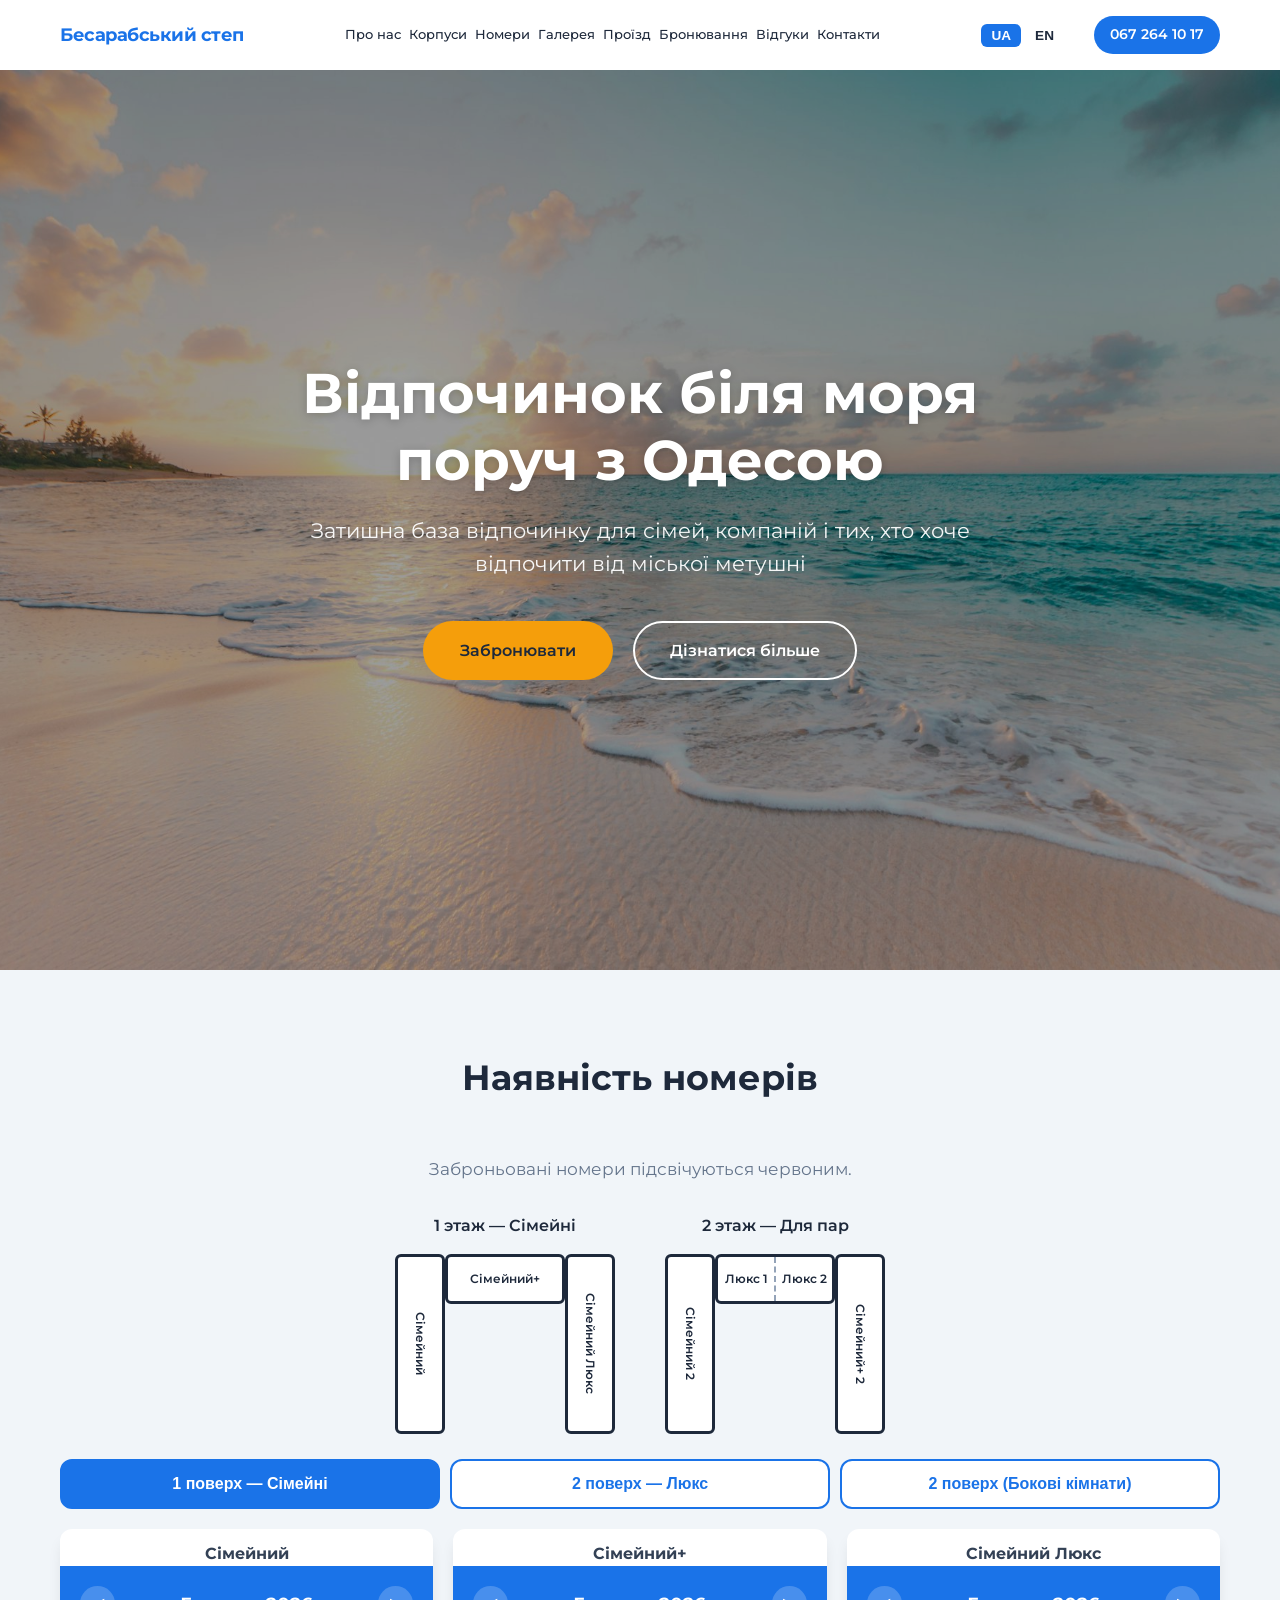
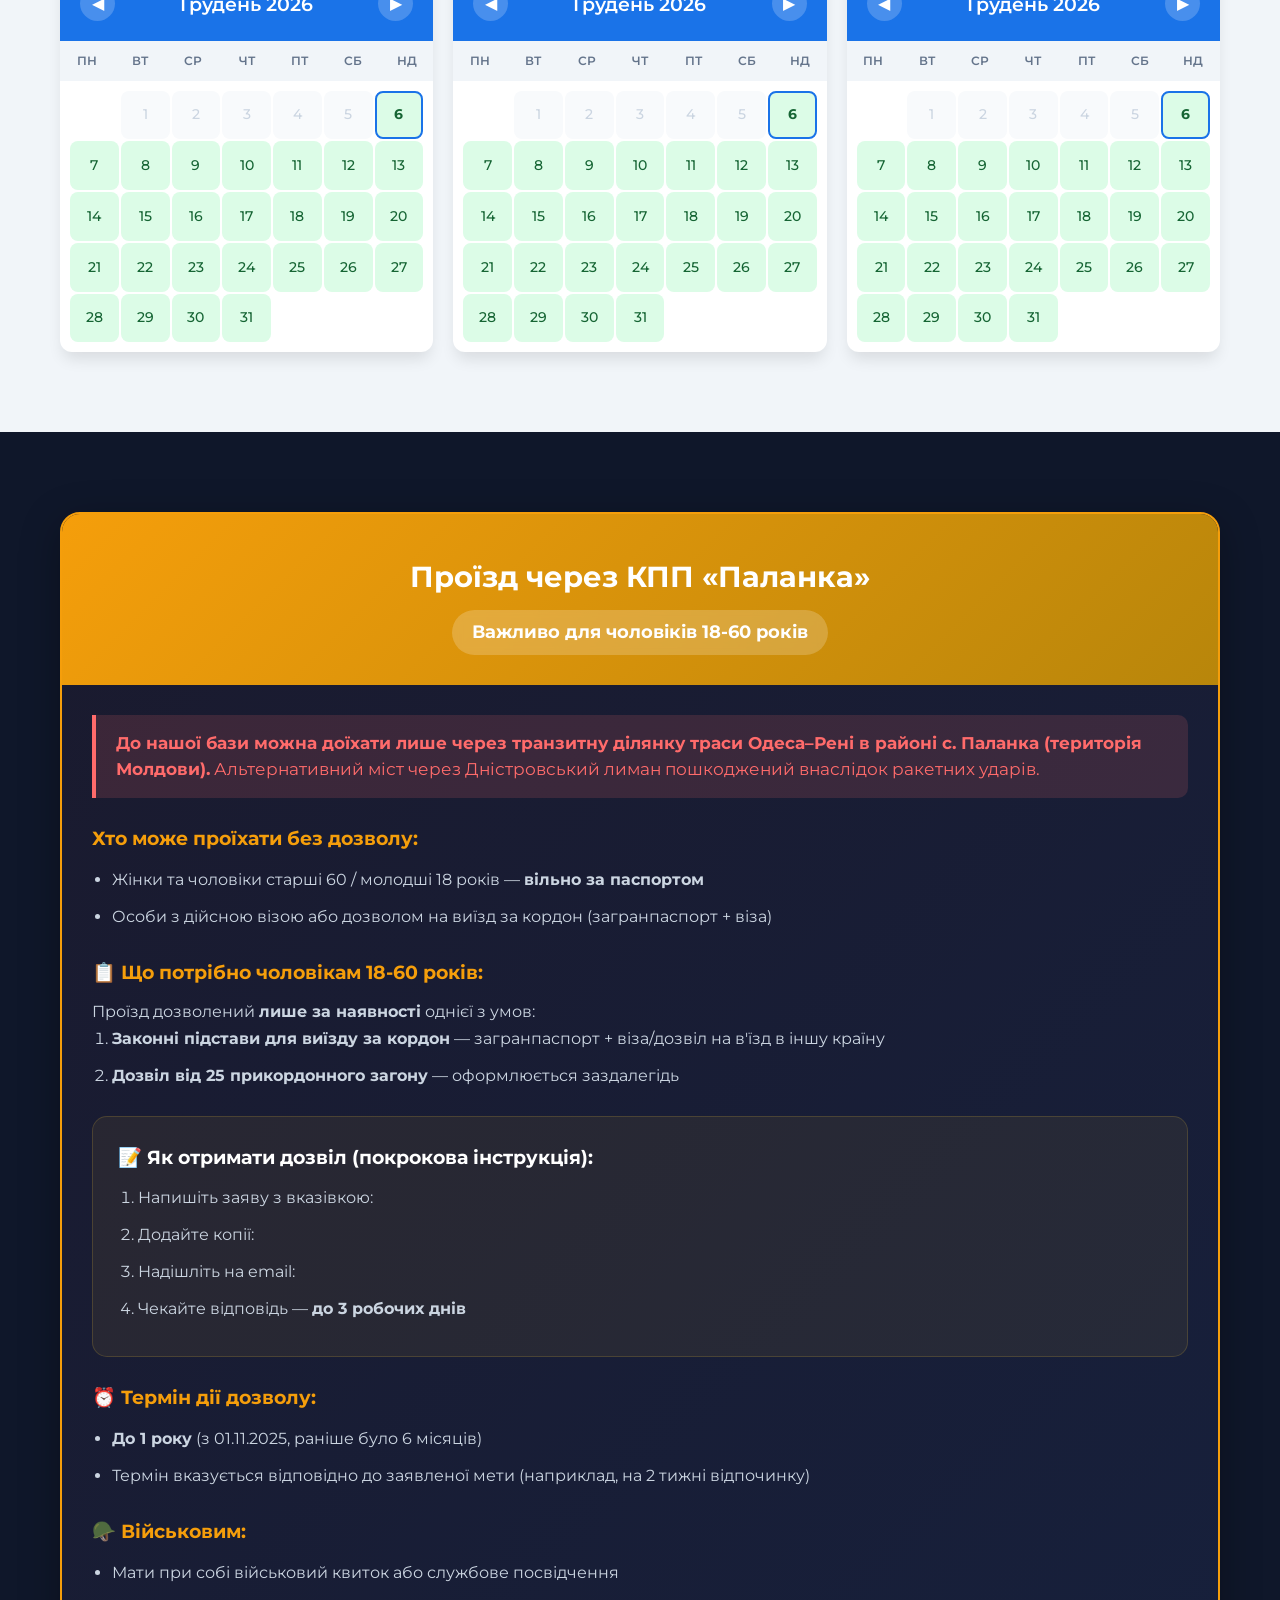
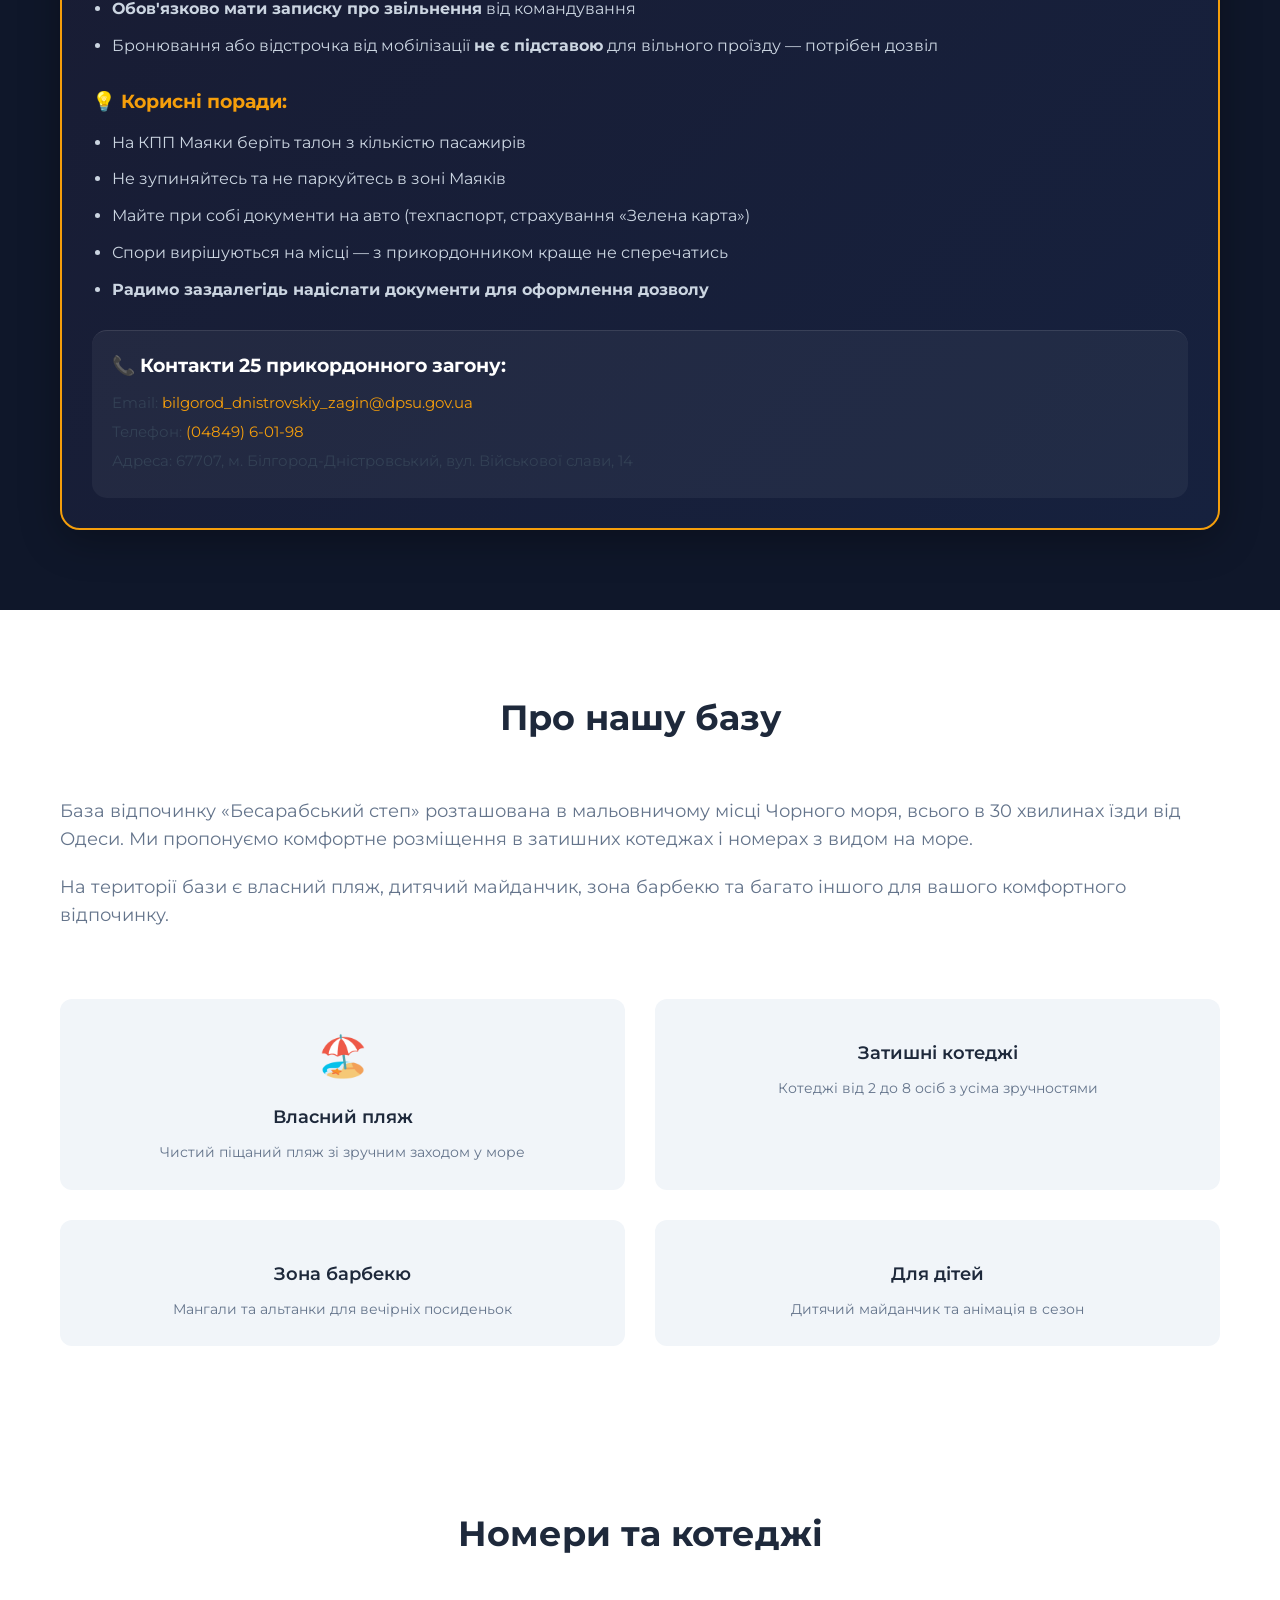
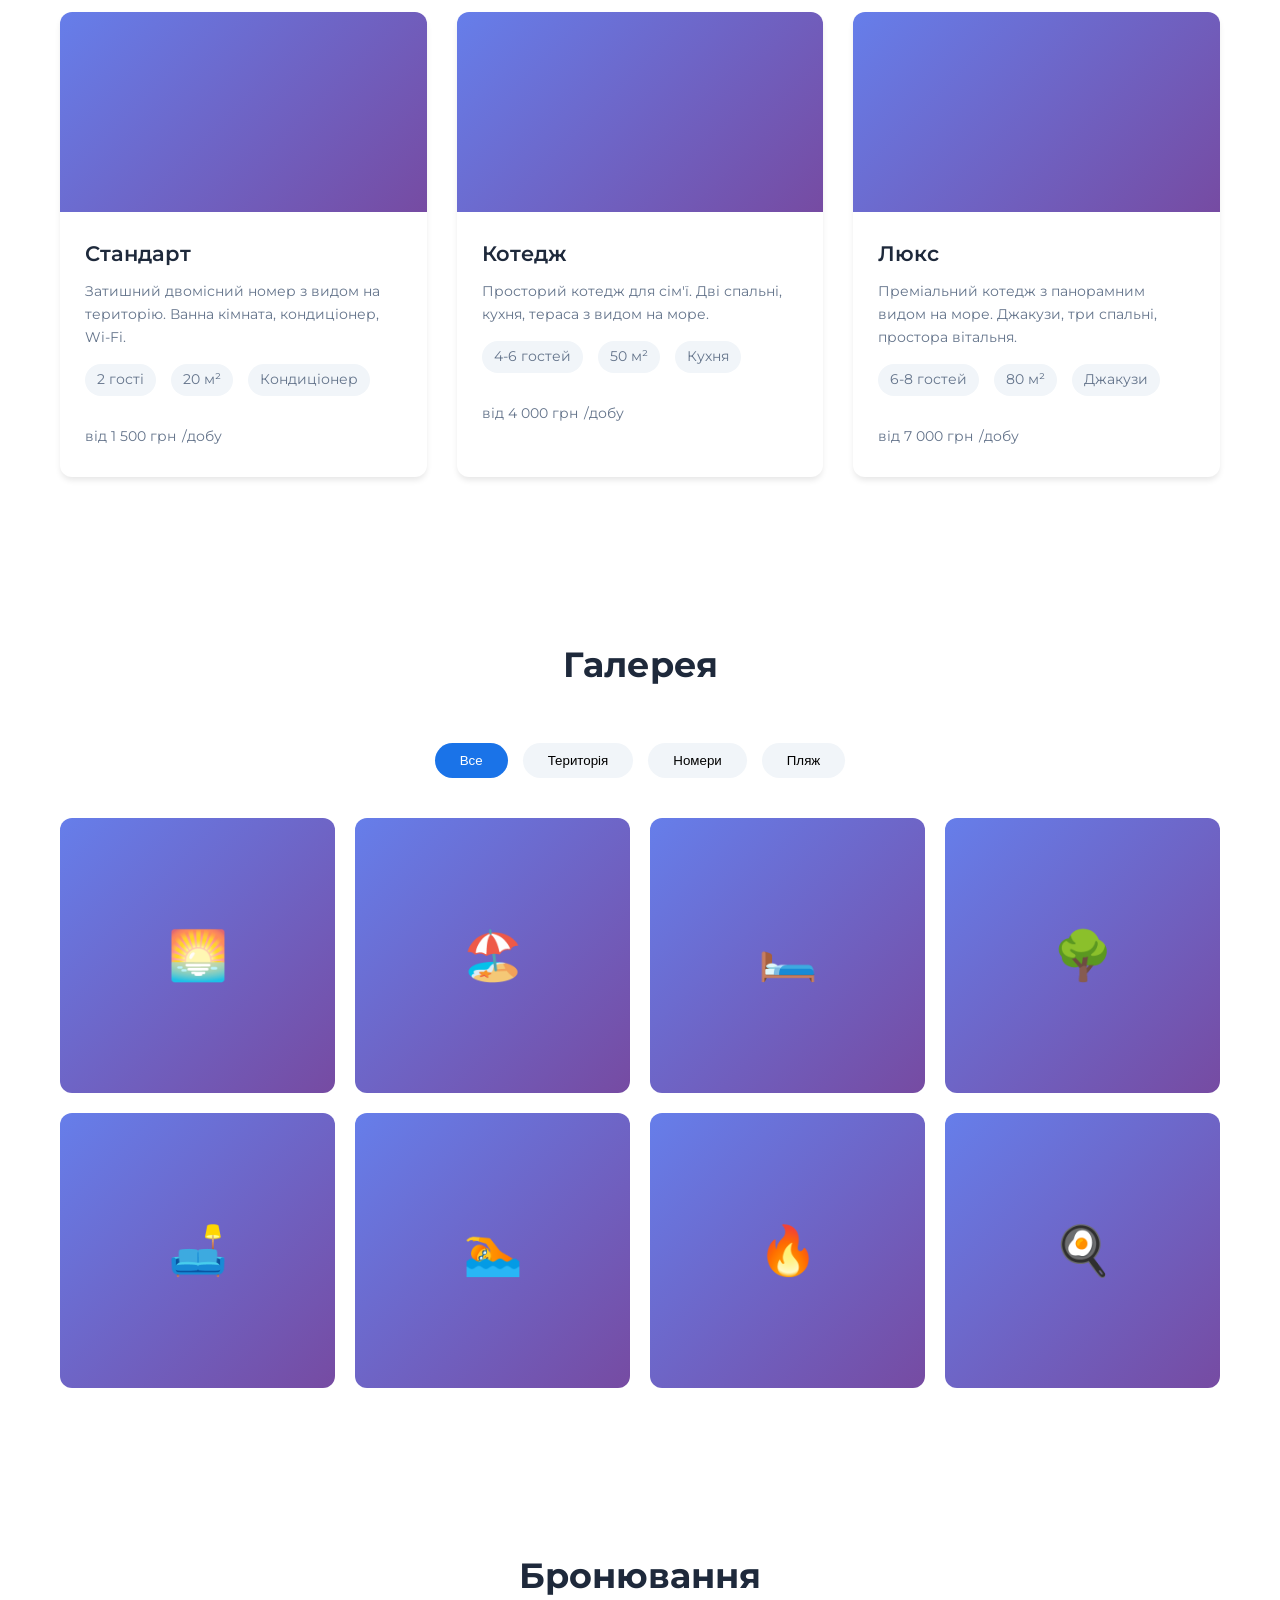
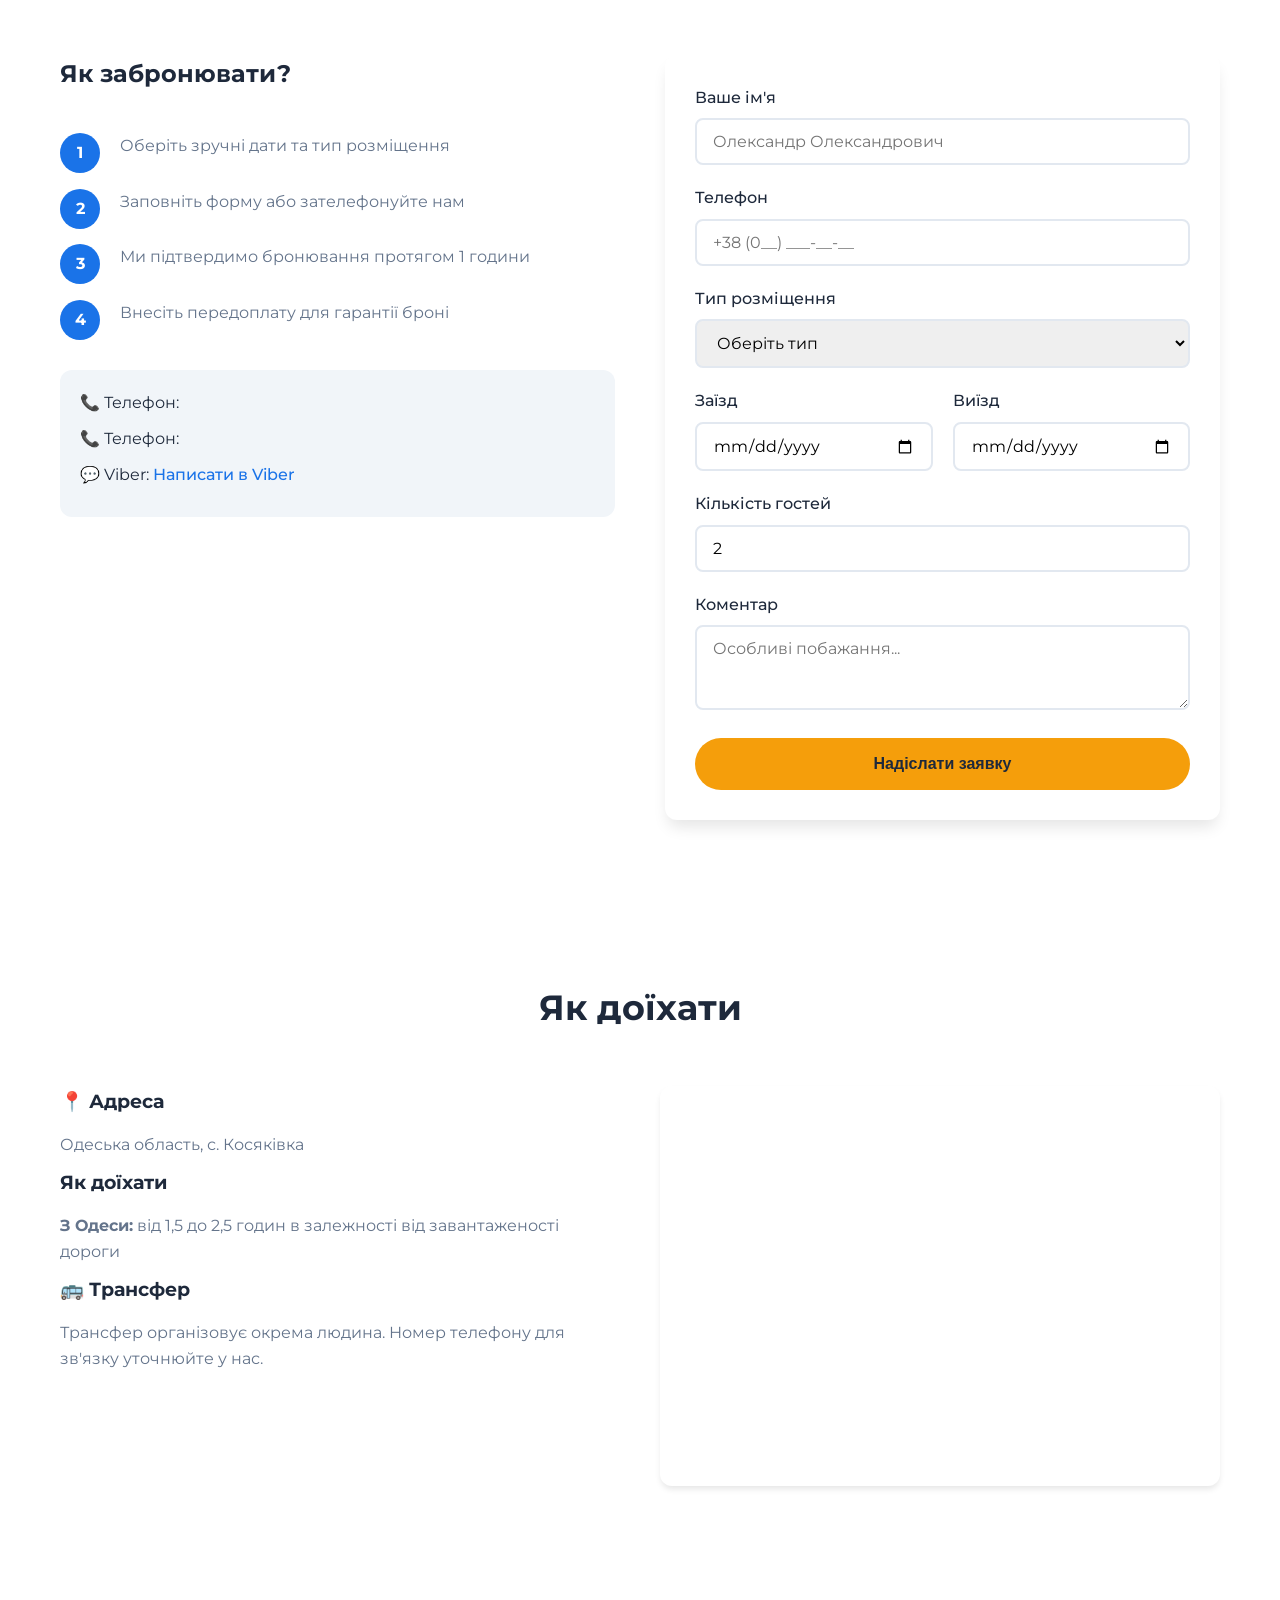
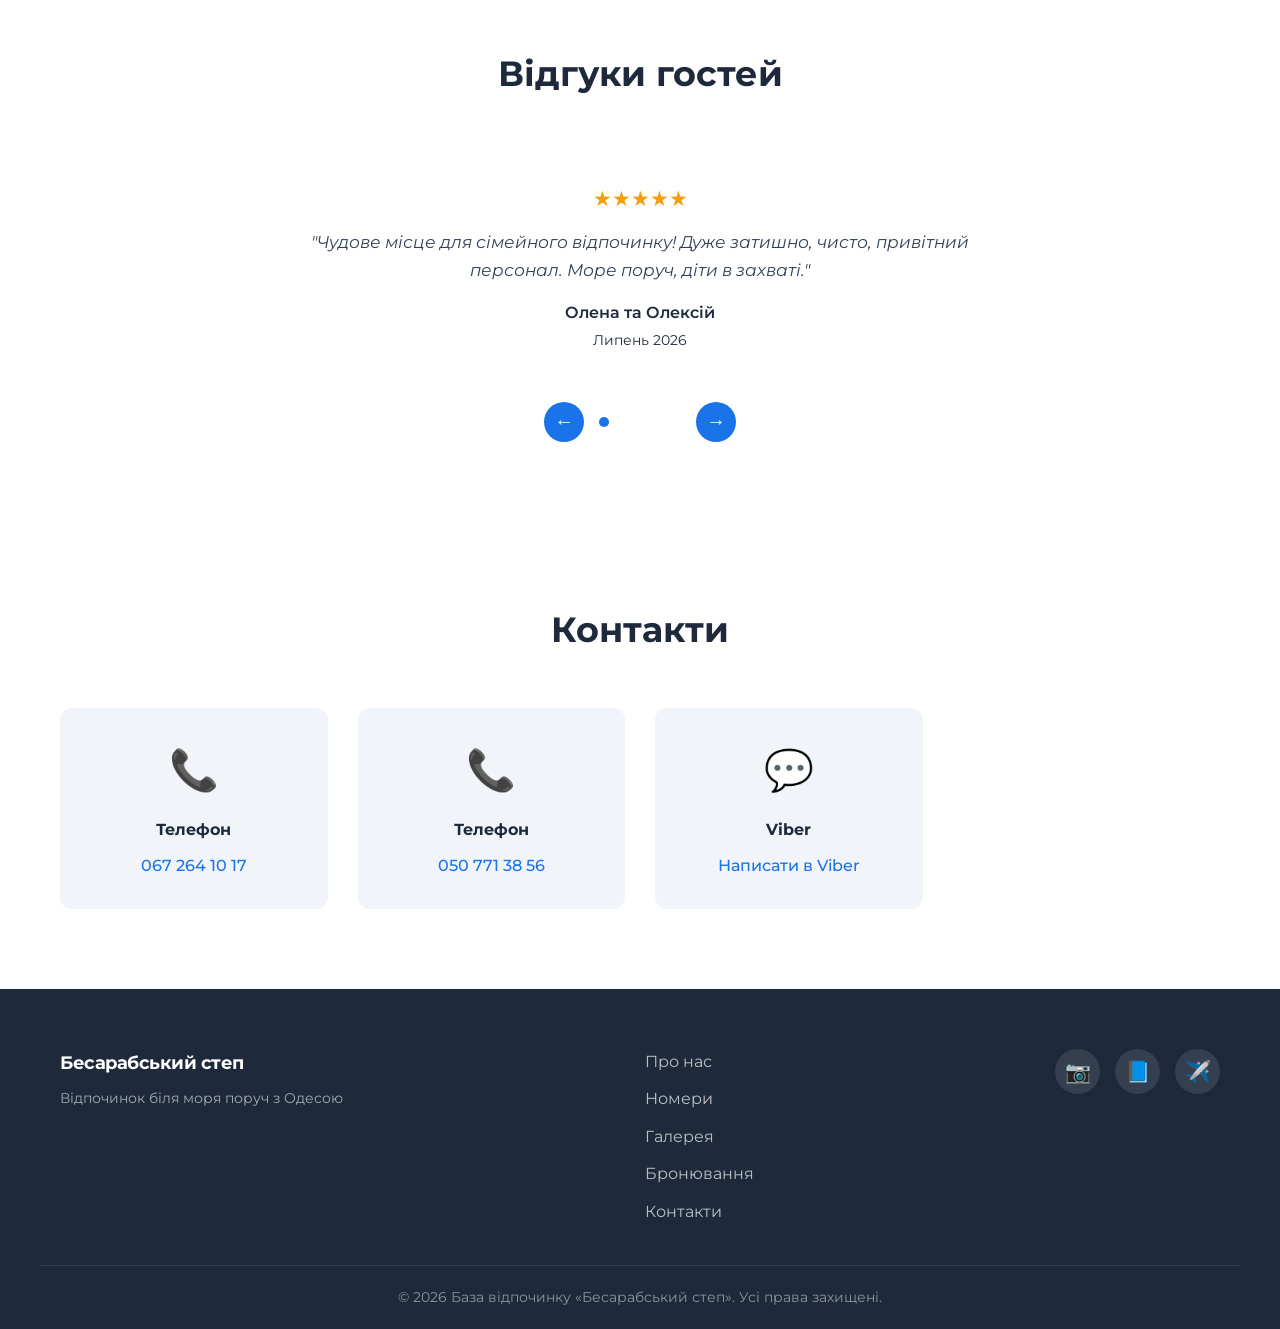
==== index.html @ 36d72a88 "feat: повний переклад UA/EN — всі секції, календарі, форма, кімнати, контрольні пункти, футер, модал" ====
<!DOCTYPE html>
<html lang="uk">
<head>
    <meta charset="UTF-8">
    <meta name="viewport" content="width=device-width, initial-scale=1.0">
    <title>База Відпочинку "Бесарабський степ" — Відпочинок біля моря поруч з Одесою</title>
    <meta name="description" content="База відпочинку Бесарабський степ — затишне місце для сімейного відпочинку біля Чорного моря поруч з Одесою. Котеджі, номери, пляж, анімація.">
    <link rel="stylesheet" href="css/style.css">
    <link rel="preconnect" href="https://fonts.googleapis.com">
    <link rel="preconnect" href="https://fonts.gstatic.com" crossorigin>
    <link href="https://fonts.googleapis.com/css2?family=Montserrat:wght@400;500;600;700&display=swap" rel="stylesheet">
</head>
<body>
    <header class="header" id="header">
        <div class="container header__inner">
            <a href="#" class="logo">
                    <span class="logo__icon"></span>
                <span class="logo__text" data-i18n="logo_text">Бесарабський степ</span>
            </a>
            <nav class="nav" id="nav">
                <a href="#about" class="nav__link" data-i18n="nav_about">Про нас</a>
                <a href="#layout" class="nav__link" data-i18n="nav_layout">Корпуси</a>
                <a href="#rooms" class="nav__link" data-i18n="nav_rooms">Номери</a>
                <a href="#gallery" class="nav__link" data-i18n="nav_gallery">Галерея</a>
                <a href="#checkpoint" class="nav__link" data-i18n="nav_checkpoint">Проїзд</a>
                <a href="#booking" class="nav__link" data-i18n="nav_booking">Бронювання</a>
                <a href="#reviews" class="nav__link" data-i18n="nav_reviews">Відгуки</a>
                <a href="#contacts" class="nav__link" data-i18n="nav_contacts">Контакти</a>
            </nav>
            <div class="lang-switcher">
                <button class="lang-btn active" data-lang="uk">UA</button>
                <button class="lang-btn" data-lang="en">EN</button>
            </div>
            <a href="tel:+380672641017" class="header__phone">067 264 10 17</a>
            <button class="burger" id="burger" aria-label="Меню">
                <span></span>
                <span></span>
                <span></span>
            </button>
        </div>
    </header>

    <main>
        <section class="hero" id="hero">
            <div class="hero__overlay"></div>
            <div class="container hero__content">
                <h1 class="hero__title" data-i18n="hero_title">Відпочинок біля моря<br>поруч з Одесою</h1>
                <p class="hero__subtitle" data-i18n="hero_subtitle">Затишна база відпочинку для сімей, компаній і тих, хто хоче відпочити від міської метушні</p>
                <div class="hero__buttons">
                    <a href="#booking" class="btn btn--primary" data-i18n="hero_btn_book">Забронювати</a>
                    <a href="#about" class="btn btn--outline" data-i18n="hero_btn_more">Дізнатися більше</a>
                </div>
            </div>
        </section>

        <section class="layout section" id="layout">
            <div class="container">
                <h2 class="section__title" data-i18n="layout_title">Наявність номерів</h2>
                <p class="layout__subtitle" data-i18n="layout_subtitle">Заброньовані номери підсвічуються червоним.</p>

                <div class="plan-floors">
                    <div class="plan-floor">
                        <h3 class="plan-floor__title" data-i18n="floor1_title">1 этаж — Сімейні</h3>
                        <div class="plan-p">
                            <div class="plan-p__left" data-room="family" id="plan1Left">
                                <span data-i18n="plan_family">Сімейний</span>
                            </div>
                            <div class="plan-p__top" data-room="family-plus" id="plan1Top">
                                <span data-i18n="plan_family_plus">Сімейний+</span>
                            </div>
                            <div class="plan-p__right" data-room="family-lux" id="plan1Right">
                                <span data-i18n="plan_family_lux">Сімейний Люкс</span>
                            </div>
                        </div>
                    </div>

                    <div class="plan-floor">
                        <h3 class="plan-floor__title" data-i18n="floor2_title">2 этаж — Для пар</h3>
                        <div class="plan-p">
                            <div class="plan-p__left" data-room="family-2" id="plan2Left">
                                <span data-i18n="plan_family_2">Сімейний 2</span>
                            </div>
                            <div class="plan-p__top plan-p__top--split">
                                <div class="plan-p__room" data-room="double-lux-1" id="plan2Top1">
                                    <span data-i18n="plan_lux_1">Люкс 1</span>
                                </div>
                                <div class="plan-p__room" data-room="double-lux-2" id="plan2Top2">
                                    <span data-i18n="plan_lux_2">Люкс 2</span>
                                </div>
                            </div>
                            <div class="plan-p__right" data-room="family-plus-2" id="plan2Right">
                                <span data-i18n="plan_family_plus_2">Сімейний+ 2</span>
                            </div>
                        </div>
                    </div>
                </div>

                <div class="floor-tabs">
                    <button class="floor-tab floor-tab--active" data-floor="1" data-i18n="floor_tab_1">1 поверх — Сімейні</button>
                    <button class="floor-tab" data-floor="2" data-i18n="floor_tab_2">2 поверх — Люкс</button>
                    <button class="floor-tab" data-floor="3" data-i18n="floor_tab_3">2 поверх (Бокові кімнати)</button>
                </div>

                <div class="floor-content" id="floor1">
                    <div class="calendars-row">
                        <div class="calendar">
                            <div class="calendar__type-name" data-i18n="cal_family">Сімейний</div>
                            <div class="calendar__header">
                                <button class="calendar__nav calendar__prev" id="calPrevFamily">&#9664;</button>
                                <h3 class="calendar__month" id="calMonthFamily"></h3>
                                <button class="calendar__nav calendar__next" id="calNextFamily">&#9654;</button>
                            </div>
                            <div class="calendar__weekdays">
                                <div data-i18n="wd_mon">Пн</div><div data-i18n="wd_tue">Вт</div><div data-i18n="wd_wed">Ср</div><div data-i18n="wd_thu">Чт</div><div data-i18n="wd_fri">Пт</div><div data-i18n="wd_sat">Сб</div><div data-i18n="wd_sun">Нд</div>
                            </div>
                            <div class="calendar__days" id="calDaysFamily"></div>
                        </div>

                        <div class="calendar">
                            <div class="calendar__type-name" data-i18n="cal_family_plus">Сімейний+</div>
                            <div class="calendar__header">
                                <button class="calendar__nav calendar__prev" id="calPrevFamilyPlus">&#9664;</button>
                                <h3 class="calendar__month" id="calMonthFamilyPlus"></h3>
                                <button class="calendar__nav calendar__next" id="calNextFamilyPlus">&#9654;</button>
                            </div>
                            <div class="calendar__weekdays">
                                <div data-i18n="wd_mon">Пн</div><div data-i18n="wd_tue">Вт</div><div data-i18n="wd_wed">Ср</div><div data-i18n="wd_thu">Чт</div><div data-i18n="wd_fri">Пт</div><div data-i18n="wd_sat">Сб</div><div data-i18n="wd_sun">Нд</div>
                            </div>
                            <div class="calendar__days" id="calDaysFamilyPlus"></div>
                        </div>

                        <div class="calendar">
                            <div class="calendar__type-name" data-i18n="cal_family_lux">Сімейний Люкс</div>
                            <div class="calendar__header">
                                <button class="calendar__nav calendar__prev" id="calPrevFamilyLux">&#9664;</button>
                                <h3 class="calendar__month" id="calMonthFamilyLux"></h3>
                                <button class="calendar__nav calendar__next" id="calNextFamilyLux">&#9654;</button>
                            </div>
                            <div class="calendar__weekdays">
                                <div data-i18n="wd_mon">Пн</div><div data-i18n="wd_tue">Вт</div><div data-i18n="wd_wed">Ср</div><div data-i18n="wd_thu">Чт</div><div data-i18n="wd_fri">Пт</div><div data-i18n="wd_sat">Сб</div><div data-i18n="wd_sun">Нд</div>
                            </div>
                            <div class="calendar__days" id="calDaysFamilyLux"></div>
                        </div>
                    </div>
                </div>

                <div class="floor-content" id="floor2" style="display:none;">
                    <div class="calendars-row">
                        <div class="calendar">
                            <div class="calendar__type-name" data-i18n="cal_lux_1">Люкс 1</div>
                            <div class="calendar__header">
                                <button class="calendar__nav calendar__prev" id="calPrevDoubleLux1">&#9664;</button>
                                <h3 class="calendar__month" id="calMonthDoubleLux1"></h3>
                                <button class="calendar__nav calendar__next" id="calNextDoubleLux1">&#9654;</button>
                            </div>
                            <div class="calendar__weekdays">
                                <div data-i18n="wd_mon">Пн</div><div data-i18n="wd_tue">Вт</div><div data-i18n="wd_wed">Ср</div><div data-i18n="wd_thu">Чт</div><div data-i18n="wd_fri">Пт</div><div data-i18n="wd_sat">Сб</div><div data-i18n="wd_sun">Нд</div>
                            </div>
                            <div class="calendar__days" id="calDaysDoubleLux1"></div>
                        </div>

                        <div class="calendar">
                            <div class="calendar__type-name" data-i18n="cal_lux_2">Люкс 2</div>
                            <div class="calendar__header">
                                <button class="calendar__nav calendar__prev" id="calPrevDoubleLux2">&#9664;</button>
                                <h3 class="calendar__month" id="calMonthDoubleLux2"></h3>
                                <button class="calendar__nav calendar__next" id="calNextDoubleLux2">&#9654;</button>
                            </div>
                            <div class="calendar__weekdays">
                                <div data-i18n="wd_mon">Пн</div><div data-i18n="wd_tue">Вт</div><div data-i18n="wd_wed">Ср</div><div data-i18n="wd_thu">Чт</div><div data-i18n="wd_fri">Пт</div><div data-i18n="wd_sat">Сб</div><div data-i18n="wd_sun">Нд</div>
                            </div>
                            <div class="calendar__days" id="calDaysDoubleLux2"></div>
                        </div>
                    </div>
                </div>

                <div class="floor-content" id="floor3" style="display:none;">
                    <div class="calendars-row">
                        <div class="calendar">
                            <div class="calendar__type-name" data-i18n="cal_family_2">Сімейний 2</div>
                            <div class="calendar__header">
                                <button class="calendar__nav calendar__prev" id="calPrevFamily2">&#9664;</button>
                                <h3 class="calendar__month" id="calMonthFamily2"></h3>
                                <button class="calendar__nav calendar__next" id="calNextFamily2">&#9654;</button>
                            </div>
                            <div class="calendar__weekdays">
                                <div data-i18n="wd_mon">Пн</div><div data-i18n="wd_tue">Вт</div><div data-i18n="wd_wed">Ср</div><div data-i18n="wd_thu">Чт</div><div data-i18n="wd_fri">Пт</div><div data-i18n="wd_sat">Сб</div><div data-i18n="wd_sun">Нд</div>
                            </div>
                            <div class="calendar__days" id="calDaysFamily2"></div>
                        </div>

                        <div class="calendar">
                            <div class="calendar__type-name" data-i18n="cal_family_plus_2">Сімейний+ 2</div>
                            <div class="calendar__header">
                                <button class="calendar__nav calendar__prev" id="calPrevFamilyPlus2">&#9664;</button>
                                <h3 class="calendar__month" id="calMonthFamilyPlus2"></h3>
                                <button class="calendar__nav calendar__next" id="calNextFamilyPlus2">&#9654;</button>
                            </div>
                            <div class="calendar__weekdays">
                                <div data-i18n="wd_mon">Пн</div><div data-i18n="wd_tue">Вт</div><div data-i18n="wd_wed">Ср</div><div data-i18n="wd_thu">Чт</div><div data-i18n="wd_fri">Пт</div><div data-i18n="wd_sat">Сб</div><div data-i18n="wd_sun">Нд</div>
                            </div>
                            <div class="calendar__days" id="calDaysFamilyPlus2"></div>
                        </div>
                    </div>
                </div>

            </div>
        </section>

        <section class="checkpoint section" id="checkpoint">
            <div class="container">
                <div class="checkpoint__card">
                    <div class="checkpoint__header">
                        <span class="checkpoint__icon"></span>
                        <h2 class="checkpoint__title" data-i18n="checkpoint_heading">Проїзд через КПП «Паланка»</h2>
                        <span class="checkpoint__warning" data-i18n="checkpoint_warning">Важливо для чоловіків 18-60 років</span>
                    </div>
                    <div class="checkpoint__body">
                        <div class="checkpoint__alert" data-i18n="checkpoint_alert">
                            <strong>До нашої бази можна доїхати лише через транзитну ділянку траси Одеса–Рені в районі с. Паланка (територія Молдови).</strong> Альтернативний міст через Дністровський лиман пошкоджений внаслідок ракетних ударів.
                        </div>

                        <div class="checkpoint__section">
                            <h3 data-i18n="checkpoint_who_title">Хто може проїхати без дозволу:</h3>
                            <ul>
                                <li data-i18n="checkpoint_who_1">Жінки та чоловіки старші 60 / молодші 18 років — <strong>вільно за паспортом</strong></li>
                                <li data-i18n="checkpoint_who_2">Особи з дійсною візою або дозволом на виїзд за кордон (загранпаспорт + віза)</li>
                            </ul>
                        </div>

                        <div class="checkpoint__section">
                            <h3 data-i18n="checkpoint_men_title">📋 Що потрібно чоловікам 18-60 років:</h3>
                            <p data-i18n="checkpoint_men_text">Проїзд дозволений <strong>лише за наявності</strong> однієї з умов:</p>
                            <ol>
                                <li data-i18n="checkpoint_men_1"><strong>Законні підстави для виїзду за кордон</strong> — загранпаспорт + віза/дозвіл на в'їзд в іншу країну</li>
                                <li data-i18n="checkpoint_men_2"><strong>Дозвіл від 25 прикордонного загону</strong> — оформлюється заздалегідь</li>
                            </ol>
                        </div>

                        <div class="checkpoint__section checkpoint__section--highlight">
                            <h3 data-i18n="checkpoint_how_title">📝 Як отримати дозвіл (покрокова інструкція):</h3>
                            <ol>
                                <li data-i18n="checkpoint_how_1">Напишіть заяву з вказівкою:
                                    <ul>
                                        <li data-i18n="checkpoint_how_1a">ПІБ, дата народження</li>
                                        <li data-i18n="checkpoint_how_1b">Мета поїздки (відпочинок, база відпочинку «Бесарабський степ»)</li>
                                        <li data-i18n="checkpoint_how_1c">Бажані дати проїзду</li>
                                    </ul>
                                </li>
                                <li data-i18n="checkpoint_how_2">Додайте копії:
                                    <ul>
                                        <li data-i18n="checkpoint_how_2a">Паспорта громадянина України (1-2 сторінки)</li>
                                        <li data-i18n="checkpoint_how_2b">Військово-облікових документів (для військовозобов'язаних)</li>
                                        <li data-i18n="checkpoint_how_2c">Документів, що підтверджують мету (бронювання житла, путівка)</li>
                                    </ul>
                                </li>
                                <li data-i18n="checkpoint_how_3">Надішліть на email: <a href="mailto:bilgorod_dnistrovskiy_zagin@dpsu.gov.ua">bilgorod_dnistrovskiy_zagin@dpsu.gov.ua</a></li>
                                <li data-i18n="checkpoint_how_4">Чекайте відповідь — <strong>до 3 робочих днів</strong></li>
                            </ol>
                        </div>

                        <div class="checkpoint__section">
                            <h3 data-i18n="checkpoint_valid_title">⏰ Термін дії дозволу:</h3>
                            <ul>
                                <li data-i18n="checkpoint_valid_1"><strong>До 1 року</strong> (з 01.11.2025, раніше було 6 місяців)</li>
                                <li data-i18n="checkpoint_valid_2">Термін вказується відповідно до заявленої мети (наприклад, на 2 тижні відпочинку)</li>
                            </ul>
                        </div>

                        <div class="checkpoint__section">
                            <h3 data-i18n="checkpoint_army_title">🪖 Військовим:</h3>
                            <ul>
                                <li data-i18n="checkpoint_army_1">Мати при собі військовий квиток або службове посвідчення</li>
                                <li data-i18n="checkpoint_army_2"><strong>Обов'язково мати записку про звільнення</strong> від командування</li>
                                <li data-i18n="checkpoint_army_3">Бронювання або відстрочка від мобілізації <strong>не є підставою</strong> для вільного проїзду — потрібен дозвіл</li>
                            </ul>
                        </div>

                        <div class="checkpoint__section">
                            <h3 data-i18n="checkpoint_tips_title">💡 Корисні поради:</h3>
                            <ul>
                                <li data-i18n="checkpoint_tips_1">На КПП Маяки беріть талон з кількістю пасажирів</li>
                                <li data-i18n="checkpoint_tips_2">Не зупиняйтесь та не паркуйтесь в зоні Маяків</li>
                                <li data-i18n="checkpoint_tips_3">Майте при собі документи на авто (техпаспорт, страхування «Зелена карта»)</li>
                                <li data-i18n="checkpoint_tips_4">Спори вирішуються на місці — з прикордонником краще не сперечатись</li>
                                <li data-i18n="checkpoint_tips_5"><strong>Радимо заздалегідь надіслати документи для оформлення дозволу</strong></li>
                            </ul>
                        </div>

                        <div class="checkpoint__contacts">
                            <h3 data-i18n="checkpoint_contacts_title">📞 Контакти 25 прикордонного загону:</h3>
                            <p><span data-i18n="checkpoint_contacts_email">Email:</span> <a href="mailto:bilgorod_dnistrovskiy_zagin@dpsu.gov.ua">bilgorod_dnistrovskiy_zagin@dpsu.gov.ua</a></p>
                            <p><span data-i18n="checkpoint_contacts_phone">Телефон:</span> <a href="tel:+380484960198">(04849) 6-01-98</a></p>
                            <p><span data-i18n="checkpoint_contacts_address">Адреса:</span> 67707, м. Білгород-Дністровський, вул. Військової слави, 14</p>
                        </div>
                    </div>
                </div>
            </div>
        </section>

        <section class="about section" id="about">
            <div class="container">
                <h2 class="section__title" data-i18n="about_title">Про нашу базу</h2>
                <div class="about__grid">
                    <div class="about__text">
                        <p data-i18n="about_p1">База відпочинку «Бесарабський степ» розташована в мальовничому місці Чорного моря, всього в 30 хвилинах їзди від Одеси. Ми пропонуємо комфортне розміщення в затишних котеджах і номерах з видом на море.</p>
                        <p data-i18n="about_p2">На території бази є власний пляж, дитячий майданчик, зона барбекю та багато іншого для вашого комфортного відпочинку.</p>
                    </div>
                    <div class="about__features">
                        <div class="feature">
                            <div class="feature__icon">🏖️</div>
                            <h3 class="feature__title" data-i18n="feature1_title">Власний пляж</h3>
                            <p class="feature__text" data-i18n="feature1_text">Чистий піщаний пляж зі зручним заходом у море</p>
                        </div>
                        <div class="feature">
                            <div class="feature__icon"></div>
                            <h3 class="feature__title" data-i18n="feature2_title">Затишні котеджі</h3>
                            <p class="feature__text" data-i18n="feature2_text">Котеджі від 2 до 8 осіб з усіма зручностями</p>
                        </div>
                        <div class="feature">
                            <div class="feature__icon"></div>
                            <h3 class="feature__title" data-i18n="feature3_title">Зона барбекю</h3>
                            <p class="feature__text" data-i18n="feature3_text">Мангали та альтанки для вечірніх посиденьок</p>
                        </div>
                        <div class="feature">
                            <div class="feature__icon"></div>
                            <h3 class="feature__title" data-i18n="feature4_title">Для дітей</h3>
                            <p class="feature__text" data-i18n="feature4_text">Дитячий майданчик та анімація в сезон</p>
                        </div>
                    </div>
                </div>
            </div>
        </section>

        <section class="rooms section" id="rooms">
            <div class="container">
                <h2 class="section__title" data-i18n="rooms_title">Номери та котеджі</h2>
                <div class="rooms__grid">
                    <div class="room-card">
                        <div class="room-card__image">
                            <div class="room-card__placeholder"></div>
                        </div>
                        <div class="room-card__content">
                            <h3 class="room-card__title" data-i18n="room_standard_title">Стандарт</h3>
                            <p class="room-card__description" data-i18n="room_standard_desc">Затишний двомісний номер з видом на територію. Ванна кімната, кондиціонер, Wi-Fi.</p>
                            <ul class="room-card__features">
                                <li data-i18n="room_standard_guests">2 гості</li>
                                <li data-i18n="room_standard_area">20 м²</li>
                                <li data-i18n="room_standard_ac">Кондиціонер</li>
                            </ul>
                            <div class="room-card__price"><span data-i18n="room_standard_price">від 1 500 грн</span> <span data-i18n="per_day">/добу</span></div>
                        </div>
                    </div>
                    <div class="room-card">
                        <div class="room-card__image">
                            <div class="room-card__placeholder"></div>
                        </div>
                        <div class="room-card__content">
                            <h3 class="room-card__title" data-i18n="room_cottage_title">Котедж</h3>
                            <p class="room-card__description" data-i18n="room_cottage_desc">Просторий котедж для сім'ї. Дві спальні, кухня, тераса з видом на море.</p>
                            <ul class="room-card__features">
                                <li data-i18n="room_cottage_guests">4-6 гостей</li>
                                <li data-i18n="room_cottage_area">50 м²</li>
                                <li data-i18n="room_cottage_kitchen">Кухня</li>
                            </ul>
                            <div class="room-card__price"><span data-i18n="room_cottage_price">від 4 000 грн</span> <span data-i18n="per_day">/добу</span></div>
                        </div>
                    </div>
                    <div class="room-card">
                        <div class="room-card__image">
                            <div class="room-card__placeholder"></div>
                        </div>
                        <div class="room-card__content">
                            <h3 class="room-card__title" data-i18n="room_lux_title">Люкс</h3>
                            <p class="room-card__description" data-i18n="room_lux_desc">Преміальний котедж з панорамним видом на море. Джакузи, три спальні, простора вітальня.</p>
                            <ul class="room-card__features">
                                <li data-i18n="room_lux_guests">6-8 гостей</li>
                                <li data-i18n="room_lux_area">80 м²</li>
                                <li data-i18n="room_lux_jacuzzi">Джакузи</li>
                            </ul>
                            <div class="room-card__price"><span data-i18n="room_lux_price">від 7 000 грн</span> <span data-i18n="per_day">/добу</span></div>
                        </div>
                    </div>
                </div>
            </div>
        </section>

        <section class="gallery section" id="gallery">
            <div class="container">
                <h2 class="section__title" data-i18n="gallery_title">Галерея</h2>
                <div class="gallery__filters">
                    <button class="gallery__filter active" data-filter="all" data-i18n="gallery_all">Все</button>
                    <button class="gallery__filter" data-filter="territory" data-i18n="gallery_territory">Територія</button>
                    <button class="gallery__filter" data-filter="rooms" data-i18n="gallery_rooms">Номери</button>
                    <button class="gallery__filter" data-filter="beach" data-i18n="gallery_beach">Пляж</button>
                </div>
                <div class="gallery__grid" id="galleryGrid">
                    <div class="gallery__item" data-category="territory">
                        <div class="gallery__placeholder">🌅</div>
                        <div class="gallery__caption" data-i18n="gallery_cap_1">Територія бази</div>
                    </div>
                    <div class="gallery__item" data-category="beach">
                        <div class="gallery__placeholder">🏖️</div>
                        <div class="gallery__caption" data-i18n="gallery_cap_2">Наш пляж</div>
                    </div>
                    <div class="gallery__item" data-category="rooms">
                        <div class="gallery__placeholder">🛏️</div>
                        <div class="gallery__caption" data-i18n="gallery_cap_3">Номер Стандарт</div>
                    </div>
                    <div class="gallery__item" data-category="territory">
                        <div class="gallery__placeholder">🌳</div>
                        <div class="gallery__caption" data-i18n="gallery_cap_4">Зелена зона</div>
                    </div>
                    <div class="gallery__item" data-category="rooms">
                        <div class="gallery__placeholder">🛋️</div>
                        <div class="gallery__caption" data-i18n="gallery_cap_5">Котедж — вітальня</div>
                    </div>
                    <div class="gallery__item" data-category="beach">
                        <div class="gallery__placeholder">🏊</div>
                        <div class="gallery__caption" data-i18n="gallery_cap_6">Море</div>
                    </div>
                    <div class="gallery__item" data-category="territory">
                        <div class="gallery__placeholder">🔥</div>
                        <div class="gallery__caption" data-i18n="gallery_cap_7">Зона барбекю</div>
                    </div>
                    <div class="gallery__item" data-category="rooms">
                        <div class="gallery__placeholder">🍳</div>
                        <div class="gallery__caption" data-i18n="gallery_cap_8">Кухня в котеджі</div>
                    </div>
                </div>
            </div>
        </section>

        <section class="booking section" id="booking">
            <div class="container">
                <h2 class="section__title" data-i18n="booking_title">Бронювання</h2>
                <div class="booking__wrapper">
                    <div class="booking__info">
                        <h3 data-i18n="booking_how_title">Як забронювати?</h3>
                        <ol class="booking__steps">
                            <li data-i18n="booking_step_1">Оберіть зручні дати та тип розміщення</li>
                            <li data-i18n="booking_step_2">Заповніть форму або зателефонуйте нам</li>
                            <li data-i18n="booking_step_3">Ми підтвердимо бронювання протягом 1 години</li>
                            <li data-i18n="booking_step_4">Внесіть передоплату для гарантії броні</li>
                        </ol>
                        <div class="booking__contacts">
                            <p data-i18n="booking_phone_1">📞 Телефон: <a href="tel:+380672641017">067 264 10 17</a></p>
                            <p data-i18n="booking_phone_2">📞 Телефон: <a href="tel:+380507713856">050 771 38 56</a></p>
                            <p>💬 <span data-i18n="booking_viber_label">Viber:</span> <a href="viber://chat?number=%2B380672641017" data-i18n="booking_viber_link">Написати в Viber</a></p>
                        </div>
                    </div>
                    <form class="booking__form" id="bookingForm">
                        <div class="form__group">
                            <label for="name" data-i18n="booking_form_name">Ваше ім'я</label>
                            <input type="text" id="name" name="name" required data-i18n-placeholder="booking_form_name_ph" placeholder="Олександр Олександрович">
                        </div>
                        <div class="form__group">
                            <label for="phone" data-i18n="booking_form_phone">Телефон</label>
                            <input type="tel" id="phone" name="phone" required placeholder="+38 (0__) ___-__-__">
                        </div>
                        <div class="form__group">
                            <label for="roomType" data-i18n="booking_form_type">Тип розміщення</label>
                            <select id="roomType" name="roomType" required>
                                <option value="" data-i18n="booking_form_type_def">Оберіть тип</option>
                                <optgroup data-i18n="booking_form_grp1" label="1 поверх — Сімейні">
                                    <option value="family" data-i18n="booking_form_opt1">Сімейний — від 1 500 грн</option>
                                    <option value="family-plus" data-i18n="booking_form_opt2">Сімейний+ — від 2 000 грн</option>
                                    <option value="family-lux" data-i18n="booking_form_opt3">Сімейний Люкс — від 3 000 грн</option>
                                </optgroup>
                                <optgroup data-i18n="booking_form_grp2" label="2 поверх — Сімейні">
                                    <option value="family-2" data-i18n="booking_form_opt4">Сімейний 2 — від 1 500 грн</option>
                                    <option value="family-plus-2" data-i18n="booking_form_opt5">Сімейний+ 2 — від 2 000 грн</option>
                                </optgroup>
                                <optgroup data-i18n="booking_form_grp3" label="2 поверх — Люкс (2 кімнати)">
                                    <option value="double-lux-1" data-i18n="booking_form_opt6">Люкс 1 — від 2 500 грн</option>
                                    <option value="double-lux-2" data-i18n="booking_form_opt7">Люкс 2 — від 2 500 грн</option>
                                </optgroup>
                            </select>
                        </div>
                        <div class="form__row">
                            <div class="form__group">
                                <label for="dateIn" data-i18n="booking_form_checkin">Заїзд</label>
                                <input type="date" id="dateIn" name="dateIn" required>
                            </div>
                            <div class="form__group">
                                <label for="dateOut" data-i18n="booking_form_checkout">Виїзд</label>
                                <input type="date" id="dateOut" name="dateOut" required>
                            </div>
                        </div>
                        <div class="form__group">
                            <label for="guests" data-i18n="booking_form_guests">Кількість гостей</label>
                            <input type="number" id="guests" name="guests" min="1" max="10" value="2" required>
                        </div>
                        <div class="form__group">
                            <label for="comment" data-i18n="booking_form_comment">Коментар</label>
                            <textarea id="comment" name="comment" rows="3" data-i18n-placeholder="booking_form_comment_ph" placeholder="Особливі побажання..."></textarea>
                        </div>
                        <button type="submit" class="btn btn--primary btn--full" data-i18n="booking_form_submit">Надіслати заявку</button>
                    </form>
                </div>
            </div>
        </section>

        <section class="map section" id="map">
            <div class="container">
                <h2 class="section__title" data-i18n="checkpoint_title">Як доїхати</h2>
                <div class="map__wrapper">
                    <div class="map__info">
                        <div class="map__address">
                            <h3 data-i18n="map_address_title">📍 Адреса</h3>
                            <p data-i18n="map_address">Одеська область, с. Косяківка</p>
                        </div>
                        <div class="map__routes">
                            <h3 data-i18n="map_routes_title">Як доїхати</h3>
                            <p><strong data-i18n="map_from_odessa">З Одеси:</strong> <span data-i18n="map_from_odessa_text">від 1,5 до 2,5 годин в залежності від завантаженості дороги</span></p>
                        </div>
                        <div class="map__pickup">
                            <h3 data-i18n="map_transfer_title">🚌 Трансфер</h3>
                            <p data-i18n="map_transfer_text">Трансфер організовує окрема людина. Номер телефону для зв'язку уточнюйте у нас.</p>
                        </div>
                    </div>
                    <div class="map__iframe">
                        <iframe 
                            src="https://maps.google.com/maps?q=Бесарабський+степ,+Одеська+область&t=&z=15&ie=UTF8&iwloc=&output=embed" 
                            width="100%" 
                            height="400" 
                            style="border:0;" 
                            allowfullscreen="" 
                            loading="lazy" 
                            referrerpolicy="no-referrer-when-downgrade">
                        </iframe>
                    </div>
                </div>
            </div>
        </section>

        <section class="reviews section" id="reviews">
            <div class="container">
                <h2 class="section__title" data-i18n="reviews_title">Відгуки гостей</h2>
                <div class="reviews__slider" id="reviewsSlider">
                    <div class="reviews__track" id="reviewsTrack"></div>
                    <div class="reviews__nav">
                        <button class="reviews__arrow reviews__arrow--prev" id="reviewsPrev">&#8592;</button>
                        <div class="reviews__dots" id="reviewsDots"></div>
                        <button class="reviews__arrow reviews__arrow--next" id="reviewsNext">&#8594;</button>
                    </div>
                </div>
            </div>
        </section>

        <section class="contacts section" id="contacts">
            <div class="container">
                <h2 class="section__title" data-i18n="contacts_title">Контакти</h2>
                <div class="contacts__grid">
                    <div class="contact-card">
                        <div class="contact-card__icon">📞</div>
                        <h3 class="contact-card__title" data-i18n="contact_phone">Телефон</h3>
                        <a href="tel:+380672641017" class="contact-card__value">067 264 10 17</a>
                    </div>
                    <div class="contact-card">
                        <div class="contact-card__icon">📞</div>
                        <h3 class="contact-card__title" data-i18n="contact_phone">Телефон</h3>
                        <a href="tel:+380507713856" class="contact-card__value">050 771 38 56</a>
                    </div>
                    <div class="contact-card">
                        <div class="contact-card__icon">💬</div>
                        <h3 class="contact-card__title" data-i18n="contact_viber">Viber</h3>
                        <a href="viber://chat?number=%2B380672641017" class="contact-card__value" data-i18n="contact_viber_link">Написати в Viber</a>
                    </div>
                </div>
            </div>
        </section>
    </main>

    <footer class="footer">
        <div class="container footer__inner">
            <div class="footer__brand">
                <a href="#" class="logo">
                <span class="logo__icon"></span>
                    <span class="logo__text" data-i18n="logo_text">Бесарабський степ</span>
                </a>
                <p class="footer__tagline" data-i18n="footer_tagline">Відпочинок біля моря поруч з Одесою</p>
            </div>
            <div class="footer__nav">
                <a href="#about" data-i18n="nav_about">Про нас</a>
                <a href="#rooms" data-i18n="nav_rooms">Номери</a>
                <a href="#gallery" data-i18n="nav_gallery">Галерея</a>
                <a href="#booking" data-i18n="nav_booking">Бронювання</a>
                <a href="#contacts" data-i18n="nav_contacts">Контакти</a>
            </div>
            <div class="footer__social">
                <a href="#" class="footer__social-link" aria-label="Instagram">📷</a>
                <a href="#" class="footer__social-link" aria-label="Facebook">📘</a>
                <a href="#" class="footer__social-link" aria-label="Telegram">✈️</a>
            </div>
        </div>
        <div class="footer__bottom">
            <div class="container">
                <p data-i18n="footer_copyright">&copy; 2026 База відпочинку «Бесарабський степ». Усі права захищені.</p>
            </div>
        </div>
    </footer>

    <div class="modal-overlay" id="modalOverlay">
        <div class="modal">
            <div class="modal__icon" id="modalIcon"></div>
            <h3 class="modal__title" id="modalTitle"></h3>
            <p class="modal__text" id="modalText"></p>
            <button class="modal__btn" id="modalBtn" data-i18n="modal_ok">Зрозуміло</button>
        </div>
    </div>

    <div class="modal-overlay" id="conflictOverlay">
        <div class="modal modal--conflict">
            <div class="modal__icon">🚫</div>
            <h3 class="modal__title modal__title--conflict" data-i18n="modal_conflict_title">Ці дати вже зайняті!</h3>
            <p class="modal__text" data-i18n="modal_conflict_text">Обрані вами дати частково або повністю збігаються з існуючими бронюваннями:</p>
            <div class="conflict-table" id="conflictTable"></div>
            <p class="modal__hint" data-i18n="modal_conflict_hint">Спробуйте обрати інші дати або зателефонуйте нам для уточнення.</p>
            <button class="modal__btn" id="conflictBtn" data-i18n="modal_ok">Зрозуміло</button>
        </div>
    </div>

    <script src="js/main.js?v=3"></script>
</body>
</html>
---- css/style.css ----
*, *::before, *::after {
    margin: 0;
    padding: 0;
    box-sizing: border-box;
}

:root {
    --primary: #1a73e8;
    --primary-dark: #1557b0;
    --accent: #f59e0b;
    --dark: #1e293b;
    --text: #334155;
    --gray: #64748b;
    --light: #f1f5f9;
    --white: #ffffff;
    --bg-dark: #0f172a;
    --shadow: 0 4px 6px -1px rgba(0, 0, 0, 0.1);
    --shadow-lg: 0 10px 15px -3px rgba(0, 0, 0, 0.1);
    --radius: 12px;
    --transition: all 0.3s ease;
}

html {
    scroll-behavior: smooth;
}

body {
    font-family: 'Montserrat', sans-serif;
    color: var(--dark);
    line-height: 1.6;
    background: var(--white);
}

.container {
    max-width: 1200px;
    margin: 0 auto;
    padding: 0 20px;
}

.section {
    padding: 80px 0;
}

.section__title {
    font-size: 2.2rem;
    font-weight: 700;
    text-align: center;
    margin-bottom: 50px;
    color: var(--dark);
    min-height: 2.8rem;
}
}

/* Header */
.header {
    position: fixed;
    top: 0;
    left: 0;
    right: 0;
    z-index: 1000;
    background: rgba(255, 255, 255, 0.95);
    backdrop-filter: blur(10px);
    box-shadow: var(--shadow);
    transition: var(--transition);
}

.header__inner {
    display: flex;
    align-items: center;
    justify-content: space-between;
    height: 70px;
    gap: 20px;
}

.logo {
    display: flex;
    align-items: center;
    gap: 6px;
    text-decoration: none;
    font-size: 1.1rem;
    font-weight: 700;
    color: var(--primary);
    white-space: nowrap;
    letter-spacing: -0.5px;
    flex-shrink: 0;
}

.logo__icon {
    display: none;
}

.nav {
    display: flex;
    gap: 8px;
    flex: 1;
    justify-content: center;
    flex-wrap: nowrap;
}

.nav__link {
    text-decoration: none;
    color: var(--dark);
    font-weight: 500;
    font-size: 0.8rem;
    white-space: nowrap;
    transition: var(--transition);
}

.nav__link:hover {
    color: var(--primary);
}

.header__phone {
    display: flex;
    align-items: center;
    gap: 8px;
    text-decoration: none;
    color: var(--white);
    background: var(--primary);
    padding: 8px 16px;
    border-radius: 30px;
    font-weight: 600;
    font-size: 0.85rem;
    transition: var(--transition);
    flex-shrink: 0;
}

.header__phone:hover {
    background: var(--primary-dark);
    transform: translateY(-2px);
}

.burger {
    display: none;
    flex-direction: column;
    gap: 5px;
    background: none;
    border: none;
    cursor: pointer;
    padding: 5px;
}

.burger span {
    width: 25px;
    height: 3px;
    background: var(--dark);
    border-radius: 2px;
    transition: var(--transition);
}

/* Hero */
.hero {
    position: relative;
    min-height: 100vh;
    display: flex;
    align-items: center;
    justify-content: center;
    text-align: center;
    background: url('../images/hero-bg.jpg') center/cover no-repeat;
    overflow: hidden;
}

.hero::before {
    content: '';
    position: absolute;
    top: 0;
    left: 0;
    right: 0;
    bottom: 0;
    background: rgba(0, 0, 0, 0.35);
}

.hero__content {
    position: relative;
    z-index: 1;
    color: var(--white);
    max-width: 800px;
    padding: 100px 20px;
}

.hero__title {
    font-size: 3.5rem;
    font-weight: 700;
    line-height: 1.2;
    margin-bottom: 20px;
    text-shadow: 0 2px 10px rgba(0, 0, 0, 0.2);
}

.hero__subtitle {
    font-size: 1.3rem;
    margin-bottom: 40px;
    opacity: 0.95;
}

.hero__buttons {
    display: flex;
    gap: 20px;
    justify-content: center;
    flex-wrap: wrap;
}

/* Buttons */
.btn {
    display: inline-flex;
    align-items: center;
    justify-content: center;
    padding: 15px 35px;
    font-size: 1rem;
    font-weight: 600;
    text-decoration: none;
    border-radius: 30px;
    cursor: pointer;
    transition: var(--transition);
    border: 2px solid transparent;
}

.btn--primary {
    background: var(--accent);
    color: var(--dark);
}

.btn--primary:hover {
    background: #d97706;
    transform: translateY(-3px);
    box-shadow: var(--shadow-lg);
}

.btn--outline {
    background: transparent;
    color: var(--white);
    border-color: var(--white);
}

.btn--outline:hover {
    background: var(--white);
    color: var(--dark);
}

.btn--full {
    width: 100%;
}

/* Floor subtitle */
.floor-subtitle {
    text-align: center;
    font-size: 0.9rem;
    font-weight: 600;
    color: #64748b;
    margin-bottom: 10px;
}

/* Side rooms */
.side-rooms {
    margin-top: 30px;
    padding-top: 25px;
    border-top: 2px solid #e2e8f0;
}

.side-rooms__title {
    text-align: center;
    font-size: 1rem;
    font-weight: 700;
    color: var(--text);
    margin-bottom: 15px;
}

/* Calendars row */
.calendars-row {
    display: grid;
    grid-template-columns: 1fr 1fr 1fr;
    gap: 20px;
    margin-top: 20px;
}

/* Floor tabs */
.floor-tabs {
    display: flex;
    gap: 10px;
    margin: 25px 0 20px;
}

.floor-tab {
    flex: 1;
    padding: 14px 20px;
    border: 2px solid var(--primary);
    border-radius: var(--radius);
    background: var(--white);
    color: var(--primary);
    font-weight: 700;
    font-size: 1rem;
    cursor: pointer;
    transition: var(--transition);
}

.floor-tab:hover {
    background: var(--light);
}

.floor-tab--active {
    background: var(--primary);
    color: var(--white);
}

/* Calendar */
.calendar {
    background: var(--white);
    border-radius: var(--radius);
    box-shadow: var(--shadow-lg);
    overflow: hidden;
}

.calendar__type-name {
    text-align: center;
    font-size: 1rem;
    font-weight: 700;
    padding: 12px 0 0;
    color: var(--text);
}

.calendar__header {
    display: flex;
    align-items: center;
    justify-content: space-between;
    padding: 20px;
    background: var(--primary);
    color: var(--white);
}

.calendar__day--booked {
    background: #fecaca;
    color: #991b1b;
    font-weight: 600;
}

.calendar__month {
    font-size: 1.2rem;
    font-weight: 600;
}

.calendar__nav {
    background: rgba(255, 255, 255, 0.2);
    border: none;
    color: var(--white);
    width: 35px;
    height: 35px;
    border-radius: 50%;
    cursor: pointer;
    font-size: 1rem;
    transition: var(--transition);
    display: flex;
    align-items: center;
    justify-content: center;
}

.calendar__nav:hover {
    background: rgba(255, 255, 255, 0.3);
}

.calendar__weekdays {
    display: grid;
    grid-template-columns: repeat(7, 1fr);
    background: var(--light);
    padding: 10px 0;
}

.calendar__weekdays div {
    text-align: center;
    font-size: 0.75rem;
    font-weight: 600;
    color: var(--gray);
    text-transform: uppercase;
}

.calendar__days {
    display: grid;
    grid-template-columns: repeat(7, 1fr);
    gap: 2px;
    padding: 10px;
}

.calendar__day {
    aspect-ratio: 1;
    display: flex;
    align-items: center;
    justify-content: center;
    border-radius: 8px;
    font-size: 0.9rem;
    font-weight: 500;
    cursor: default;
    transition: var(--transition);
}

.calendar__day--empty {
    cursor: default;
}

.calendar__day--today {
    border: 2px solid var(--primary);
    font-weight: 700;
}

.calendar__day--free {
    background: #dcfce7;
    color: #166534;
}

.calendar__day--booked {
    background: #fecaca;
    color: #991b1b;
    font-weight: 600;
}

.calendar__day--past {
    color: #cbd5e1;
    background: #f8fafc;
}

/* Modal */
.modal-overlay {
    position: fixed;
    top: 0;
    left: 0;
    right: 0;
    bottom: 0;
    background: rgba(0, 0, 0, 0.5);
    backdrop-filter: blur(5px);
    display: none;
    align-items: center;
    justify-content: center;
    z-index: 9999;
    padding: 20px;
    animation: fadeIn 0.3s ease;
}

.modal-overlay.active {
    display: flex;
}

.modal {
    background: var(--white);
    border-radius: 20px;
    padding: 40px 30px;
    max-width: 400px;
    width: 100%;
    text-align: center;
    box-shadow: 0 20px 60px rgba(0, 0, 0, 0.3);
    animation: slideUp 0.3s ease;
}

.modal__icon {
    font-size: 4rem;
    margin-bottom: 15px;
}

.modal__title {
    font-size: 1.4rem;
    font-weight: 700;
    margin-bottom: 10px;
}

.modal__text {
    font-size: 1rem;
    color: var(--gray);
    margin-bottom: 25px;
    line-height: 1.6;
}

.modal__btn {
    display: inline-block;
    padding: 12px 40px;
    background: var(--primary);
    color: var(--white);
    border: none;
    border-radius: 30px;
    font-size: 1rem;
    font-weight: 600;
    cursor: pointer;
    transition: var(--transition);
}

.modal__btn:hover {
    background: var(--primary-dark);
    transform: translateY(-2px);
}

.modal--success .modal__title {
    color: #166534;
}

.modal--error .modal__title {
    color: #991b1b;
}

.modal--conflict {
    max-width: 520px;
}

.modal__title--conflict {
    color: #991b1b;
    font-size: 1.3rem;
}

.modal__hint {
    font-size: 0.9rem;
    color: var(--gray);
    margin-bottom: 20px;
    font-style: italic;
}

.conflict-table {
    width: 100%;
    border-collapse: collapse;
    margin: 15px 0;
    font-size: 0.9rem;
}

.conflict-table th {
    background: #fecaca;
    color: #991b1b;
    padding: 10px 12px;
    text-align: left;
    font-weight: 600;
    border-bottom: 2px solid #fca5a5;
}

.conflict-table td {
    padding: 10px 12px;
    border-bottom: 1px solid #f1f5f9;
    color: var(--dark);
}

.conflict-table tr:last-child td {
    border-bottom: none;
}

.conflict-table tr:nth-child(even) {
    background: #fef2f2;
}

@keyframes fadeIn {
    from { opacity: 0; }
    to { opacity: 1; }
}

@keyframes slideUp {
    from { transform: translateY(30px); opacity: 0; }
    to { transform: translateY(0); opacity: 1; }
}

/* About */
.about__grid {
    display: grid;
    gap: 50px;
    align-items: start;
}

.about__text p {
    font-size: 1.1rem;
    color: var(--gray);
    margin-bottom: 20px;
}

.about__features {
    display: grid;
    grid-template-columns: repeat(2, 1fr);
    gap: 30px;
}

.feature {
    padding: 25px;
    background: var(--light);
    border-radius: var(--radius);
    text-align: center;
    transition: var(--transition);
}

.feature:hover {
    transform: translateY(-5px);
    box-shadow: var(--shadow-lg);
}

.feature__icon {
    font-size: 2.5rem;
    margin-bottom: 15px;
}

.feature__title {
    font-size: 1.1rem;
    font-weight: 600;
    margin-bottom: 10px;
}

.feature__text {
    font-size: 0.9rem;
    color: var(--gray);
}

/* Rooms */
.rooms__grid {
    display: grid;
    grid-template-columns: repeat(3, 1fr);
    gap: 30px;
}

.room-card {
    background: var(--white);
    border-radius: var(--radius);
    overflow: hidden;
    box-shadow: var(--shadow);
    transition: var(--transition);
}

.room-card:hover {
    transform: translateY(-10px);
    box-shadow: var(--shadow-lg);
}

.room-card__image {
    height: 200px;
    background: linear-gradient(135deg, #667eea 0%, #764ba2 100%);
    display: flex;
    align-items: center;
    justify-content: center;
}

.room-card__placeholder {
    font-size: 4rem;
}

.room-card__content {
    padding: 25px;
}

.room-card__title {
    font-size: 1.3rem;
    font-weight: 600;
    margin-bottom: 10px;
}

.room-card__description {
    font-size: 0.9rem;
    color: var(--gray);
    margin-bottom: 15px;
}

.room-card__features {
    display: flex;
    gap: 15px;
    margin-bottom: 20px;
    list-style: none;
    flex-wrap: wrap;
}

.room-card__features li {
    font-size: 0.85rem;
    color: var(--gray);
    padding: 5px 12px;
    background: var(--light);
    border-radius: 20px;
}

.room-card__price {
    font-size: 1.4rem;
    font-weight: 700;
    color: var(--primary);
}

.room-card__price span {
    font-size: 0.85rem;
    font-weight: 400;
    color: var(--gray);
}

/* Layout / Floor Plan */
.layout {
    background: var(--light);
}

.layout__subtitle {
    text-align: center;
    color: var(--gray);
    font-size: 1.05rem;
    margin-bottom: 30px;
}

/* Два поверхи поруч */
.plan-floors {
    display: flex;
    justify-content: center;
    gap: 50px;
    flex-wrap: wrap;
}

/* Один поверх */
.plan-floor {
    text-align: center;
}

.plan-floor__title {
    font-size: 1rem;
    color: var(--dark);
    margin-bottom: 15px;
    font-weight: 600;
}

/* Форма П */
.plan-p {
    position: relative;
    width: 220px;
    height: 180px;
}

/* Ліве крило */
.plan-p__left {
    position: absolute;
    left: 0;
    top: 0;
    width: 50px;
    height: 100%;
    background: var(--white);
    border: 3px solid var(--dark);
    border-radius: 6px;
    display: flex;
    align-items: center;
    justify-content: center;
    transition: background 0.3s;
}

.plan-p__left span {
    writing-mode: vertical-rl;
    text-orientation: mixed;
    font-size: 0.75rem;
    font-weight: 600;
    color: var(--dark);
}

/* Верхня частина (поперечина) */
.plan-p__top {
    position: absolute;
    left: 50px;
    top: 0;
    right: 50px;
    height: 50px;
    background: var(--white);
    border: 3px solid var(--dark);
    border-radius: 6px;
    display: flex;
    align-items: center;
    justify-content: center;
    transition: background 0.3s;
}

.plan-p__top--split {
    padding: 0;
    gap: 0;
}

.plan-p__top--split .plan-p__room {
    flex: 1;
    height: 100%;
    display: flex;
    align-items: center;
    justify-content: center;
    background: var(--white);
    transition: background 0.3s;
}

.plan-p__top--split .plan-p__room:first-child {
    border-right: 2px dashed #94a3b8;
    border-radius: 6px 0 0 6px;
}

.plan-p__top--split .plan-p__room:last-child {
    border-radius: 0 6px 6px 0;
}

.plan-p__top--split .plan-p__room.booked {
    background: #fecaca;
}

.plan-p__top--split .plan-p__room.booked span {
    color: #991b1b;
}

.plan-p__top span {
    font-size: 0.75rem;
    font-weight: 600;
    color: var(--dark);
}

/* Праве крило */
.plan-p__right {
    position: absolute;
    right: 0;
    top: 0;
    width: 50px;
    height: 100%;
    background: var(--white);
    border: 3px solid var(--dark);
    border-radius: 6px;
    display: flex;
    align-items: center;
    justify-content: center;
    transition: background 0.3s;
}

.plan-p__right span {
    writing-mode: vertical-rl;
    text-orientation: mixed;
    font-size: 0.75rem;
    font-weight: 600;
    color: var(--dark);
}

/* Заброньовано — червоний */
.plan-p__left.booked,
.plan-p__top.booked,
.plan-p__right.booked {
    background: #fecaca;
    border-color: #dc2626;
}

.plan-p__left.booked span,
.plan-p__top.booked span,
.plan-p__right.booked span {
    color: #991b1b;
}

/* Gallery */
.gallery__filters {
    display: flex;
    justify-content: center;
    gap: 15px;
    margin-bottom: 40px;
    flex-wrap: wrap;
}

.gallery__filter {
    padding: 10px 25px;
    background: var(--light);
    border: none;
    border-radius: 25px;
    cursor: pointer;
    font-weight: 500;
    transition: var(--transition);
}

.gallery__filter:hover,
.gallery__filter.active {
    background: var(--primary);
    color: var(--white);
}

.gallery__grid {
    display: grid;
    grid-template-columns: repeat(4, 1fr);
    gap: 20px;
}

.gallery__item {
    position: relative;
    border-radius: var(--radius);
    overflow: hidden;
    cursor: pointer;
    aspect-ratio: 1;
    transition: var(--transition);
}

.gallery__item.hidden {
    display: none;
}

.gallery__item:hover {
    transform: scale(1.05);
}

.gallery__placeholder {
    width: 100%;
    height: 100%;
    background: linear-gradient(135deg, #667eea 0%, #764ba2 100%);
    display: flex;
    align-items: center;
    justify-content: center;
    font-size: 3rem;
}

.gallery__caption {
    position: absolute;
    bottom: 0;
    left: 0;
    right: 0;
    padding: 15px;
    background: linear-gradient(transparent, rgba(0, 0, 0, 0.7));
    color: var(--white);
    font-weight: 500;
    opacity: 0;
    transition: var(--transition);
}

.gallery__item:hover .gallery__caption {
    opacity: 1;
}

/* Booking */
.booking__wrapper {
    display: grid;
    grid-template-columns: 1fr 1fr;
    gap: 50px;
    align-items: start;
}

.booking__info h3 {
    font-size: 1.5rem;
    margin-bottom: 25px;
}

.booking__steps {
    list-style: none;
    counter-reset: step;
    margin-bottom: 30px;
}

.booking__steps li {
    counter-increment: step;
    padding: 15px 0 15px 60px;
    position: relative;
    font-size: 1rem;
    color: var(--gray);
}

.booking__steps li::before {
    content: counter(step);
    position: absolute;
    left: 0;
    width: 40px;
    height: 40px;
    background: var(--primary);
    color: var(--white);
    border-radius: 50%;
    display: flex;
    align-items: center;
    justify-content: center;
    font-weight: 700;
}

.booking__contacts {
    padding: 20px;
    background: var(--light);
    border-radius: var(--radius);
}

.booking__contacts p {
    margin-bottom: 10px;
}

.booking__contacts a {
    color: var(--primary);
    text-decoration: none;
    font-weight: 500;
}

.booking__contacts a:hover {
    text-decoration: underline;
}

/* Form */
.booking__form {
    padding: 30px;
    background: var(--white);
    border-radius: var(--radius);
    box-shadow: var(--shadow-lg);
}

.form__group {
    margin-bottom: 20px;
}

.form__group label {
    display: block;
    margin-bottom: 8px;
    font-weight: 500;
    color: var(--dark);
}

.form__group input,
.form__group select,
.form__group textarea {
    width: 100%;
    padding: 12px 16px;
    border: 2px solid #e2e8f0;
    border-radius: 8px;
    font-size: 1rem;
    font-family: inherit;
    transition: var(--transition);
}

.form__group input:focus,
.form__group select:focus,
.form__group textarea:focus {
    outline: none;
    border-color: var(--primary);
    box-shadow: 0 0 0 3px rgba(26, 115, 232, 0.1);
}

.form__row {
    display: grid;
    grid-template-columns: 1fr 1fr;
    gap: 20px;
}

/* Map */
.map__wrapper {
    display: grid;
    grid-template-columns: 1fr 1fr;
    gap: 40px;
}

.map__info h3 {
    font-size: 1.2rem;
    margin-bottom: 15px;
    margin-top: 25px;
}

.map__info h3:first-child {
    margin-top: 0;
}

.map__info p {
    color: var(--gray);
    margin-bottom: 10px;
}

.map__iframe {
    border-radius: var(--radius);
    overflow: hidden;
    box-shadow: var(--shadow);
}

.map__iframe iframe {
    display: block;
}

/* Contacts */
.contacts__grid {
    display: grid;
    grid-template-columns: repeat(4, 1fr);
    gap: 30px;
}

.contact-card {
    text-align: center;
    padding: 30px 20px;
    background: var(--light);
    border-radius: var(--radius);
    transition: var(--transition);
}

.contact-card:hover {
    transform: translateY(-5px);
    box-shadow: var(--shadow-lg);
}

.contact-card__icon {
    font-size: 2.5rem;
    margin-bottom: 15px;
}

.contact-card__title {
    font-size: 1rem;
    margin-bottom: 10px;
}

.contact-card__value {
    color: var(--primary);
    text-decoration: none;
    font-weight: 500;
}

.contact-card__value:hover {
    text-decoration: underline;
}

/* Checkpoint */
.checkpoint {
    background: var(--bg-dark);
}

.checkpoint .checkpoint__section p,
.checkpoint .checkpoint__section li {
    color: #cbd5e1;
}

.checkpoint__card {
    background: linear-gradient(135deg, #1a1a2e 0%, #16213e 100%);
    border: 2px solid var(--accent);
    border-radius: 20px;
    overflow: hidden;
    box-shadow: 0 10px 40px rgba(0, 0, 0, 0.3);
}

.checkpoint__header {
    background: linear-gradient(135deg, var(--accent) 0%, #b8860b 100%);
    padding: 30px;
    text-align: center;
}

.checkpoint__icon {
    font-size: 3rem;
    display: block;
    margin-bottom: 10px;
}

.checkpoint__title {
    font-size: 1.8rem;
    color: #fff;
    margin-bottom: 10px;
}

.checkpoint__warning {
    display: inline-block;
    background: rgba(255, 255, 255, 0.2);
    color: #fff;
    padding: 8px 20px;
    border-radius: 30px;
    font-size: 1.1rem;
    font-weight: 700;
    backdrop-filter: blur(5px);
}

.checkpoint__body {
    padding: 30px;
}

.checkpoint__alert {
    background: rgba(255, 107, 107, 0.15);
    border-left: 4px solid #ff6b6b;
    color: #ff6b6b;
    padding: 15px 20px;
    border-radius: 0 10px 10px 0;
    margin-bottom: 25px;
    font-size: 1.05rem;
    line-height: 1.6;
}

.checkpoint__section {
    margin-bottom: 25px;
}

.checkpoint__section h3 {
    color: var(--accent);
    font-size: 1.2rem;
    margin-bottom: 12px;
}

.checkpoint__section ul,
.checkpoint__section ol {
    color: var(--text);
    padding-left: 20px;
    line-height: 1.8;
}

.checkpoint__section li {
    margin-bottom: 8px;
}

.checkpoint__section li a {
    color: var(--accent);
    text-decoration: none;
}

.checkpoint__section li a:hover {
    text-decoration: underline;
}

.checkpoint__section--highlight {
    background: rgba(212, 175, 55, 0.08);
    padding: 25px;
    border-radius: 15px;
    border: 1px solid rgba(212, 175, 55, 0.2);
}

.checkpoint__section--highlight h3 {
    color: #fff;
}

.checkpoint__contacts {
    background: rgba(255, 255, 255, 0.05);
    padding: 20px;
    border-radius: 15px;
    border-top: 1px solid rgba(255, 255, 255, 0.1);
}

.checkpoint__contacts h3 {
    color: #fff;
    margin-bottom: 10px;
}

.checkpoint__contacts p {
    color: var(--text);
    margin-bottom: 5px;
    font-size: 0.95rem;
}

.checkpoint__contacts a {
    color: var(--accent);
    text-decoration: none;
}

.checkpoint__contacts a:hover {
    text-decoration: underline;
}

/* Reviews */
.reviews {
    background: var(--bg-alt);
}

.reviews__slider {
    position: relative;
    overflow: hidden;
    max-width: 800px;
    margin: 0 auto;
}

.reviews__track {
    display: flex;
    transition: transform 0.4s ease;
}

.review-card {
    min-width: 100%;
    padding: 30px;
    background: var(--card-bg);
    border-radius: 15px;
    border: 1px solid var(--border);
    text-align: center;
}

.review-card__stars {
    color: #f59e0b;
    font-size: 1.3rem;
    margin-bottom: 12px;
}

.review-card__text {
    font-size: 1.05rem;
    line-height: 1.7;
    color: var(--text);
    margin-bottom: 15px;
    font-style: italic;
}

.review-card__author {
    font-weight: 600;
    color: var(--heading);
}

.review-card__date {
    font-size: 0.85rem;
    color: var(--text-secondary);
    margin-top: 5px;
}

.reviews__nav {
    display: flex;
    align-items: center;
    justify-content: center;
    gap: 15px;
    margin-top: 20px;
}

.reviews__arrow {
    background: var(--primary);
    color: #fff;
    border: none;
    width: 40px;
    height: 40px;
    border-radius: 50%;
    font-size: 1.2rem;
    cursor: pointer;
    transition: background 0.3s;
}

.reviews__arrow:hover {
    background: var(--primary-dark);
}

.reviews__dots {
    display: flex;
    gap: 8px;
}

.reviews__dot {
    width: 10px;
    height: 10px;
    border-radius: 50%;
    background: var(--border);
    border: none;
    cursor: pointer;
    transition: background 0.3s;
}

.reviews__dot.active {
    background: var(--primary);
}

/* Language Switcher */
.lang-switcher {
    display: flex;
    gap: 4px;
    margin-right: 10px;
    flex-shrink: 0;
}

.lang-btn {
    background: transparent;
    color: var(--text-secondary);
    border: 1px solid var(--border);
    padding: 4px 10px;
    border-radius: 6px;
    font-size: 0.85rem;
    font-weight: 600;
    cursor: pointer;
    transition: all 0.3s;
}

.lang-btn.active {
    background: var(--primary);
    color: #fff;
    border-color: var(--primary);
}

/* Footer */
.footer {
    background: var(--dark);
    color: var(--white);
    padding-top: 60px;
}

.footer__inner {
    display: flex;
    justify-content: space-between;
    align-items: start;
    flex-wrap: wrap;
    gap: 40px;
    padding-bottom: 40px;
    border-bottom: 1px solid rgba(255, 255, 255, 0.1);
}

.footer__brand .logo {
    color: var(--white);
    margin-bottom: 10px;
}

.footer__tagline {
    color: rgba(255, 255, 255, 0.6);
    font-size: 0.9rem;
}

.footer__nav {
    display: flex;
    flex-direction: column;
    gap: 12px;
}

.footer__nav a {
    color: rgba(255, 255, 255, 0.7);
    text-decoration: none;
    transition: var(--transition);
}

.footer__nav a:hover {
    color: var(--white);
}

.footer__social {
    display: flex;
    gap: 15px;
}

.footer__social-link {
    display: flex;
    align-items: center;
    justify-content: center;
    width: 45px;
    height: 45px;
    background: rgba(255, 255, 255, 0.1);
    border-radius: 50%;
    font-size: 1.3rem;
    text-decoration: none;
    transition: var(--transition);
}

.footer__social-link:hover {
    background: var(--primary);
    transform: translateY(-3px);
}

.footer__bottom {
    padding: 20px 0;
    text-align: center;
    color: rgba(255, 255, 255, 0.5);
    font-size: 0.9rem;
}

/* Responsive */
@media (max-width: 1024px) {
    .rooms__grid {
        grid-template-columns: repeat(2, 1fr);
    }
    
    .gallery__grid {
        grid-template-columns: repeat(3, 1fr);
    }
    
    .contacts__grid {
        grid-template-columns: repeat(2, 1fr);
    }
}

@media (max-width: 768px) {
    .nav {
        position: fixed;
        top: 70px;
        left: 0;
        right: 0;
        background: var(--white);
        flex-direction: column;
        align-items: center;
        padding: 30px;
        gap: 20px;
        transform: translateY(-150%);
        transition: var(--transition);
        box-shadow: var(--shadow);
    }
    
    .nav.active {
        transform: translateY(0);
    }
    
    .header__phone {
        display: none;
    }

    .lang-switcher {
        margin-right: 0;
    }

    .lang-btn {
        padding: 3px 7px;
        font-size: 0.75rem;
    }

    .burger {
        display: flex;
    }
    
    .burger.active span:nth-child(1) {
        transform: rotate(45deg) translate(5px, 5px);
    }
    
    .burger.active span:nth-child(2) {
        opacity: 0;
    }
    
    .burger.active span:nth-child(3) {
        transform: rotate(-45deg) translate(7px, -6px);
    }
    
    .hero__title {
        font-size: 2.5rem;
    }
    
    .hero__subtitle {
        font-size: 1.1rem;
    }
    
    .about__features {
        grid-template-columns: 1fr;
    }
    
    .rooms__grid {
        grid-template-columns: 1fr;
    }
    
    .gallery__grid {
        grid-template-columns: repeat(2, 1fr);
    }
    
    .booking__wrapper {
        grid-template-columns: 1fr;
    }
    
    .map__wrapper {
        grid-template-columns: 1fr;
    }
    
    .checkpoint__title {
        font-size: 1.4rem;
    }

    .plan__shape {
        grid-template-columns: 1fr;
        grid-template-rows: auto auto auto;
        min-height: auto;
    }

    .plan__wing:first-child {
        grid-column: 1;
        grid-row: 1;
        border-right: none;
        border-bottom: 3px solid var(--dark);
    }

    .plan__wing:last-child {
        grid-column: 1;
        grid-row: 3;
        border-left: none;
        border-top: 3px solid var(--dark);
    }

    .plan__wing-rooms {
        flex-direction: row;
    }

    .plan__middle {
        grid-column: 1;
        grid-row: 2;
    }

    .plan__bridge-rooms {
        flex-direction: row;
    }
    
    .checkpoint__body {
        padding: 20px;
    }
    
    .checkpoint__section--highlight {
        padding: 15px;
    }
    
    .contacts__grid {
        grid-template-columns: 1fr;
    }

    .form__row {
        grid-template-columns: 1fr;
    }

    .calendars-row {
        grid-template-columns: 1fr;
        gap: 15px;
        max-width: 400px;
        margin-left: auto;
        margin-right: auto;
    }

    .floor-tabs {
        flex-direction: column;
    }

    .footer__inner {
        flex-direction: column;
        align-items: center;
        text-align: center;
    }
    
    .footer__nav {
        flex-direction: row;
        flex-wrap: wrap;
        justify-content: center;
    }
}

@media (max-width: 480px) {
    .section {
        padding: 60px 0;
    }
    
    .section__title {
        font-size: 1.8rem;
    }
    
    .hero__title {
        font-size: 2rem;
    }
    
    .gallery__grid {
        grid-template-columns: 1fr;
    }
    
    .calendar__type-name {
        font-size: 0.9rem;
    }

    .calendar__header {
        padding: 14px;
    }

    .calendar__month {
        font-size: 1rem;
    }
}
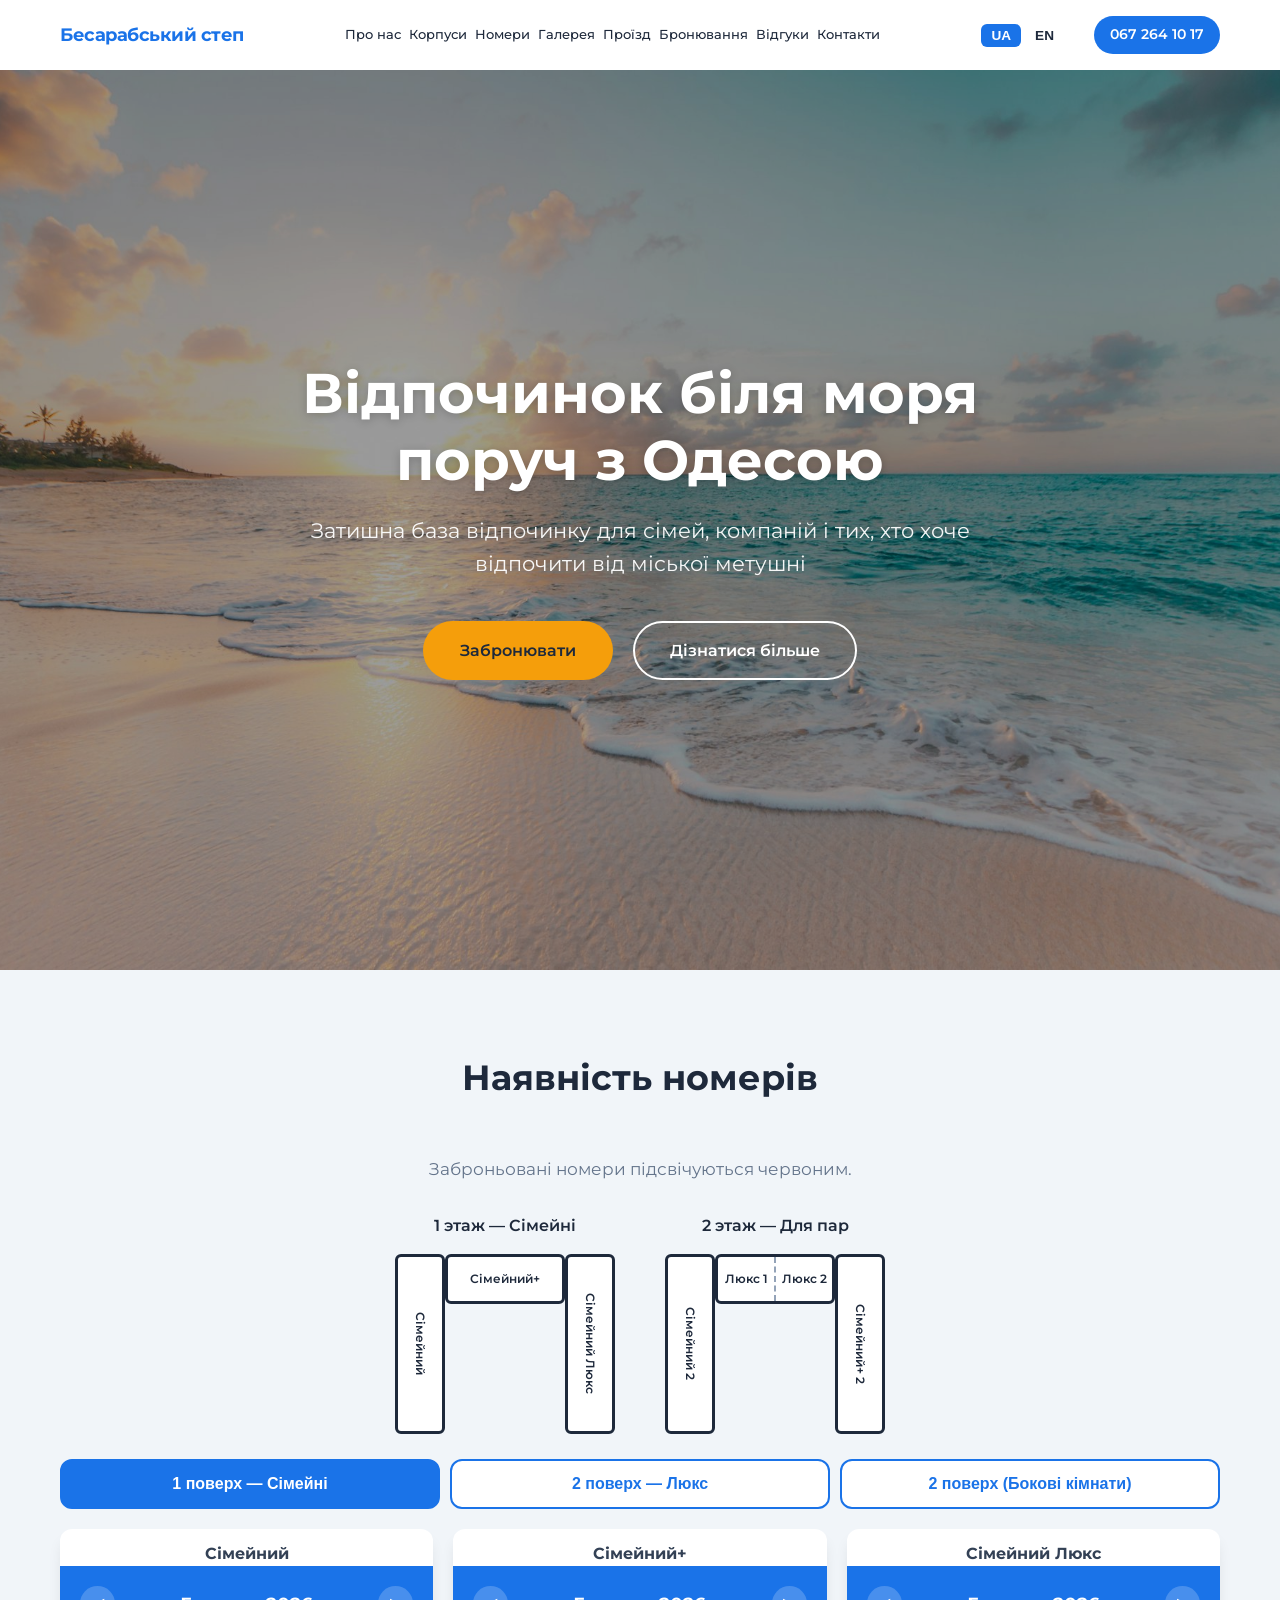
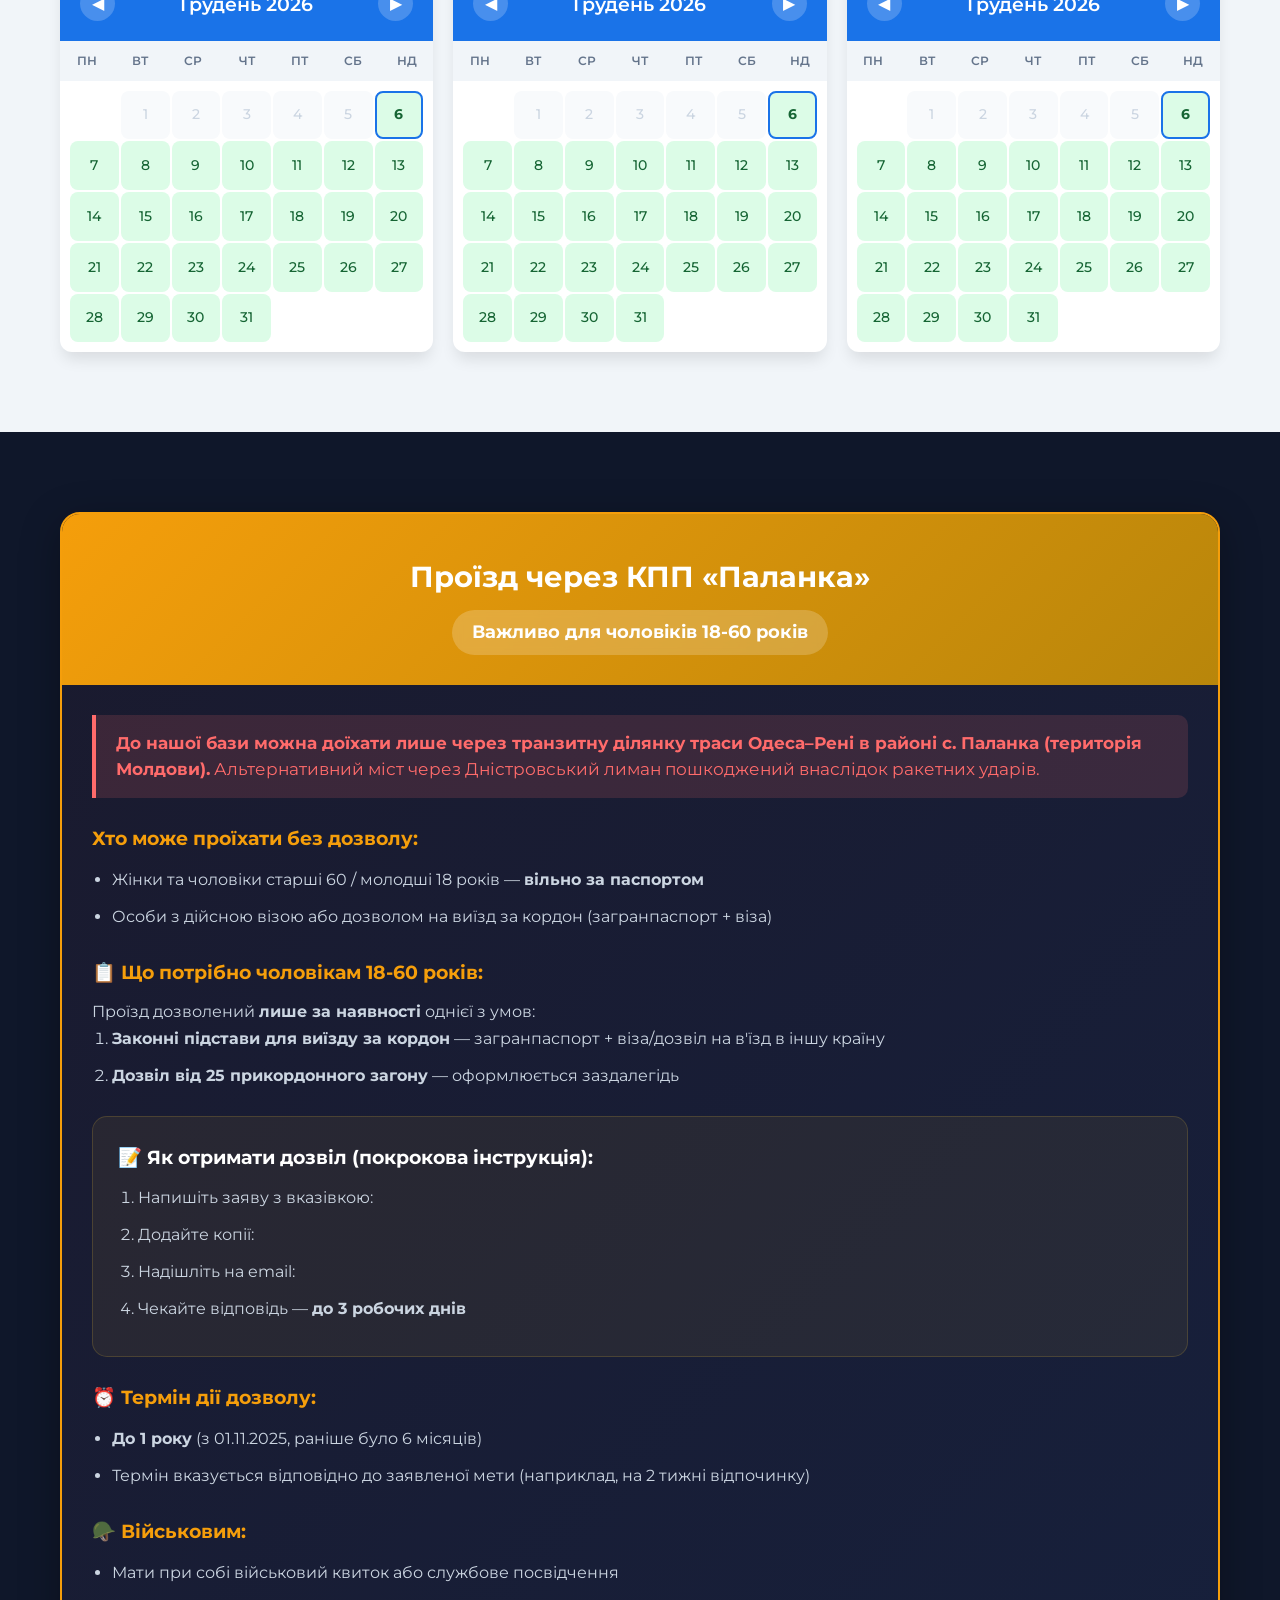
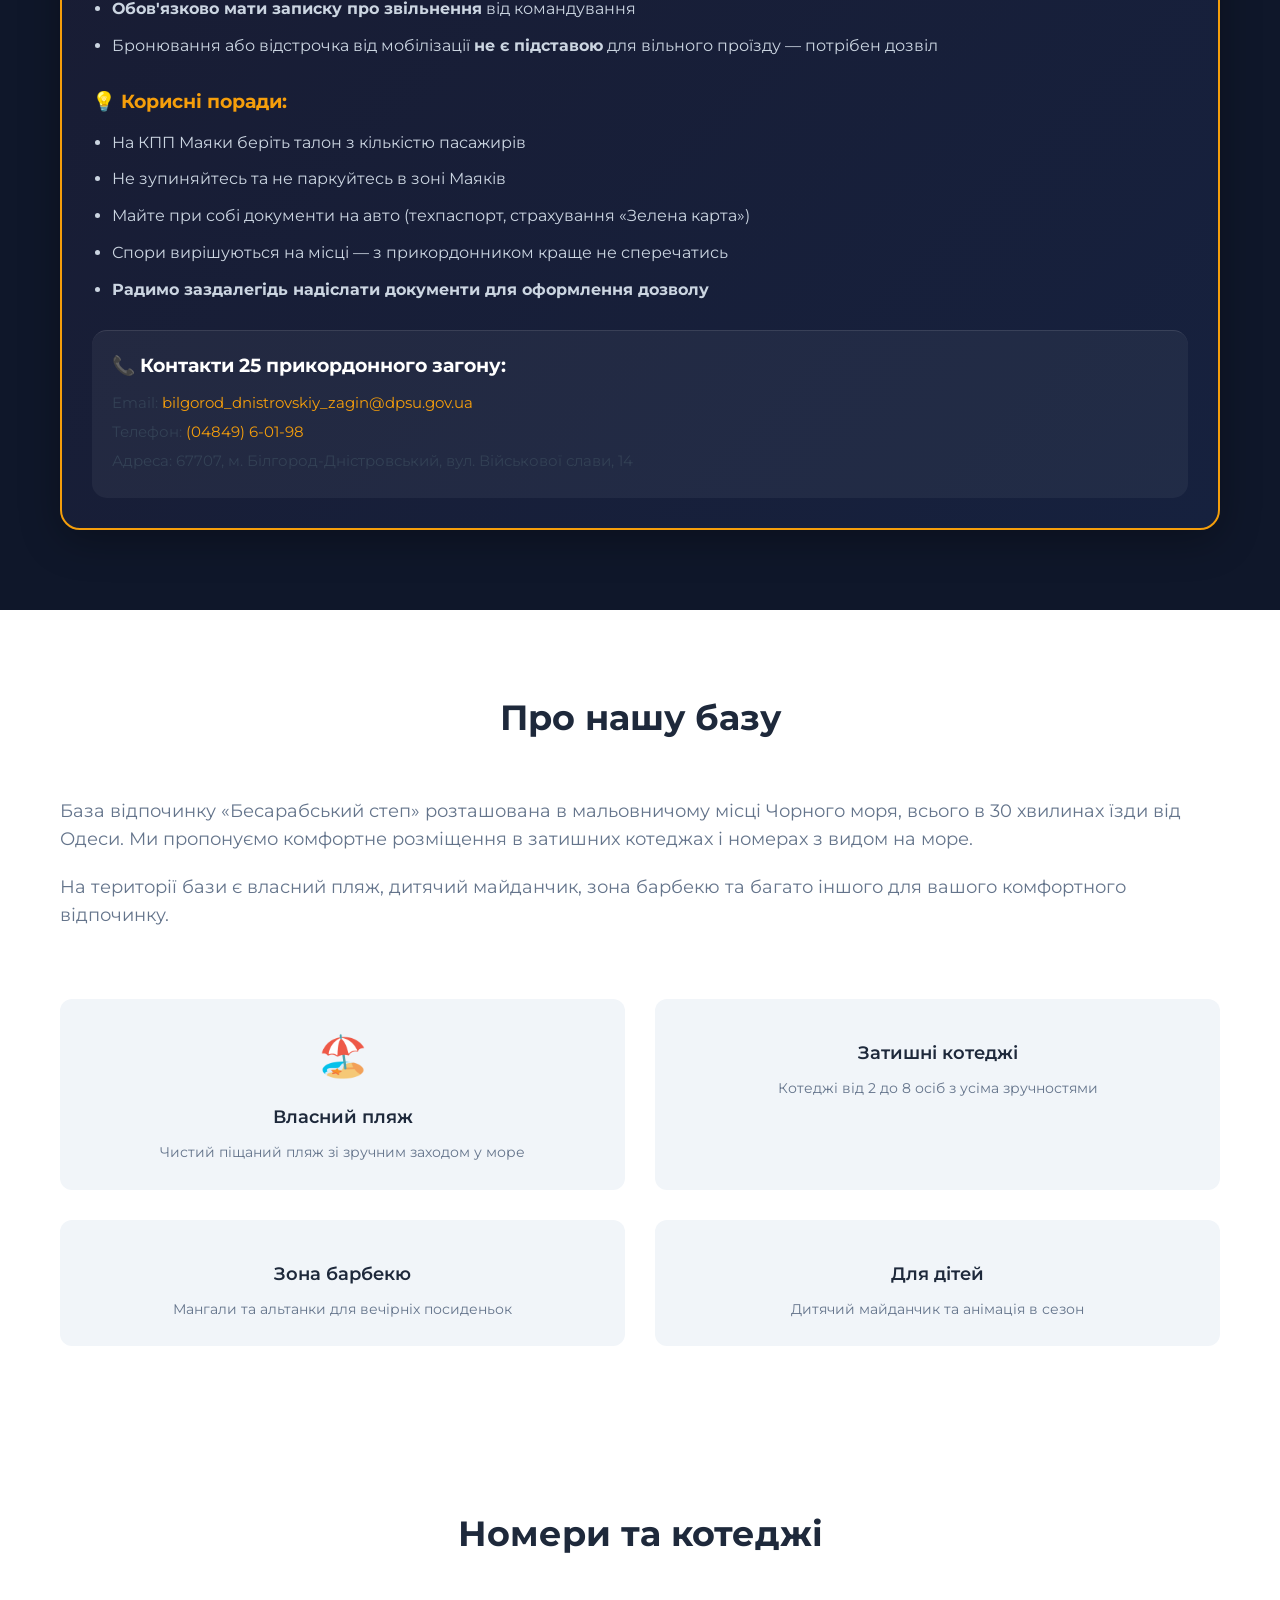
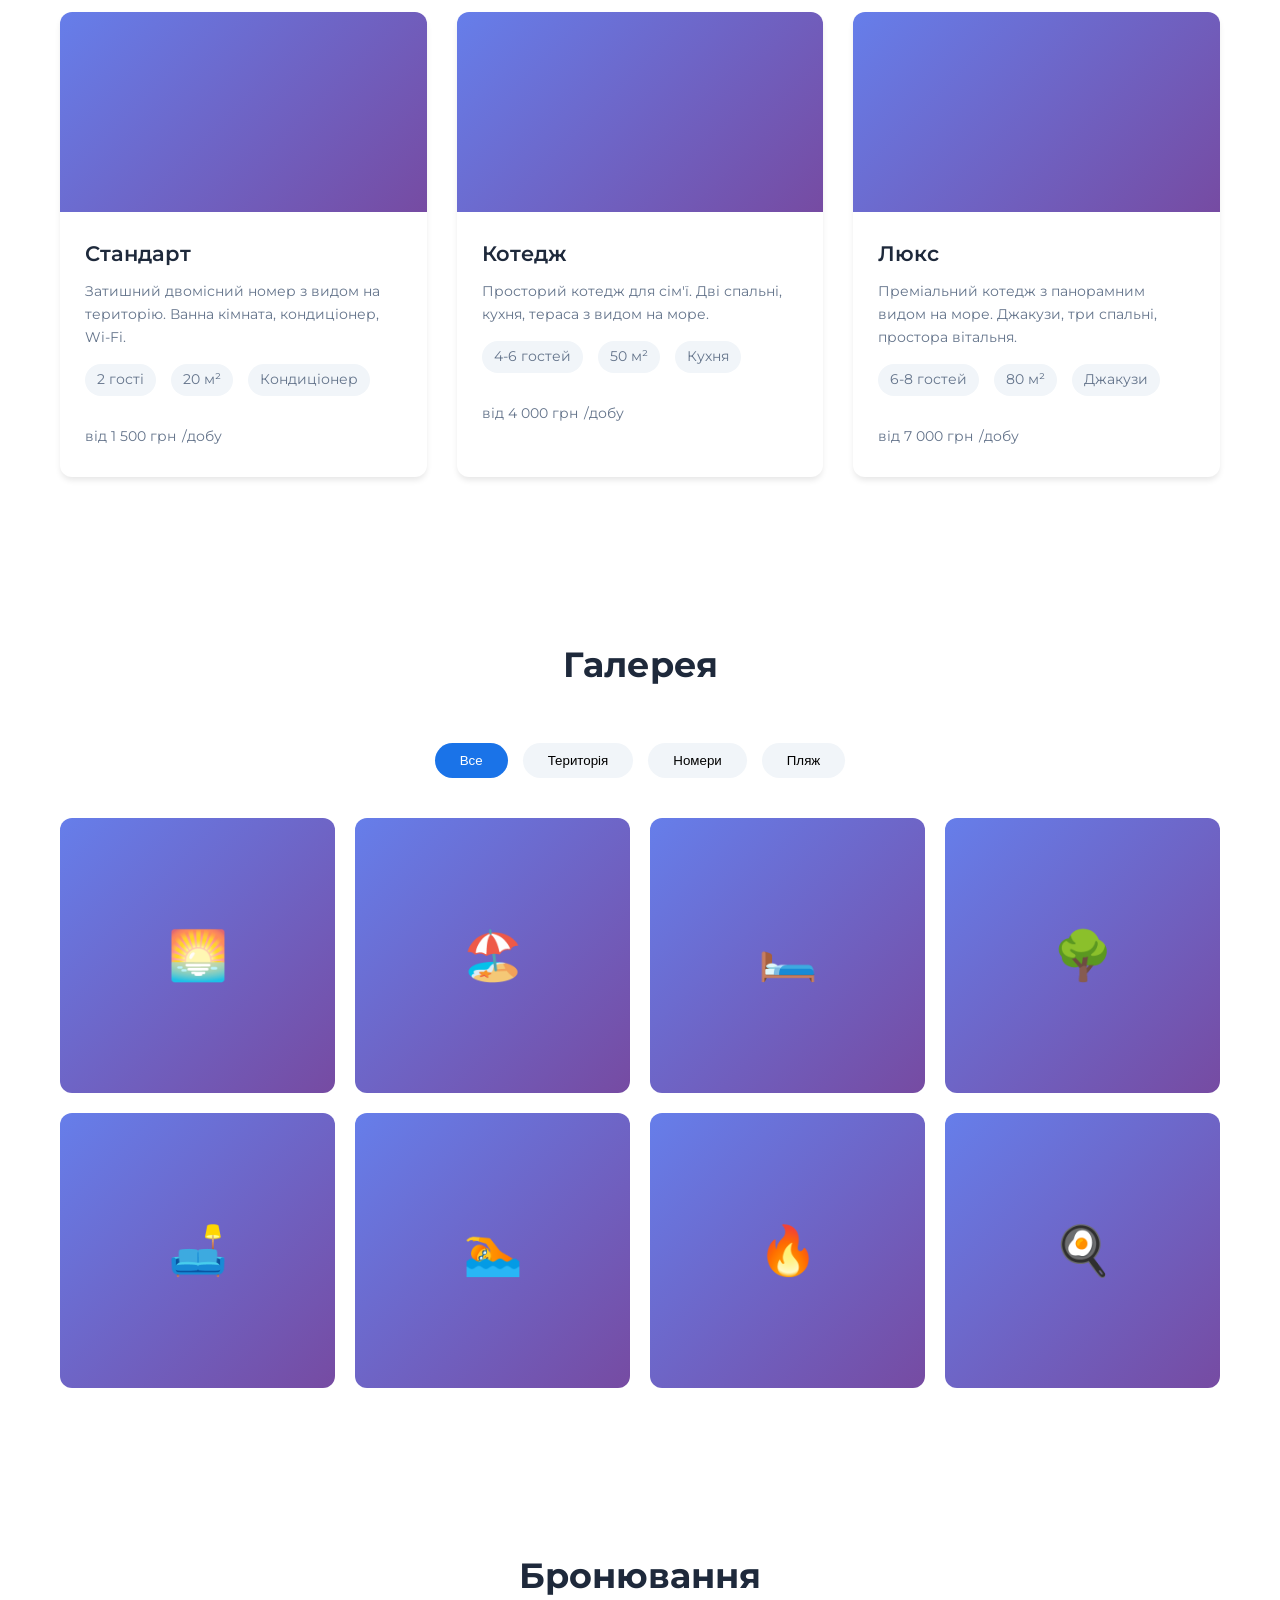
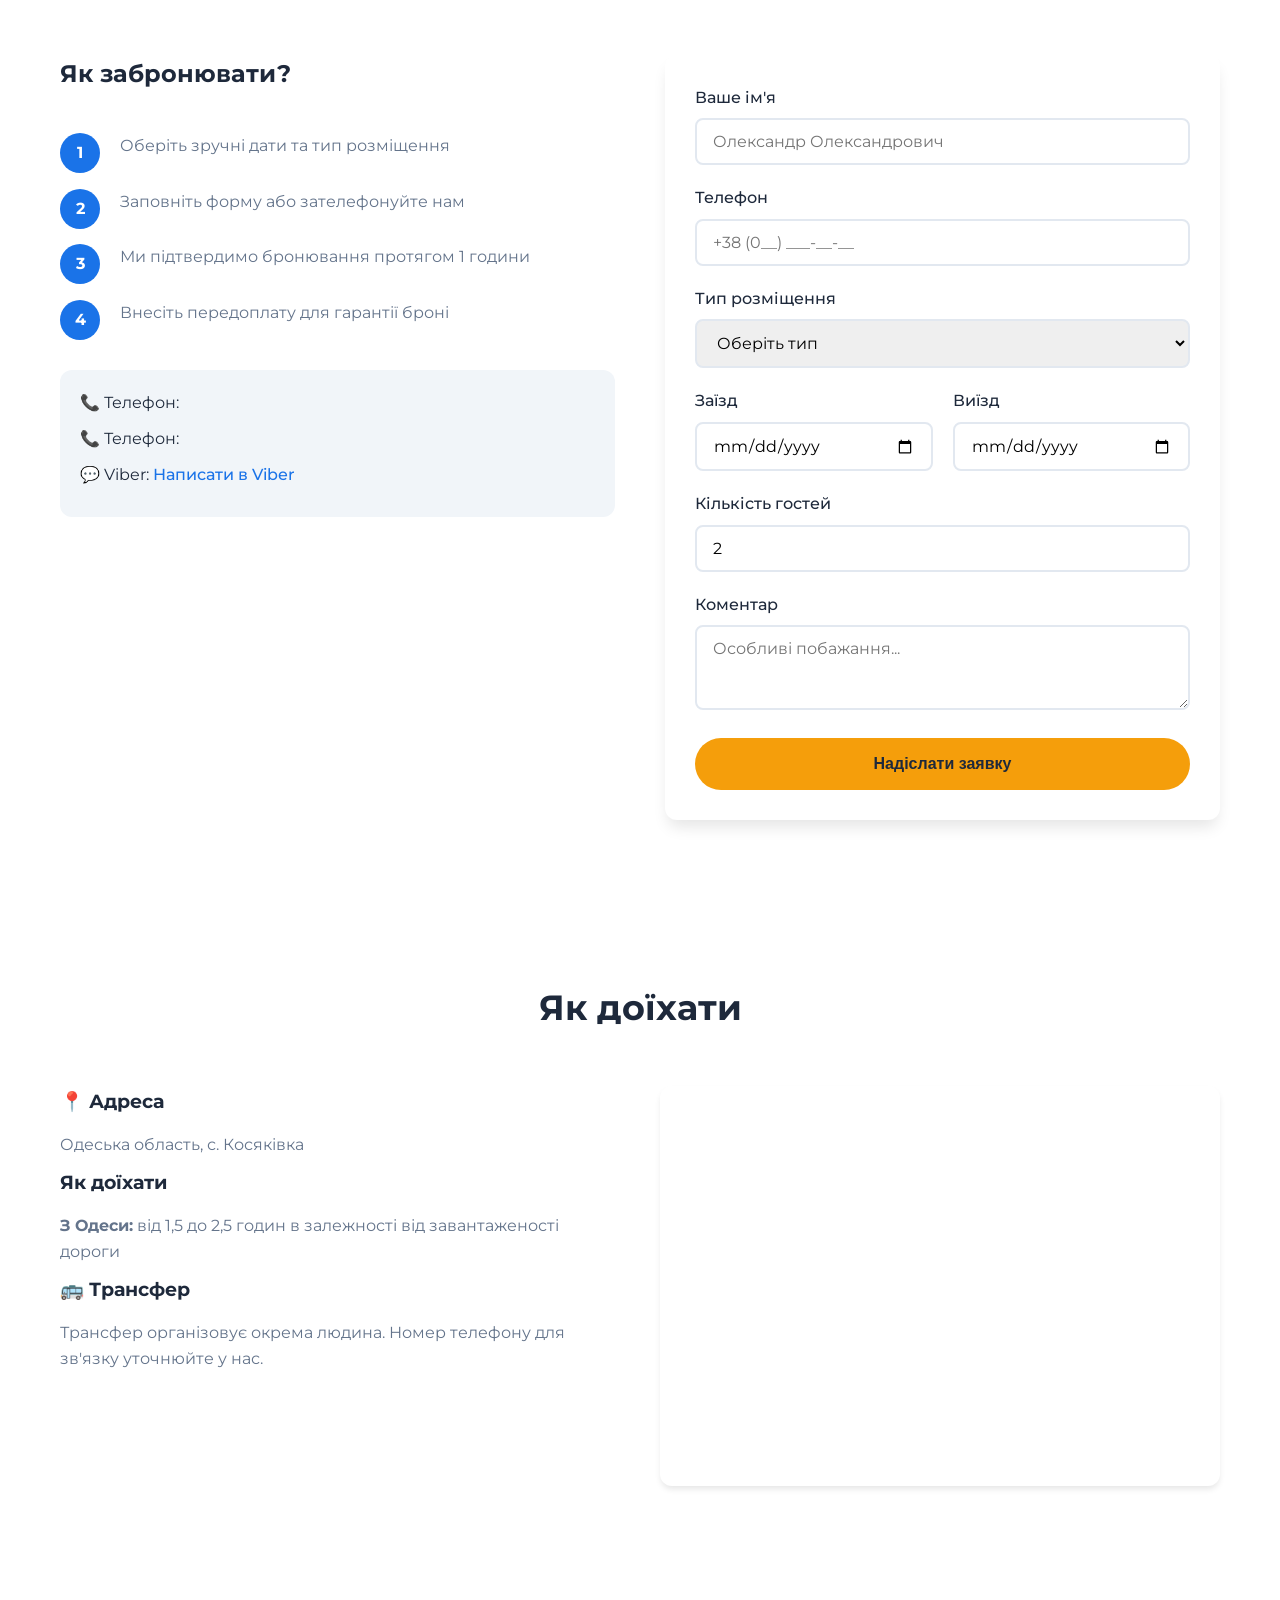
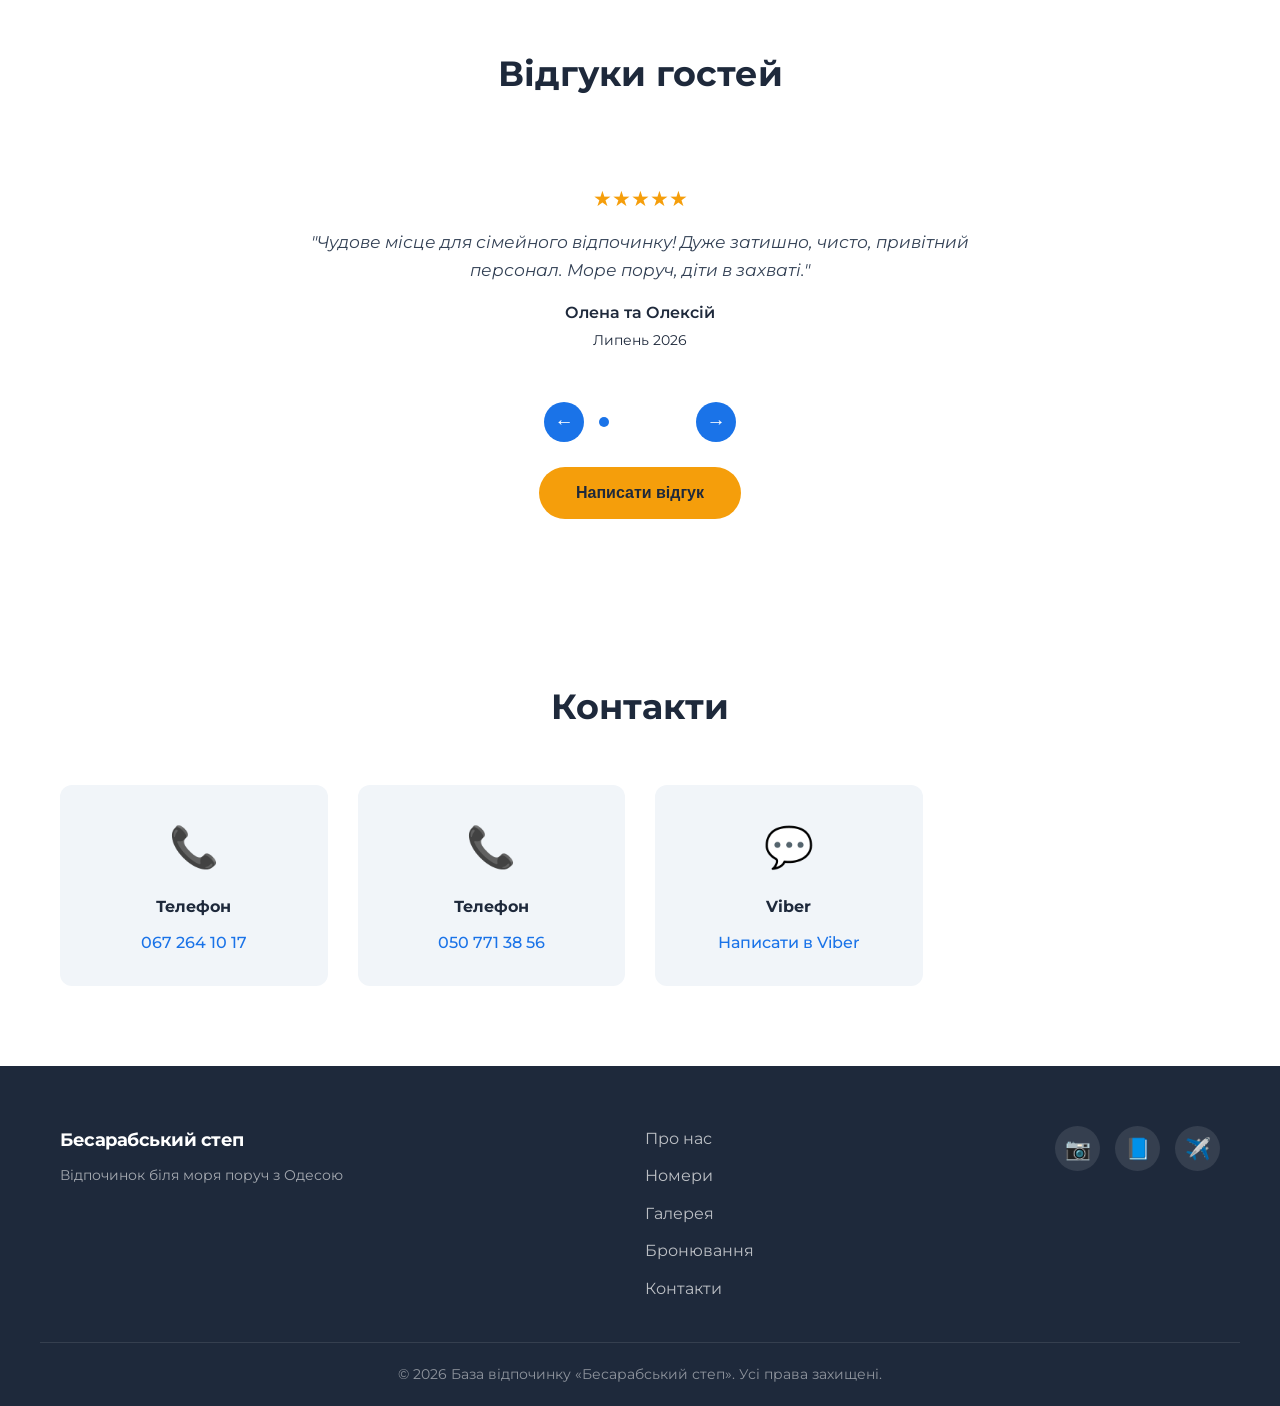
==== commit c07cd383: "feat: система відгуків — форма, модалка, рейтинг, збереження в Google Sheet, модерація через Telegra" ====
--- a/index.html
+++ b/index.html
@@ -545,6 +545,9 @@
                         <button class="reviews__arrow reviews__arrow--next" id="reviewsNext">&#8594;</button>
                     </div>
                 </div>
+                <div class="reviews__add">
+                    <button class="btn btn--primary" id="openReviewForm" data-i18n="reviews_write_btn">Написати відгук</button>
+                </div>
             </div>
         </section>
 
@@ -621,6 +624,39 @@
         </div>
     </div>
 
+    <div class="modal-overlay" id="reviewOverlay">
+        <div class="modal modal--review">
+            <button class="modal__close" id="closeReviewForm">&times;</button>
+            <h3 class="modal__title" data-i18n="review_form_title">Залишити відгук</h3>
+            <form id="reviewForm" class="review-form">
+                <div class="form__group">
+                    <label for="reviewName" data-i18n="review_form_name">Ваше ім'я</label>
+                    <input type="text" id="reviewName" name="name" required data-i18n-placeholder="review_form_name_ph" placeholder="Олександр">
+                </div>
+                <div class="form__group">
+                    <label data-i18n="review_form_rating">Оцінка</label>
+                    <div class="star-rating" id="starRating">
+                        <span class="star" data-value="1">&#9733;</span>
+                        <span class="star" data-value="2">&#9733;</span>
+                        <span class="star" data-value="3">&#9733;</span>
+                        <span class="star" data-value="4">&#9733;</span>
+                        <span class="star" data-value="5">&#9733;</span>
+                    </div>
+                    <input type="hidden" id="reviewRating" name="rating" value="5">
+                </div>
+                <div class="form__group">
+                    <label for="reviewText" data-i18n="review_form_text">Ваш відгук</label>
+                    <textarea id="reviewText" name="text" rows="4" required data-i18n-placeholder="review_form_text_ph" placeholder="Розкажіть про свій досвід відпочинку..."></textarea>
+                </div>
+                <button type="submit" class="btn btn--primary btn--full" data-i18n="review_form_submit">Надіслати відгук</button>
+            </form>
+            <div class="review-form__success" id="reviewSuccess" style="display:none;">
+                <div class="review-form__success-icon">&#10003;</div>
+                <p data-i18n="review_form_success">Дякуємо! Ваш відгук надіслано і з'явиться на сайті після перевірки.</p>
+            </div>
+        </div>
+    </div>
+
     <script src="js/main.js?v=3"></script>
 </body>
 </html>
--- a/css/style.css
+++ b/css/style.css
@@ -1602,3 +1602,112 @@
         font-size: 1rem;
     }
 }
+
+/* Reviews Add Button */
+.reviews__add {
+    text-align: center;
+    margin-top: 25px;
+}
+
+/* Review Form Modal */
+.modal--review {
+    max-width: 480px;
+    position: relative;
+}
+
+.modal__close {
+    position: absolute;
+    top: 12px;
+    right: 16px;
+    background: none;
+    border: none;
+    font-size: 1.8rem;
+    color: var(--gray);
+    cursor: pointer;
+    line-height: 1;
+    z-index: 1;
+}
+
+.modal__close:hover {
+    color: var(--dark);
+}
+
+.review-form .form__group {
+    margin-bottom: 16px;
+}
+
+.review-form label {
+    display: block;
+    margin-bottom: 6px;
+    font-weight: 600;
+    font-size: 0.9rem;
+    color: var(--dark);
+}
+
+.review-form input[type="text"],
+.review-form textarea {
+    width: 100%;
+    padding: 10px 14px;
+    border: 1px solid var(--border);
+    border-radius: 8px;
+    font-family: inherit;
+    font-size: 0.95rem;
+    transition: var(--transition);
+}
+
+.review-form input[type="text"]:focus,
+.review-form textarea:focus {
+    outline: none;
+    border-color: var(--primary);
+    box-shadow: 0 0 0 3px rgba(26, 115, 232, 0.15);
+}
+
+.review-form textarea {
+    resize: vertical;
+    min-height: 80px;
+}
+
+/* Star Rating */
+.star-rating {
+    display: flex;
+    gap: 4px;
+    direction: rtl;
+    justify-content: flex-end;
+}
+
+.star-rating .star {
+    font-size: 1.8rem;
+    color: #d1d5db;
+    cursor: pointer;
+    transition: color 0.2s;
+    user-select: none;
+}
+
+.star-rating .star:hover,
+.star-rating .star.active {
+    color: #f59e0b;
+}
+
+/* Review Success */
+.review-form__success {
+    text-align: center;
+    padding: 30px 20px;
+}
+
+.review-form__success-icon {
+    width: 60px;
+    height: 60px;
+    background: #dcfce7;
+    color: #16a34a;
+    border-radius: 50%;
+    display: flex;
+    align-items: center;
+    justify-content: center;
+    font-size: 1.8rem;
+    margin: 0 auto 16px;
+}
+
+.review-form__success p {
+    color: var(--text);
+    font-size: 1rem;
+}
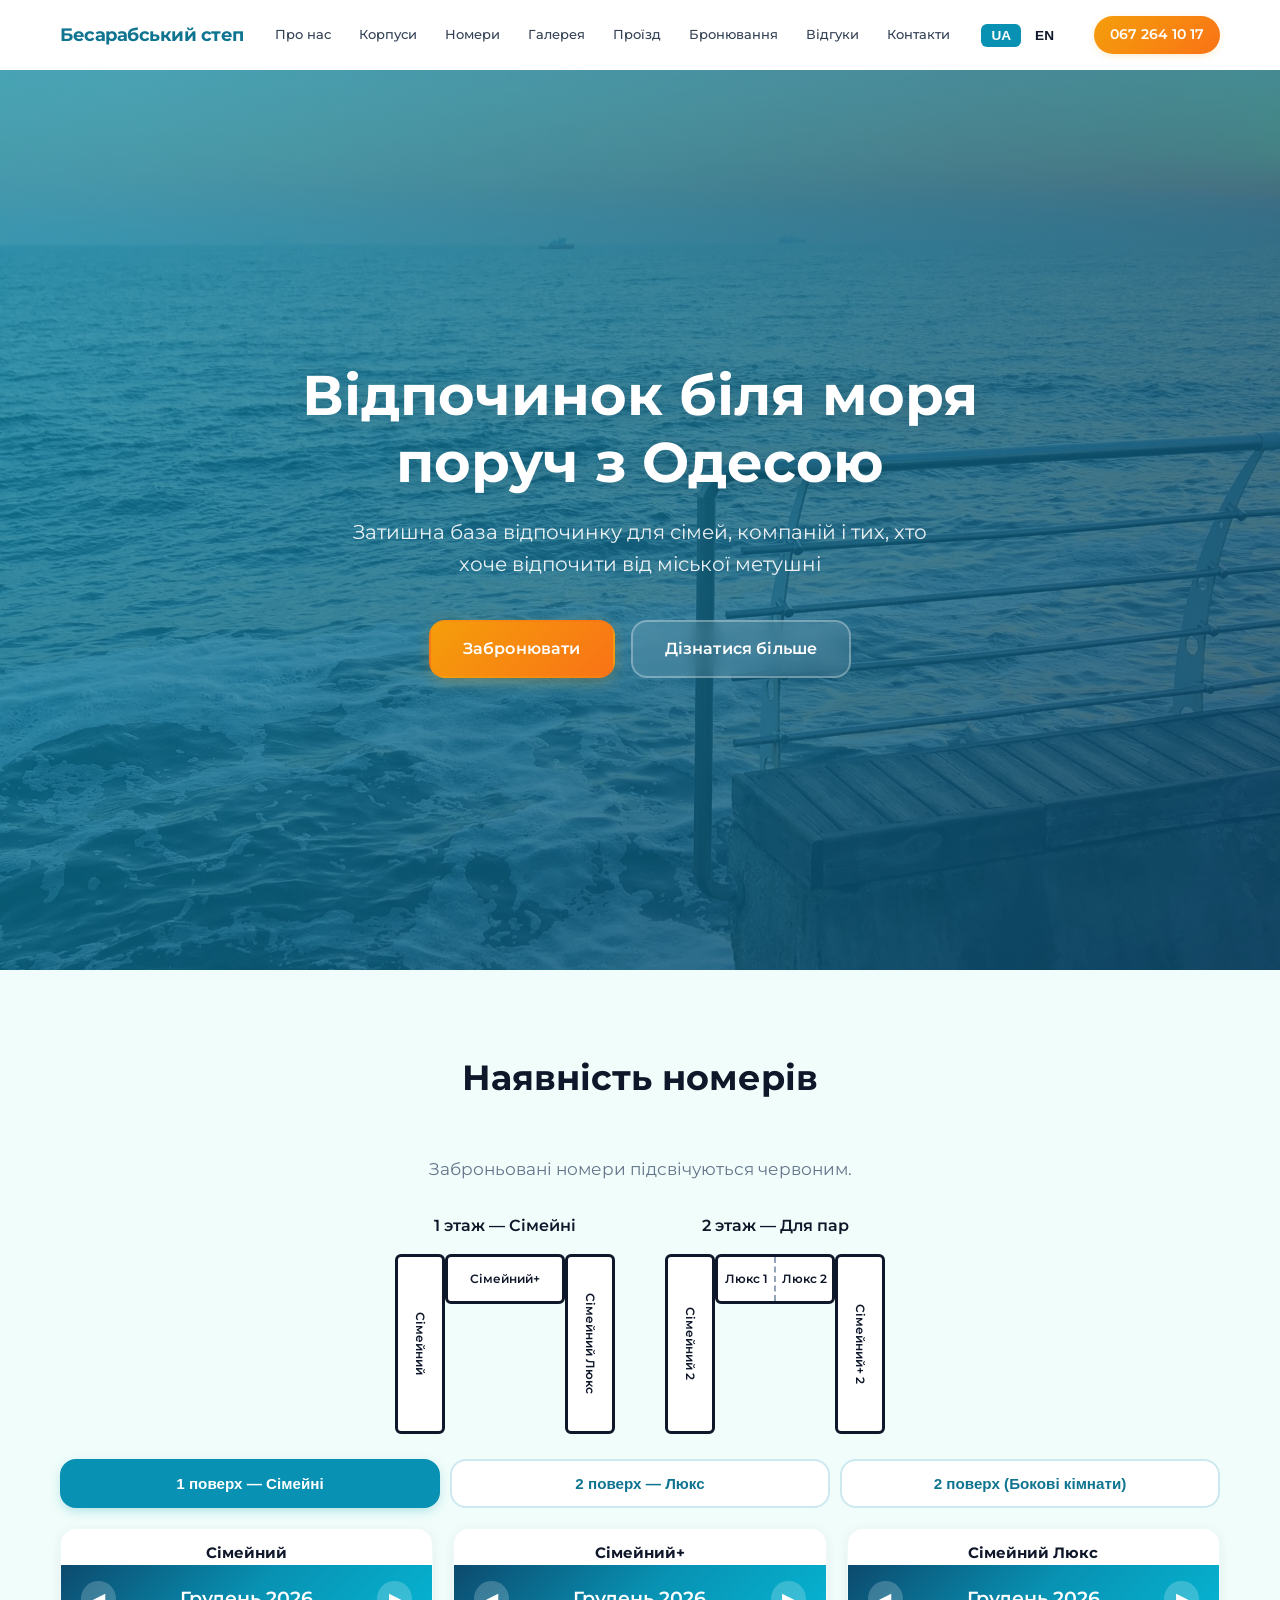
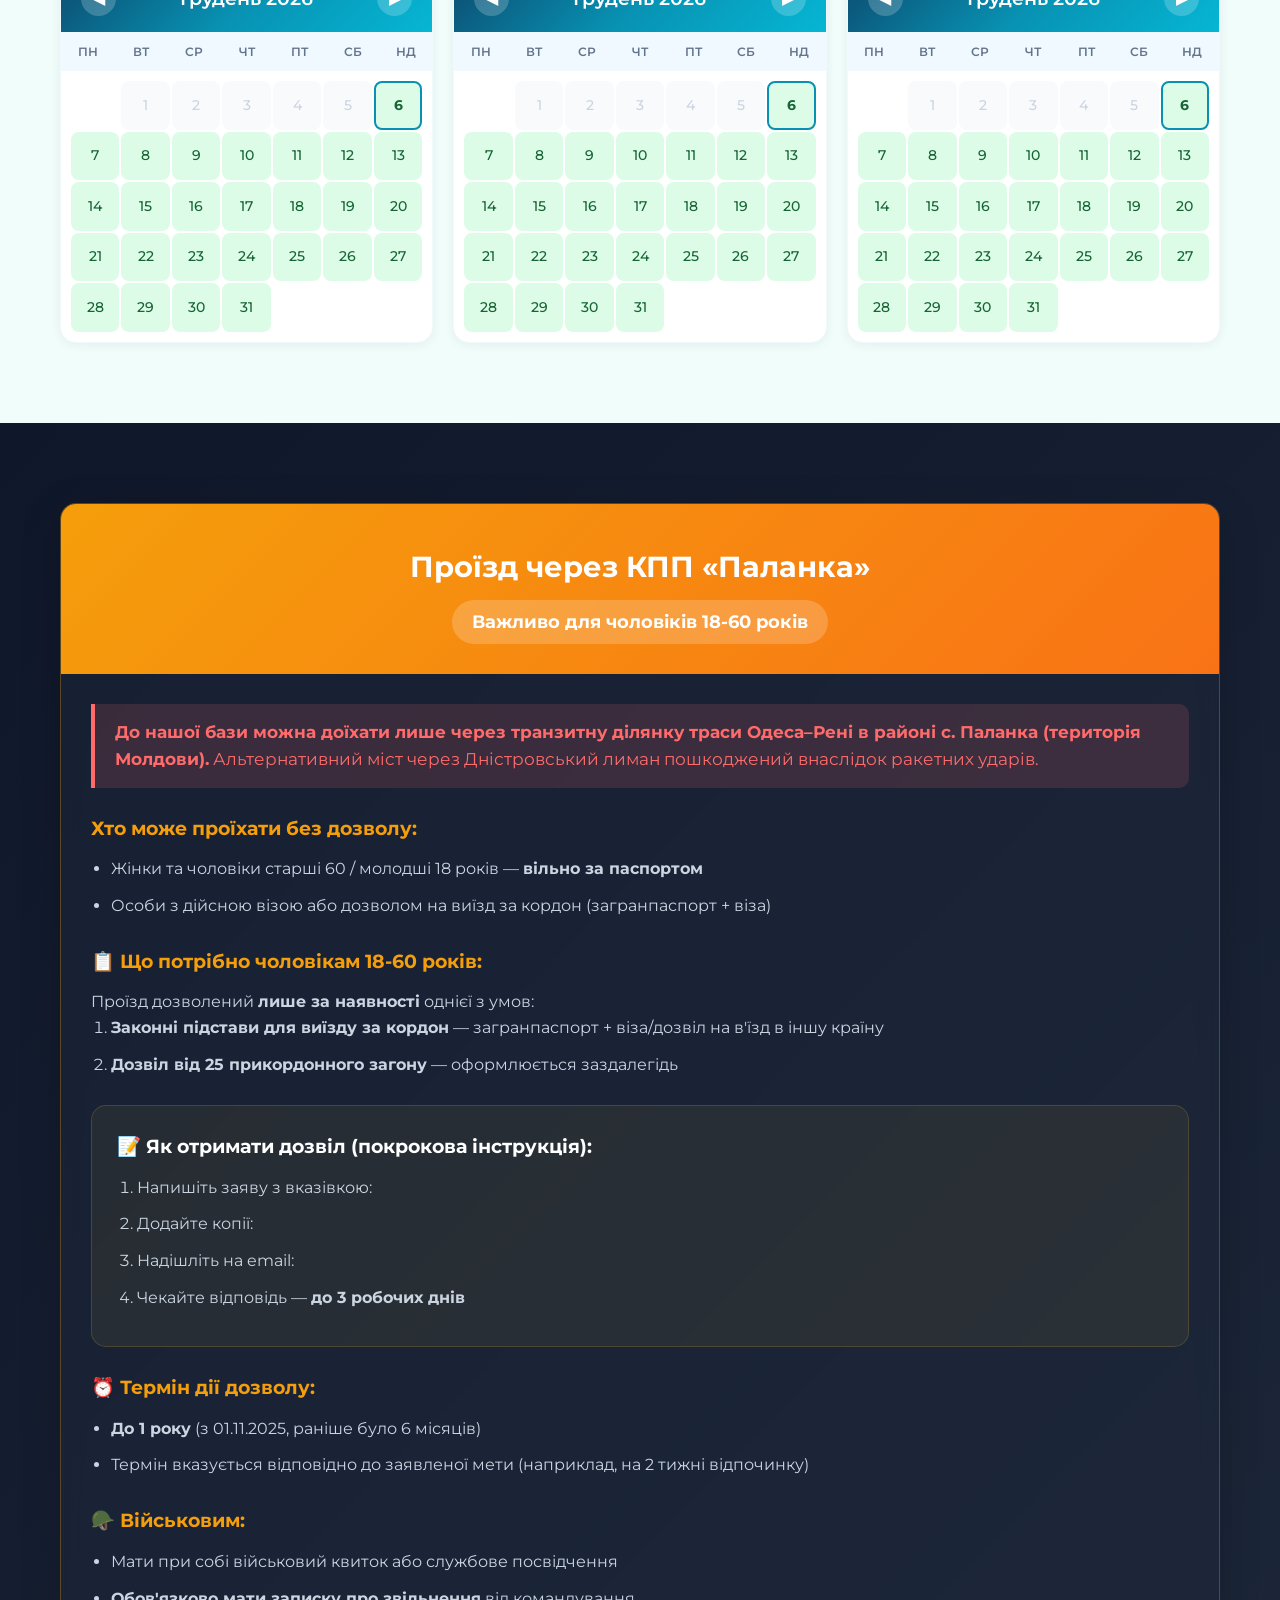
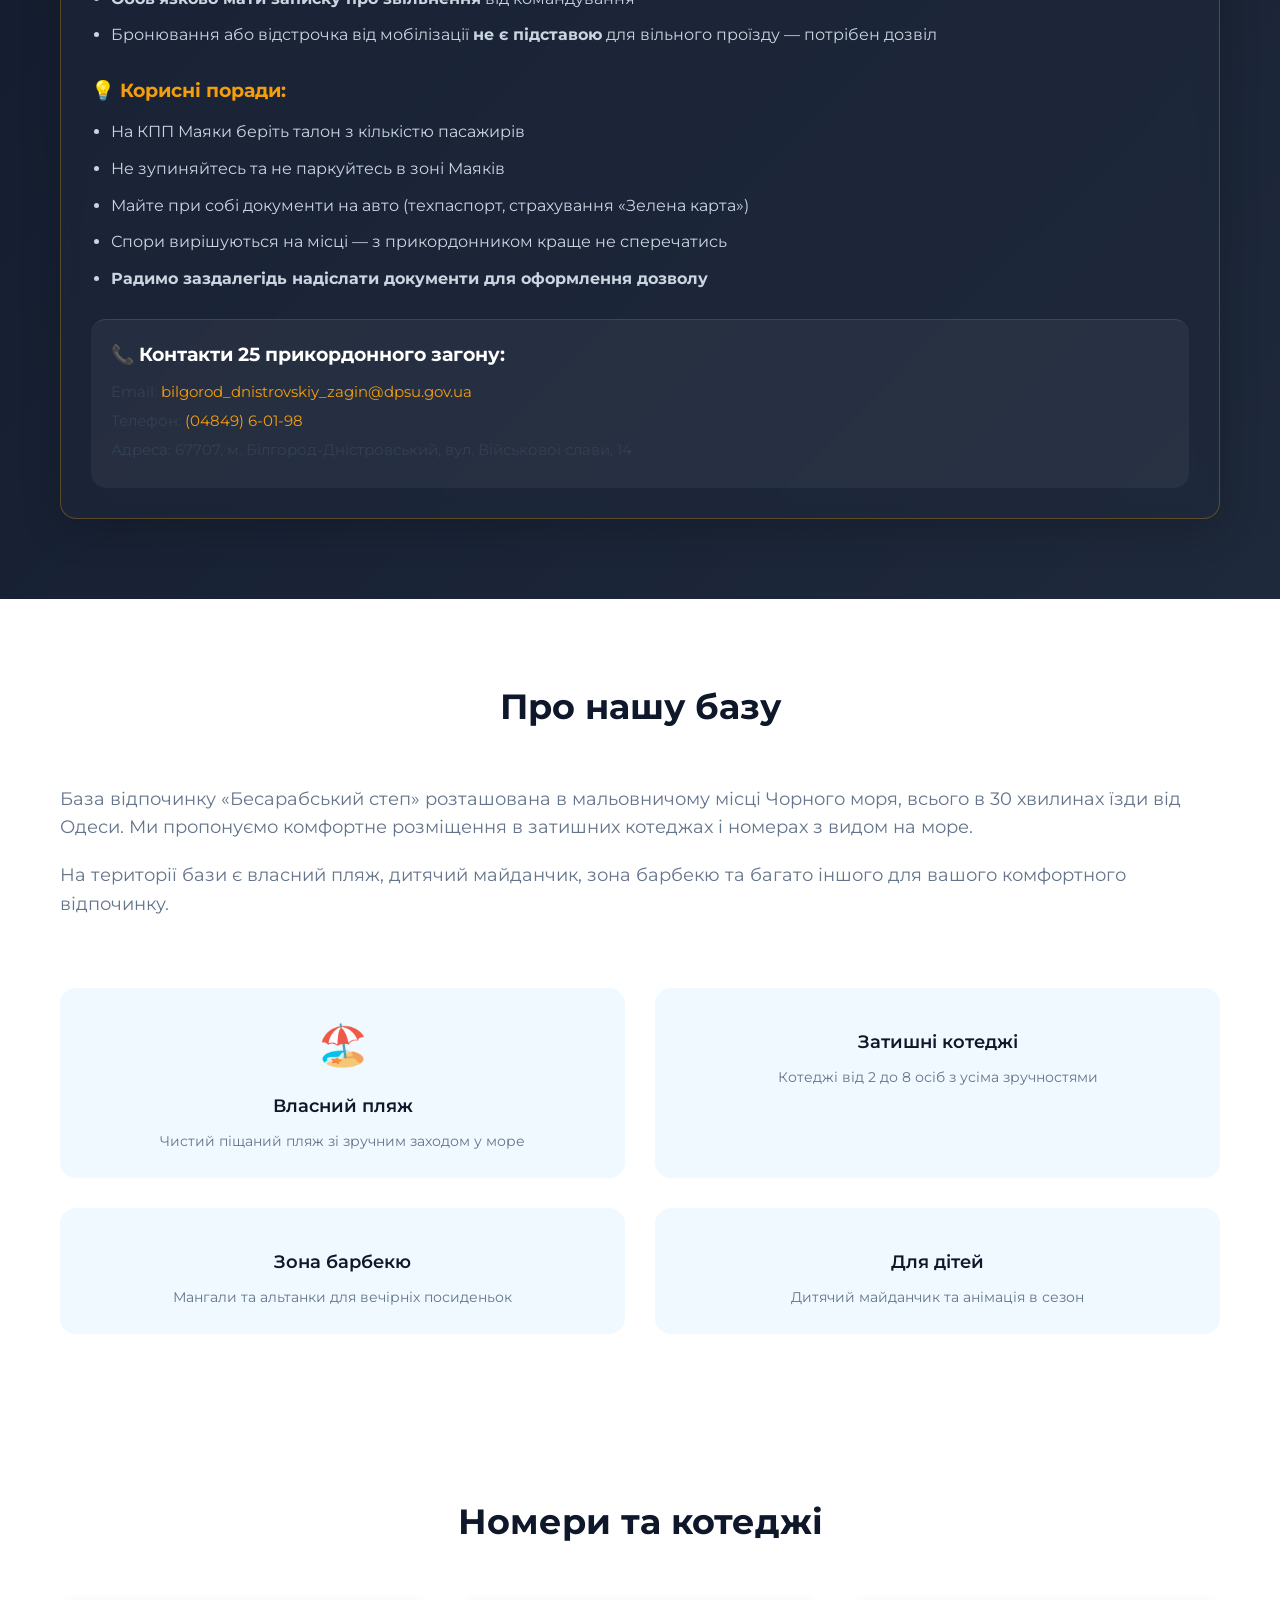
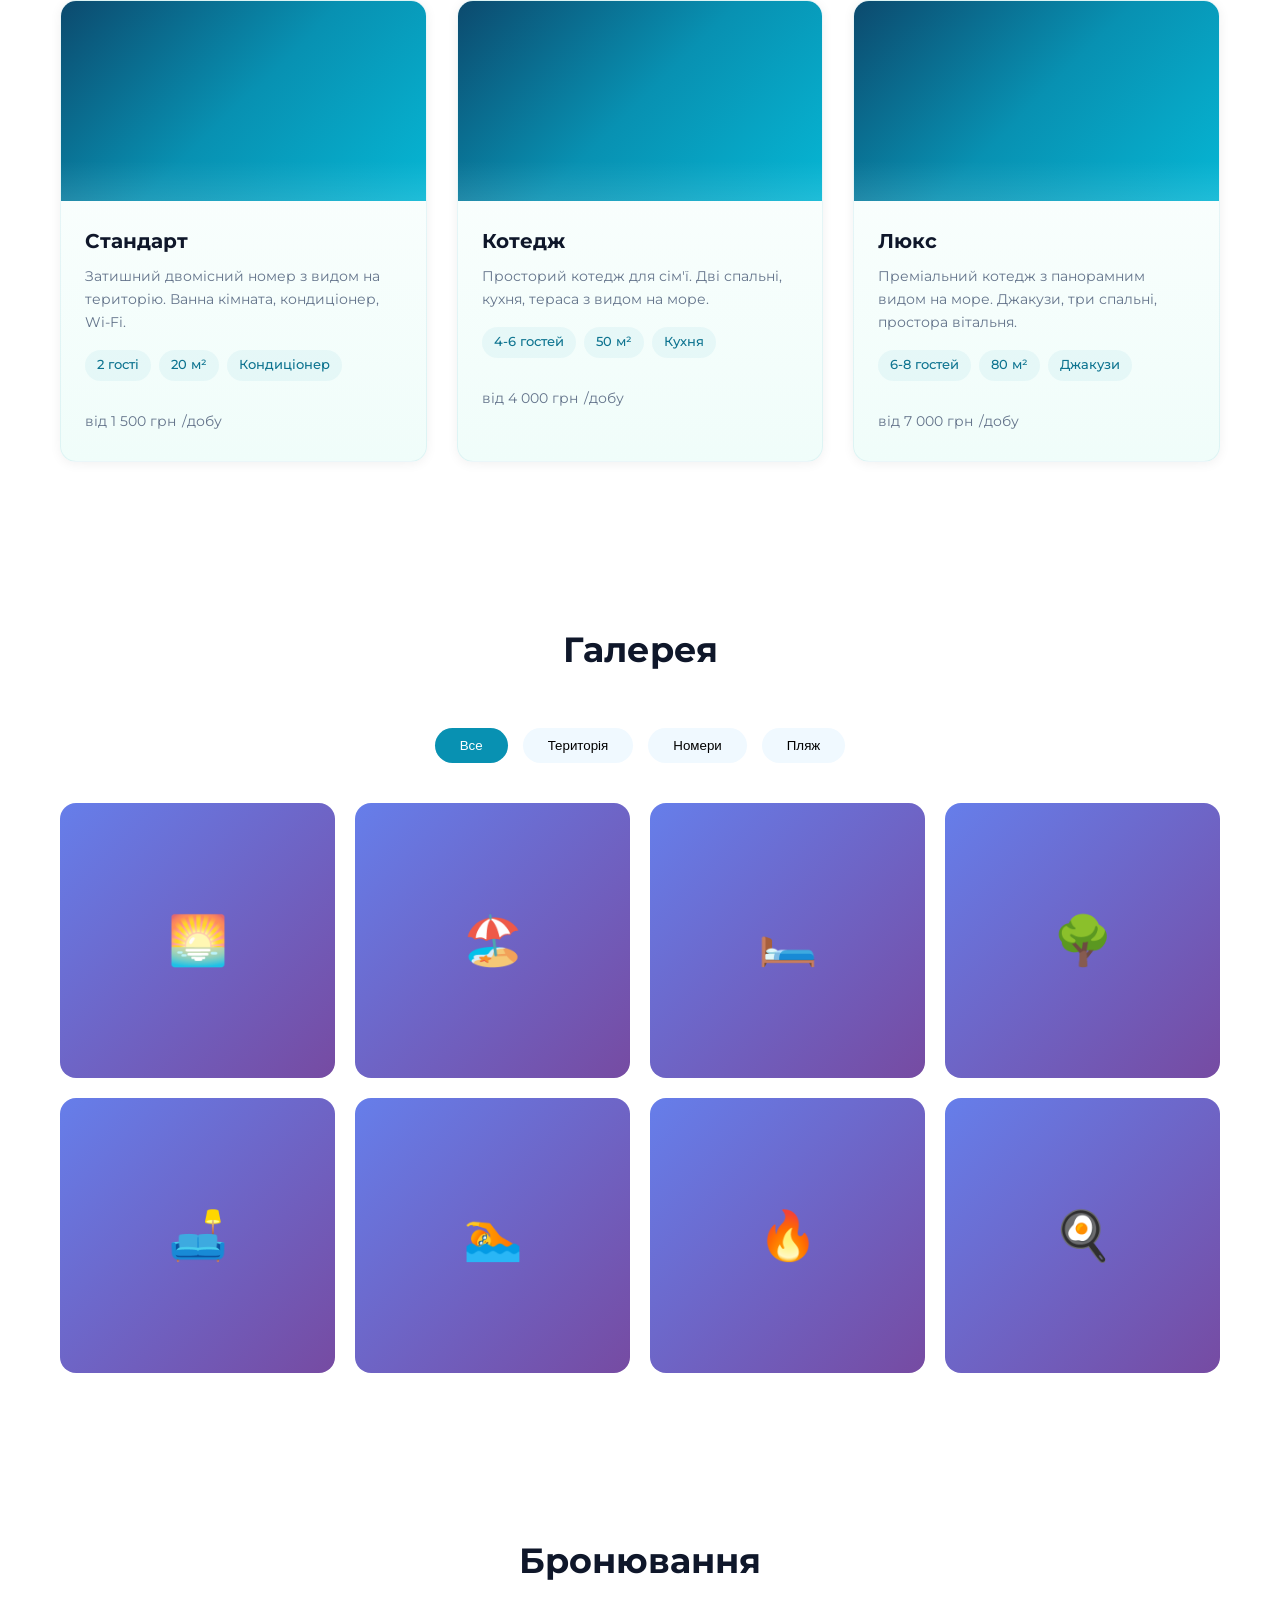
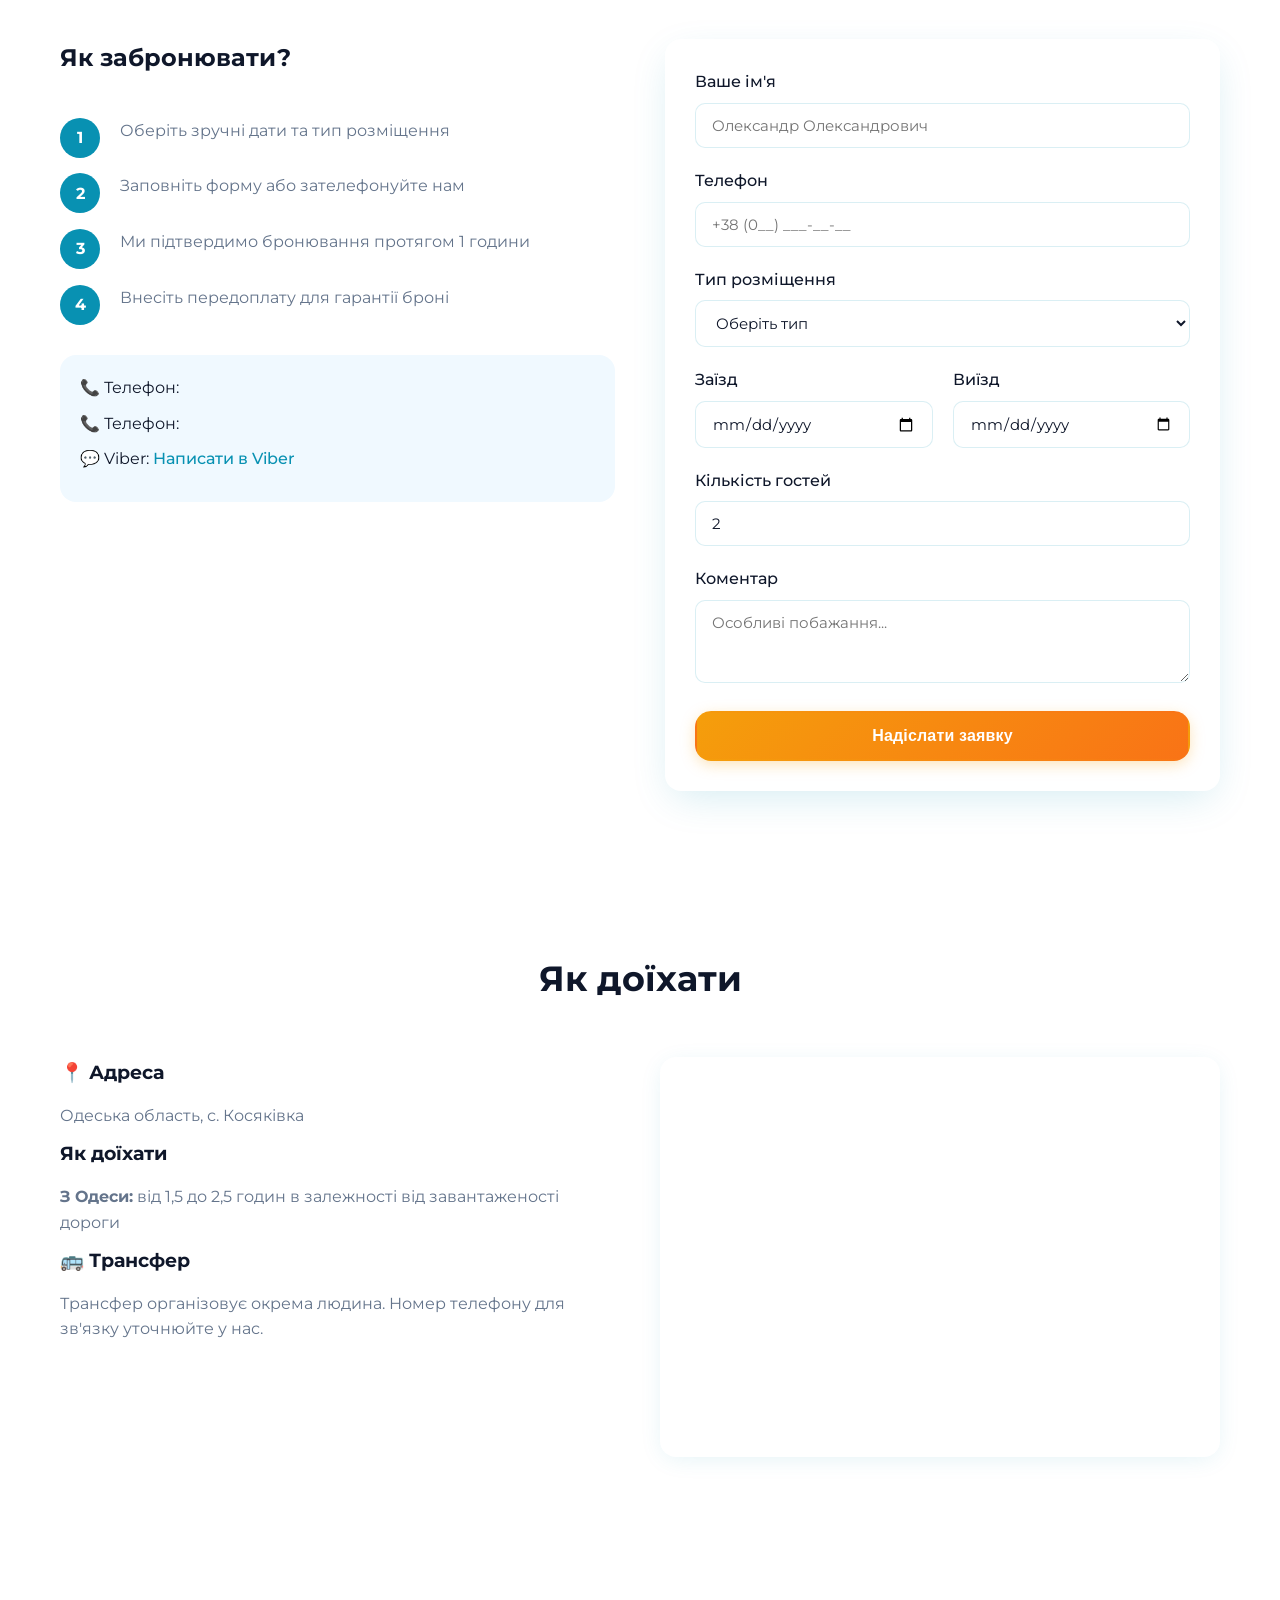
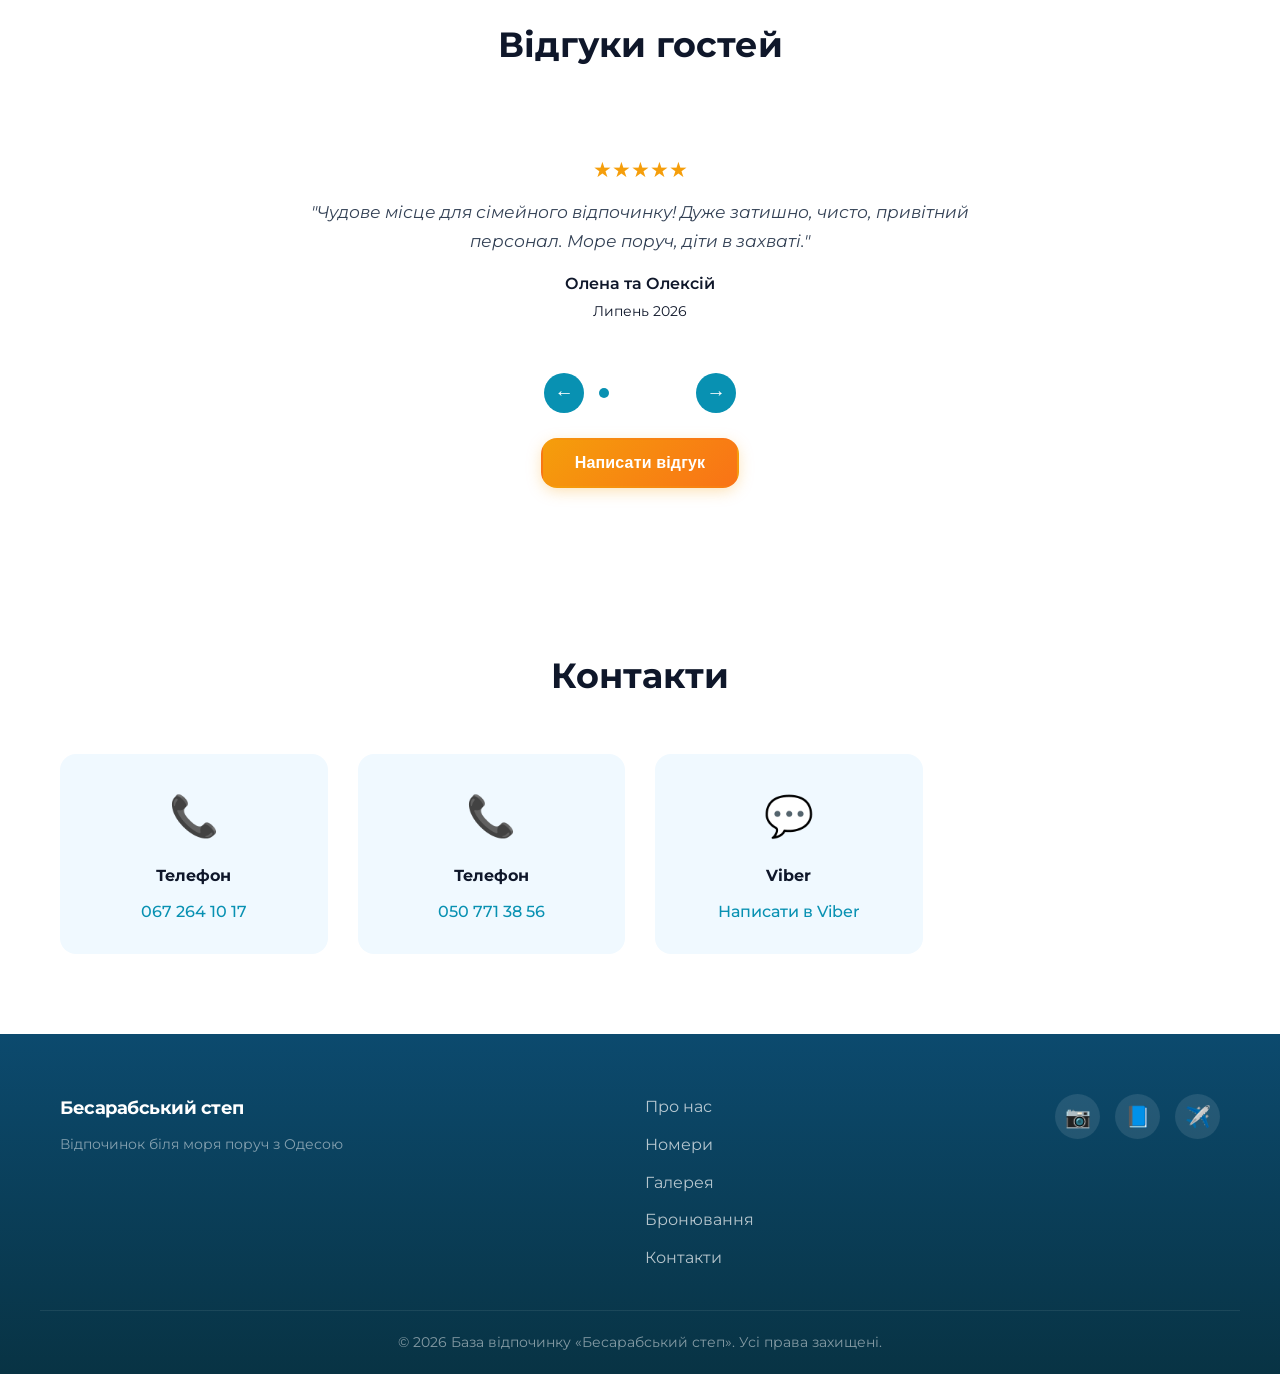
==== commit ea5758f6: "Add SEO meta tags, Open Graph, Schema.org for better indexing" ====
--- a/index.html
+++ b/index.html
@@ -4,7 +4,68 @@
     <meta charset="UTF-8">
     <meta name="viewport" content="width=device-width, initial-scale=1.0">
     <title>База Відпочинку "Бесарабський степ" — Відпочинок біля моря поруч з Одесою</title>
-    <meta name="description" content="База відпочинку Бесарабський степ — затишне місце для сімейного відпочинку біля Чорного моря поруч з Одесою. Котеджі, номери, пляж, анімація.">
+    <meta name="description" content="База відпочинку Бесарабський степ — затишне місце для сімейного відпочинку біля Чорного моря поруч з Одесою. Котеджі, номери, пляж, анімація. Ціни від 1500 грн/добу.">
+    <meta name="keywords" content="база відпочинку одеса, відпочинок біля моря одеса, Бесарабський степ, котеджі одеса, номери одеса, сімейний відпочинок одеса, Чорне море відпочинок">
+    <meta name="author" content="Бесарабський степ">
+    <meta name="robots" content="index, follow">
+    <link rel="canonical" href="https://neo-gh0st.github.io/besarabskyi-step/">
+
+    <!-- Open Graph / Facebook -->
+    <meta property="og:type" content="website">
+    <meta property="og:url" content="https://neo-gh0st.github.io/besarabskyi-step/">
+    <meta property="og:title" content="Бесарабський степ — Відпочинок біля моря поруч з Одесою">
+    <meta property="og:description" content="Затишна база відпочинку для сімей, компаній і тих, хто хоче відпочити від міської метушні. Котеджі, номери, пляж. Ціни від 1500 грн/добу.">
+    <meta property="og:image" content="https://images.pexels.com/photos/36351184/pexels-photo-36351184.jpeg?auto=compress&cs=tinysrgb&w=1200">
+    <meta property="og:image:width" content="1200">
+    <meta property="og:image:height" content="630">
+    <meta property="og:locale" content="uk_UA">
+    <meta property="og:site_name" content="Бесарабський степ">
+
+    <!-- Twitter -->
+    <meta name="twitter:card" content="summary_large_image">
+    <meta name="twitter:url" content="https://neo-gh0st.github.io/besarabskyi-step/">
+    <meta name="twitter:title" content="Бесарабський степ — Відпочинок біля моря поруч з Одесою">
+    <meta name="twitter:description" content="Затишна база відпочинку для сімей, компаній і тих, хто хоче відпочити від міської метушні.">
+    <meta name="twitter:image" content="https://images.pexels.com/photos/36351184/pexels-photo-36351184.jpeg?auto=compress&cs=tinysrgb&w=1200">
+
+    <!-- Geo -->
+    <meta name="geo.region" content="UA-51">
+    <meta name="geo.placename" content="Одеська область">
+    <meta name="geo.position" content="45.650333;29.827769">
+    <meta name="ICBM" content="45.650333, 29.827769">
+
+    <!-- Schema.org -->
+    <script type="application/ld+json">
+    {
+        "@context": "https://schema.org",
+        "@type": "LodgingBusiness",
+        "name": "Бесарабський степ",
+        "alternateName": "Besarabskyi Step",
+        "description": "База відпочинку біля Чорного моря поруч з Одесою. Сімейний відпочинок, котеджі, номери.",
+        "url": "https://neo-gh0st.github.io/besarabskyi-step/",
+        "telephone": ["+380672641017", "+380507713856"],
+        "address": {
+            "@type": "PostalAddress",
+            "addressRegion": "Одеська область",
+            "addressCountry": "UA"
+        },
+        "geo": {
+            "@type": "GeoCoordinates",
+            "latitude": 45.650333,
+            "longitude": 29.827769
+        },
+        "image": "https://images.pexels.com/photos/36351184/pexels-photo-36351184.jpeg?auto=compress&cs=tinysrgb&w=1200",
+        "priceRange": "1500-3000 UAH",
+        "openingHoursSpecification": {
+            "@type": "OpeningHoursSpecification",
+            "dayOfWeek": ["Monday","Tuesday","Wednesday","Thursday","Friday","Saturday","Sunday"],
+            "opens": "00:00",
+            "closes": "23:59"
+        },
+        "sameAs": []
+    }
+    </script>
+
     <link rel="stylesheet" href="css/style.css">
     <link rel="preconnect" href="https://fonts.googleapis.com">
     <link rel="preconnect" href="https://fonts.gstatic.com" crossorigin>
@@ -495,6 +556,21 @@
                             <label for="comment" data-i18n="booking_form_comment">Коментар</label>
                             <textarea id="comment" name="comment" rows="3" data-i18n-placeholder="booking_form_comment_ph" placeholder="Особливі побажання..."></textarea>
                         </div>
+                        <div class="booking__total" id="bookingTotal" style="display:none;">
+                            <div class="booking__total-row">
+                                <span data-i18n="booking_total_nights">Ночей:</span>
+                                <span id="totalNights"></span>
+                            </div>
+                            <div class="booking__total-row">
+                                <span data-i18n="booking_total_price_per_day">Ціна за добу:</span>
+                                <span id="totalPricePerDay"></span>
+                            </div>
+                            <div class="booking__total-row booking__total-row--sum">
+                                <span data-i18n="booking_total_sum">Разом:</span>
+                                <span id="totalSum"></span>
+                            </div>
+                            <div class="booking__total-note" data-i18n="booking_total_note">Оплата на місці при заїзді</div>
+                        </div>
                         <button type="submit" class="btn btn--primary btn--full" data-i18n="booking_form_submit">Надіслати заявку</button>
                     </form>
                 </div>
--- a/css/style.css
+++ b/css/style.css
@@ -5,19 +5,27 @@
 }
 
 :root {
-    --primary: #1a73e8;
-    --primary-dark: #1557b0;
+    --primary: #0891b2;
+    --primary-dark: #0e7490;
+    --primary-light: #22d3ee;
     --accent: #f59e0b;
-    --dark: #1e293b;
+    --accent-dark: #d97706;
+    --dark: #0f172a;
     --text: #334155;
     --gray: #64748b;
-    --light: #f1f5f9;
+    --light: #f0f9ff;
     --white: #ffffff;
-    --bg-dark: #0f172a;
-    --shadow: 0 4px 6px -1px rgba(0, 0, 0, 0.1);
-    --shadow-lg: 0 10px 15px -3px rgba(0, 0, 0, 0.1);
-    --radius: 12px;
-    --transition: all 0.3s ease;
+    --bg-dark: #0c4a6e;
+    --bg-section: #f0fdfa;
+    --shadow: 0 4px 24px -4px rgba(8, 145, 178, 0.12);
+    --shadow-lg: 0 12px 40px -8px rgba(8, 145, 178, 0.18);
+    --shadow-card: 0 2px 12px rgba(0, 0, 0, 0.06);
+    --radius: 16px;
+    --radius-sm: 10px;
+    --transition: all 0.3s cubic-bezier(0.4, 0, 0.2, 1);
+    --gradient-hero: linear-gradient(135deg, #0c4a6e 0%, #0891b2 50%, #06b6d4 100%);
+    --gradient-card: linear-gradient(180deg, #ffffff 0%, #f0fdfa 100%);
+    --gradient-accent: linear-gradient(135deg, #f59e0b 0%, #f97316 100%);
 }
 
 html {
@@ -48,6 +56,8 @@
     margin-bottom: 50px;
     color: var(--dark);
     min-height: 2.8rem;
+    position: relative;
+}
 }
 }
 
@@ -58,9 +68,10 @@
     left: 0;
     right: 0;
     z-index: 1000;
-    background: rgba(255, 255, 255, 0.95);
-    backdrop-filter: blur(10px);
-    box-shadow: var(--shadow);
+    background: rgba(255, 255, 255, 0.85);
+    backdrop-filter: blur(20px) saturate(180%);
+    -webkit-backdrop-filter: blur(20px) saturate(180%);
+    border-bottom: 1px solid rgba(8, 145, 178, 0.08);
     transition: var(--transition);
 }
 
@@ -79,7 +90,7 @@
     text-decoration: none;
     font-size: 1.1rem;
     font-weight: 700;
-    color: var(--primary);
+    color: var(--primary-dark);
     white-space: nowrap;
     letter-spacing: -0.5px;
     flex-shrink: 0;
@@ -99,11 +110,19 @@
 
 .nav__link {
     text-decoration: none;
-    color: var(--dark);
+    color: var(--text);
     font-weight: 500;
     font-size: 0.8rem;
     white-space: nowrap;
     transition: var(--transition);
+    padding: 6px 10px;
+    border-radius: 8px;
+}
+
+.nav__link:hover {
+    color: var(--primary);
+    background: rgba(8, 145, 178, 0.06);
+}
 }
 
 .nav__link:hover {
@@ -116,18 +135,19 @@
     gap: 8px;
     text-decoration: none;
     color: var(--white);
-    background: var(--primary);
+    background: var(--gradient-accent);
     padding: 8px 16px;
     border-radius: 30px;
     font-weight: 600;
     font-size: 0.85rem;
     transition: var(--transition);
     flex-shrink: 0;
+    box-shadow: 0 2px 8px -2px rgba(245, 158, 11, 0.3);
 }
 
 .header__phone:hover {
-    background: var(--primary-dark);
     transform: translateY(-2px);
+    box-shadow: 0 4px 12px -2px rgba(245, 158, 11, 0.4);
 }
 
 .burger {
@@ -156,7 +176,8 @@
     align-items: center;
     justify-content: center;
     text-align: center;
-    background: url('../images/hero-bg.jpg') center/cover no-repeat;
+    background: url('../images/hero-bessarabia.jpg') no-repeat center center;
+    background-size: cover;
     overflow: hidden;
 }
 
@@ -167,7 +188,7 @@
     left: 0;
     right: 0;
     bottom: 0;
-    background: rgba(0, 0, 0, 0.35);
+    background: linear-gradient(135deg, rgba(8, 145, 178, 0.7) 0%, rgba(12, 74, 110, 0.8) 100%);
 }
 
 .hero__content {
@@ -183,18 +204,22 @@
     font-weight: 700;
     line-height: 1.2;
     margin-bottom: 20px;
-    text-shadow: 0 2px 10px rgba(0, 0, 0, 0.2);
+    text-shadow: 0 2px 20px rgba(0, 0, 0, 0.15);
 }
 
 .hero__subtitle {
-    font-size: 1.3rem;
+    font-size: 1.25rem;
     margin-bottom: 40px;
-    opacity: 0.95;
+    opacity: 0.9;
+    font-weight: 400;
+    max-width: 600px;
+    margin-left: auto;
+    margin-right: auto;
 }
 
 .hero__buttons {
     display: flex;
-    gap: 20px;
+    gap: 16px;
     justify-content: center;
     flex-wrap: wrap;
 }
@@ -204,36 +229,39 @@
     display: inline-flex;
     align-items: center;
     justify-content: center;
-    padding: 15px 35px;
+    padding: 14px 32px;
     font-size: 1rem;
     font-weight: 600;
     text-decoration: none;
-    border-radius: 30px;
+    border-radius: var(--radius);
     cursor: pointer;
     transition: var(--transition);
     border: 2px solid transparent;
+    letter-spacing: 0.01em;
 }
 
 .btn--primary {
-    background: var(--accent);
-    color: var(--dark);
+    background: var(--gradient-accent);
+    color: var(--white);
+    box-shadow: 0 4px 16px -2px rgba(245, 158, 11, 0.35);
 }
 
 .btn--primary:hover {
-    background: #d97706;
-    transform: translateY(-3px);
-    box-shadow: var(--shadow-lg);
+    transform: translateY(-2px);
+    box-shadow: 0 8px 24px -4px rgba(245, 158, 11, 0.45);
 }
 
 .btn--outline {
-    background: transparent;
+    background: rgba(255, 255, 255, 0.1);
     color: var(--white);
-    border-color: var(--white);
+    border-color: rgba(255, 255, 255, 0.3);
+    backdrop-filter: blur(8px);
 }
 
 .btn--outline:hover {
     background: var(--white);
-    color: var(--dark);
+    color: var(--primary-dark);
+    border-color: var(--white);
 }
 
 .btn--full {
@@ -282,47 +310,51 @@
 .floor-tab {
     flex: 1;
     padding: 14px 20px;
-    border: 2px solid var(--primary);
+    border: 2px solid rgba(8, 145, 178, 0.2);
     border-radius: var(--radius);
     background: var(--white);
-    color: var(--primary);
-    font-weight: 700;
-    font-size: 1rem;
+    color: var(--primary-dark);
+    font-weight: 600;
+    font-size: 0.95rem;
     cursor: pointer;
     transition: var(--transition);
 }
 
 .floor-tab:hover {
-    background: var(--light);
+    background: rgba(8, 145, 178, 0.04);
+    border-color: var(--primary);
 }
 
 .floor-tab--active {
     background: var(--primary);
     color: var(--white);
+    border-color: var(--primary);
+    box-shadow: 0 4px 12px -2px rgba(8, 145, 178, 0.3);
 }
 
 /* Calendar */
 .calendar {
     background: var(--white);
     border-radius: var(--radius);
-    box-shadow: var(--shadow-lg);
+    box-shadow: var(--shadow-card);
     overflow: hidden;
+    border: 1px solid rgba(8, 145, 178, 0.06);
 }
 
 .calendar__type-name {
     text-align: center;
-    font-size: 1rem;
+    font-size: 0.95rem;
     font-weight: 700;
     padding: 12px 0 0;
-    color: var(--text);
+    color: var(--dark);
 }
 
 .calendar__header {
     display: flex;
     align-items: center;
     justify-content: space-between;
-    padding: 20px;
-    background: var(--primary);
+    padding: 16px 20px;
+    background: var(--gradient-hero);
     color: var(--white);
 }
 
@@ -422,8 +454,8 @@
     left: 0;
     right: 0;
     bottom: 0;
-    background: rgba(0, 0, 0, 0.5);
-    backdrop-filter: blur(5px);
+    background: rgba(15, 23, 42, 0.6);
+    backdrop-filter: blur(8px);
     display: none;
     align-items: center;
     justify-content: center;
@@ -438,13 +470,14 @@
 
 .modal {
     background: var(--white);
-    border-radius: 20px;
-    padding: 40px 30px;
+    border-radius: var(--radius);
+    padding: 36px 28px;
     max-width: 400px;
     width: 100%;
     text-align: center;
-    box-shadow: 0 20px 60px rgba(0, 0, 0, 0.3);
+    box-shadow: 0 24px 64px rgba(0, 0, 0, 0.2);
     animation: slideUp 0.3s ease;
+    position: relative;
 }
 
 .modal__icon {
@@ -603,66 +636,83 @@
 }
 
 .room-card {
-    background: var(--white);
+    background: var(--gradient-card);
     border-radius: var(--radius);
     overflow: hidden;
-    box-shadow: var(--shadow);
+    box-shadow: var(--shadow-card);
     transition: var(--transition);
+    border: 1px solid rgba(8, 145, 178, 0.08);
 }
 
 .room-card:hover {
-    transform: translateY(-10px);
+    transform: translateY(-6px);
     box-shadow: var(--shadow-lg);
 }
 
 .room-card__image {
     height: 200px;
-    background: linear-gradient(135deg, #667eea 0%, #764ba2 100%);
+    background: var(--gradient-hero);
     display: flex;
     align-items: center;
     justify-content: center;
+    position: relative;
+    overflow: hidden;
+}
+
+.room-card__image::after {
+    content: '';
+    position: absolute;
+    bottom: 0;
+    left: 0;
+    right: 0;
+    height: 40px;
+    background: linear-gradient(transparent, rgba(255,255,255,0.1));
 }
 
 .room-card__placeholder {
     font-size: 4rem;
+    filter: drop-shadow(0 2px 8px rgba(0,0,0,0.15));
 }
 
 .room-card__content {
-    padding: 25px;
+    padding: 24px;
 }
 
 .room-card__title {
-    font-size: 1.3rem;
-    font-weight: 600;
-    margin-bottom: 10px;
+    font-size: 1.25rem;
+    font-weight: 700;
+    margin-bottom: 8px;
+    color: var(--dark);
 }
 
 .room-card__description {
     font-size: 0.9rem;
     color: var(--gray);
-    margin-bottom: 15px;
+    margin-bottom: 16px;
+    line-height: 1.6;
 }
 
 .room-card__features {
     display: flex;
-    gap: 15px;
+    gap: 8px;
     margin-bottom: 20px;
     list-style: none;
     flex-wrap: wrap;
 }
 
 .room-card__features li {
-    font-size: 0.85rem;
-    color: var(--gray);
+    font-size: 0.8rem;
+    color: var(--primary-dark);
     padding: 5px 12px;
-    background: var(--light);
+    background: rgba(8, 145, 178, 0.06);
     border-radius: 20px;
+    font-weight: 500;
 }
 
 .room-card__price {
     font-size: 1.4rem;
     font-weight: 700;
-    color: var(--primary);
+    color: var(--primary-dark);
 }
 
 .room-card__price span {
@@ -673,7 +723,7 @@
 
 /* Layout / Floor Plan */
 .layout {
-    background: var(--light);
+    background: var(--bg-section);
 }
 
 .layout__subtitle {
@@ -987,11 +1037,13 @@
 .form__group textarea {
     width: 100%;
     padding: 12px 16px;
-    border: 2px solid #e2e8f0;
-    border-radius: 8px;
-    font-size: 1rem;
+    border: 1.5px solid rgba(8, 145, 178, 0.15);
+    border-radius: var(--radius-sm);
+    font-size: 0.95rem;
     font-family: inherit;
     transition: var(--transition);
+    background: var(--white);
+    color: var(--dark);
 }
 
 .form__group input:focus,
@@ -999,7 +1051,7 @@
 .form__group textarea:focus {
     outline: none;
     border-color: var(--primary);
-    box-shadow: 0 0 0 3px rgba(26, 115, 232, 0.1);
+    box-shadow: 0 0 0 3px rgba(8, 145, 178, 0.1);
 }
 
 .form__row {
@@ -1082,7 +1134,7 @@
 
 /* Checkpoint */
 .checkpoint {
-    background: var(--bg-dark);
+    background: linear-gradient(135deg, #0f172a 0%, #1e293b 100%);
 }
 
 .checkpoint .checkpoint__section p,
@@ -1091,15 +1143,16 @@
 }
 
 .checkpoint__card {
-    background: linear-gradient(135deg, #1a1a2e 0%, #16213e 100%);
-    border: 2px solid var(--accent);
-    border-radius: 20px;
+    background: rgba(30, 41, 59, 0.5);
+    border: 1px solid rgba(245, 158, 11, 0.3);
+    border-radius: var(--radius);
     overflow: hidden;
-    box-shadow: 0 10px 40px rgba(0, 0, 0, 0.3);
+    box-shadow: 0 10px 40px rgba(0, 0, 0, 0.2);
+    backdrop-filter: blur(10px);
 }
 
 .checkpoint__header {
-    background: linear-gradient(135deg, var(--accent) 0%, #b8860b 100%);
+    background: var(--gradient-accent);
     padding: 30px;
     text-align: center;
 }
@@ -1332,7 +1385,7 @@
 
 /* Footer */
 .footer {
-    background: var(--dark);
+    background: linear-gradient(180deg, #0c4a6e 0%, #083344 100%);
     color: var(--white);
     padding-top: 60px;
 }
@@ -1344,7 +1397,7 @@
     flex-wrap: wrap;
     gap: 40px;
     padding-bottom: 40px;
-    border-bottom: 1px solid rgba(255, 255, 255, 0.1);
+    border-bottom: 1px solid rgba(255, 255, 255, 0.08);
 }
 
 .footer__brand .logo {
@@ -1353,7 +1406,7 @@
 }
 
 .footer__tagline {
-    color: rgba(255, 255, 255, 0.6);
+    color: rgba(255, 255, 255, 0.5);
     font-size: 0.9rem;
 }
 
@@ -1711,3 +1764,37 @@
     color: var(--text);
     font-size: 1rem;
 }
+
+/* Booking Total */
+.booking__total {
+    background: var(--light);
+    border: 2px solid var(--primary);
+    border-radius: var(--radius);
+    padding: 16px 20px;
+    margin-bottom: 16px;
+}
+
+.booking__total-row {
+    display: flex;
+    justify-content: space-between;
+    padding: 6px 0;
+    font-size: 0.95rem;
+    color: var(--text);
+}
+
+.booking__total-row--sum {
+    border-top: 2px solid var(--primary);
+    margin-top: 8px;
+    padding-top: 12px;
+    font-size: 1.15rem;
+    font-weight: 700;
+    color: var(--primary);
+}
+
+.booking__total-note {
+    text-align: center;
+    font-size: 0.85rem;
+    color: var(--gray);
+    margin-top: 10px;
+    font-style: italic;
+}
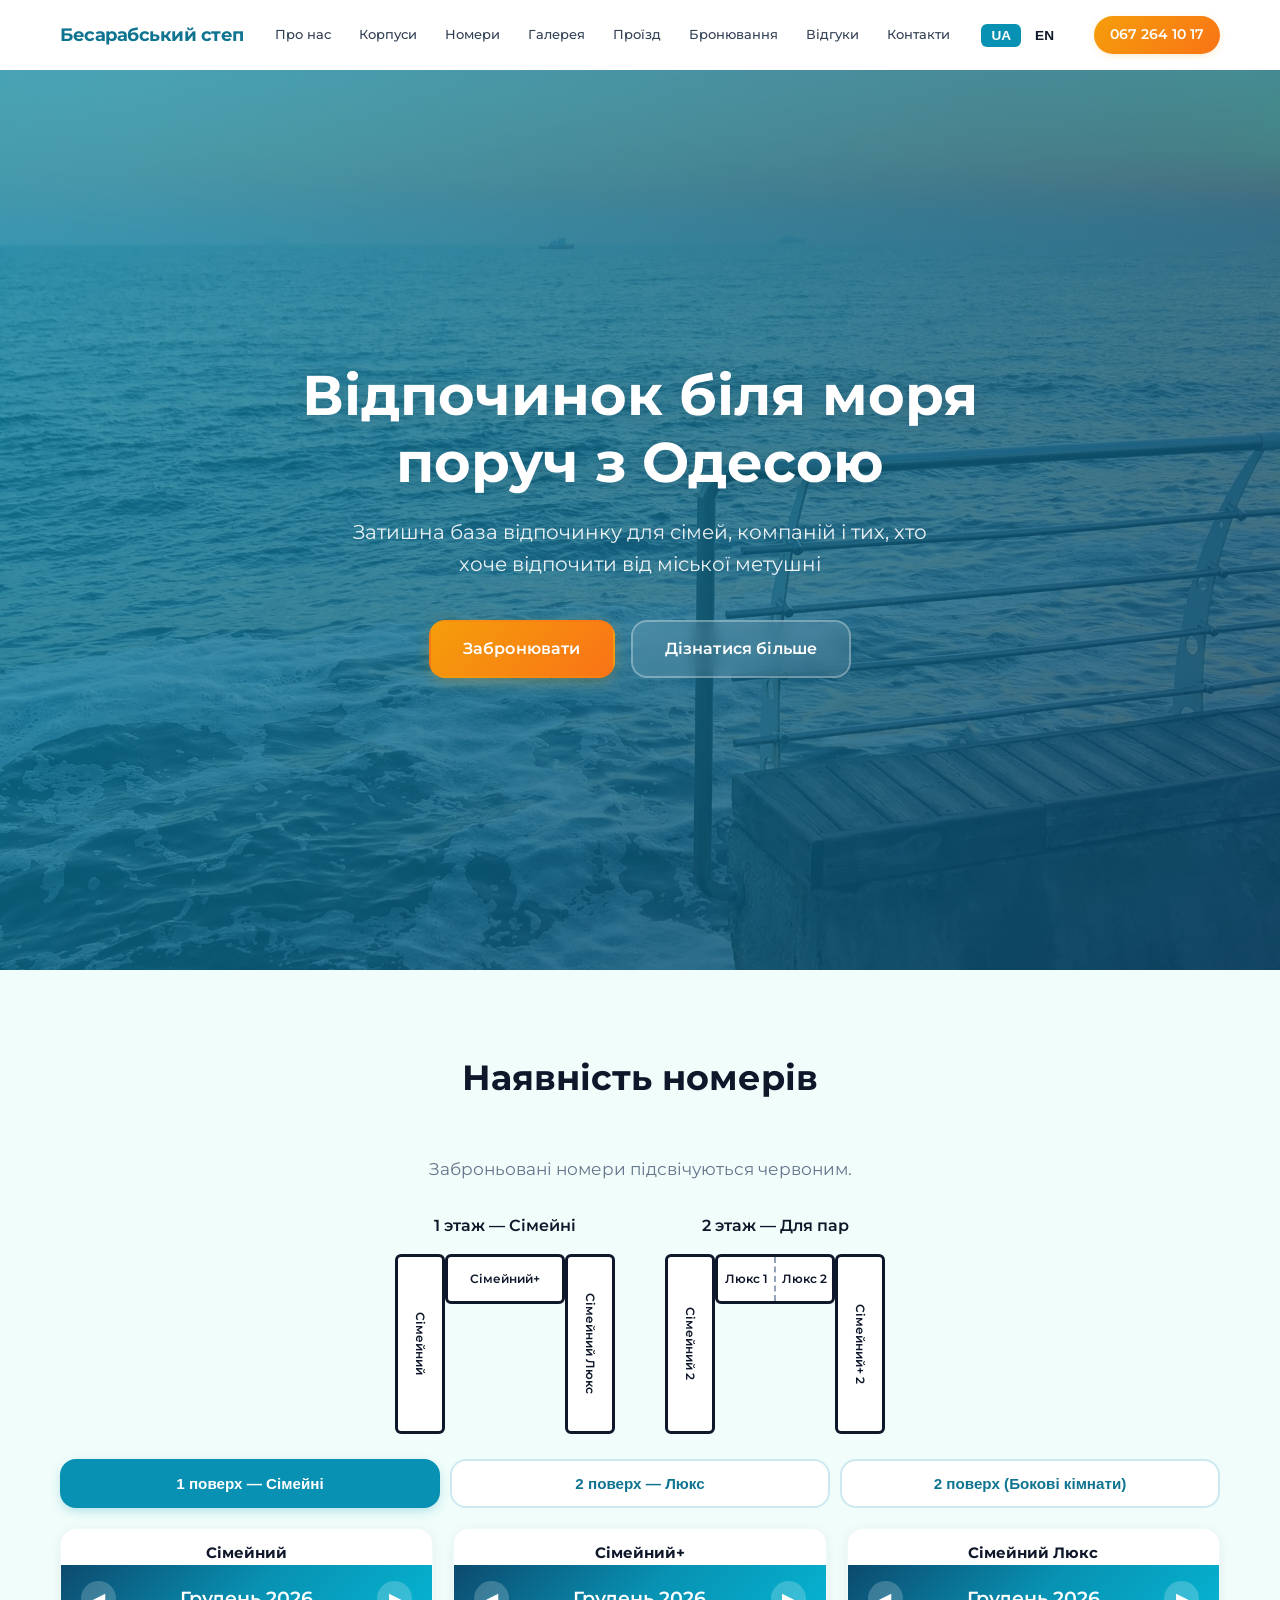
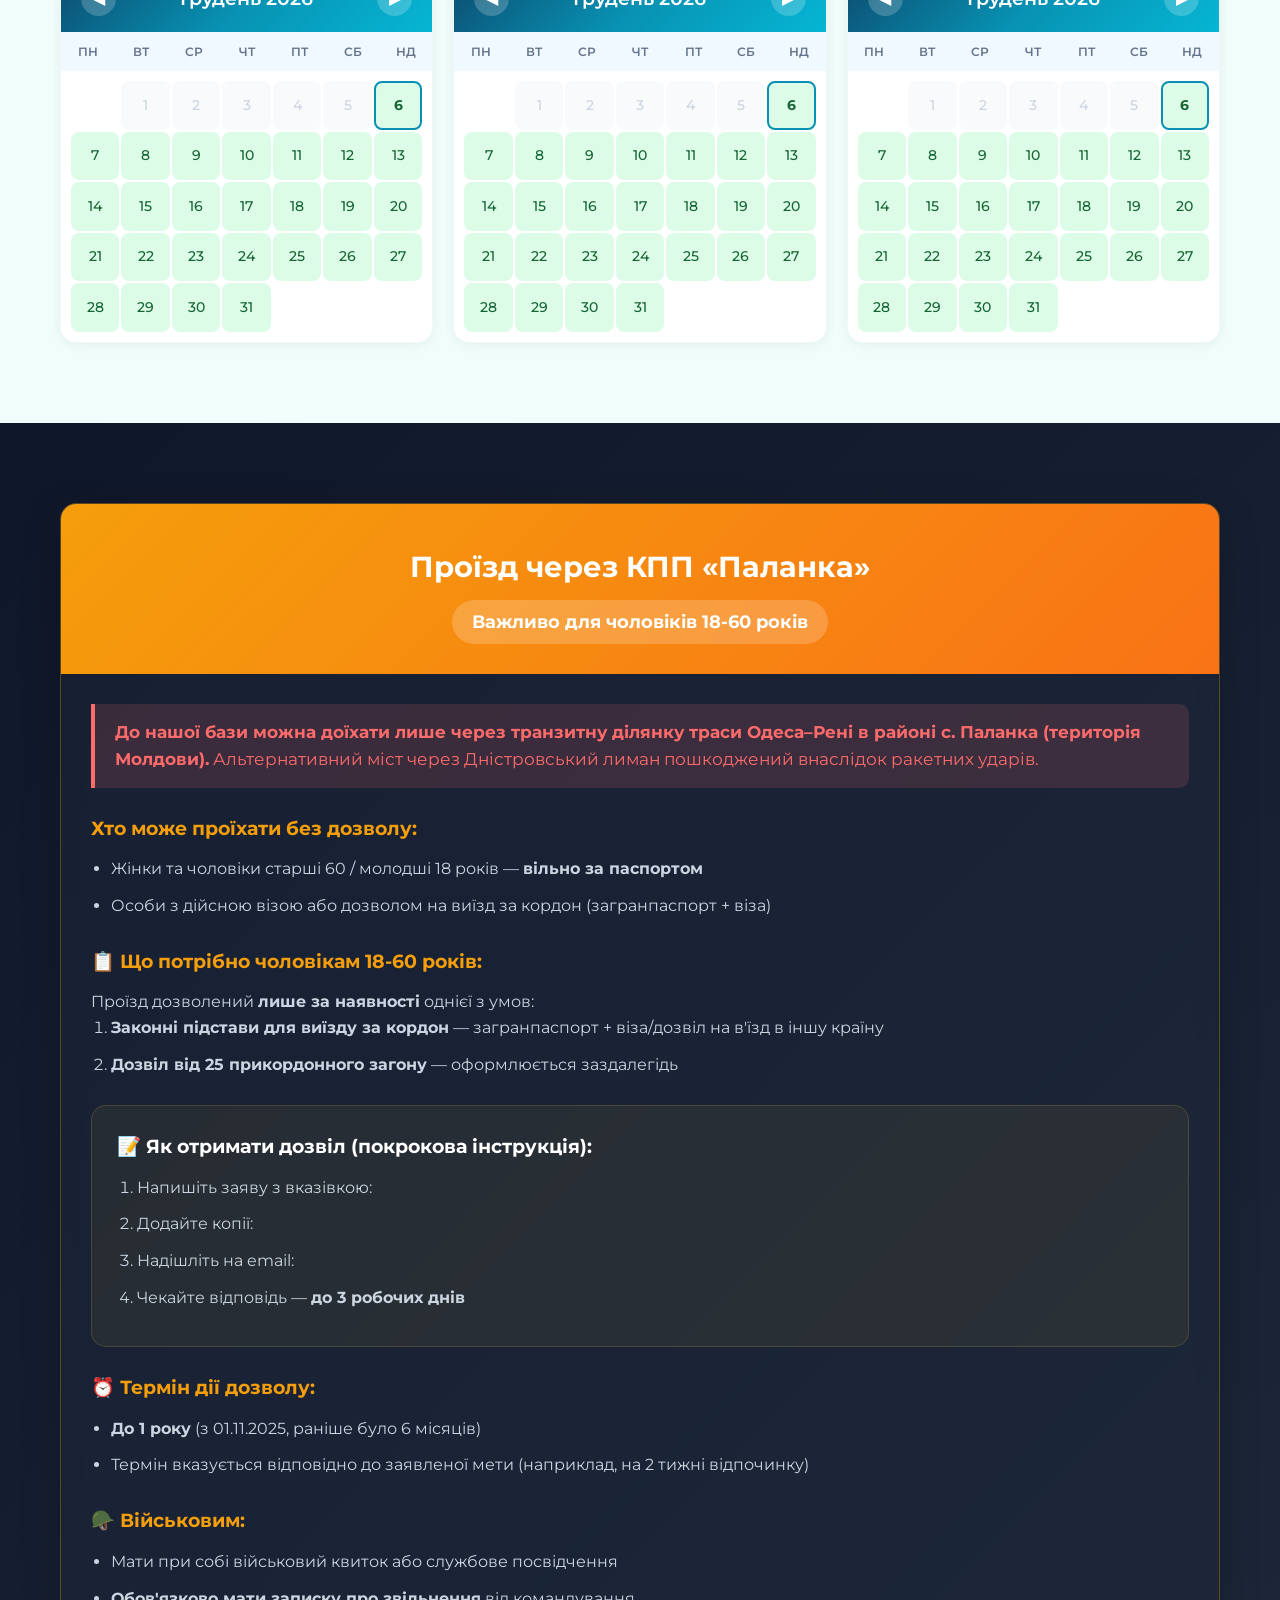
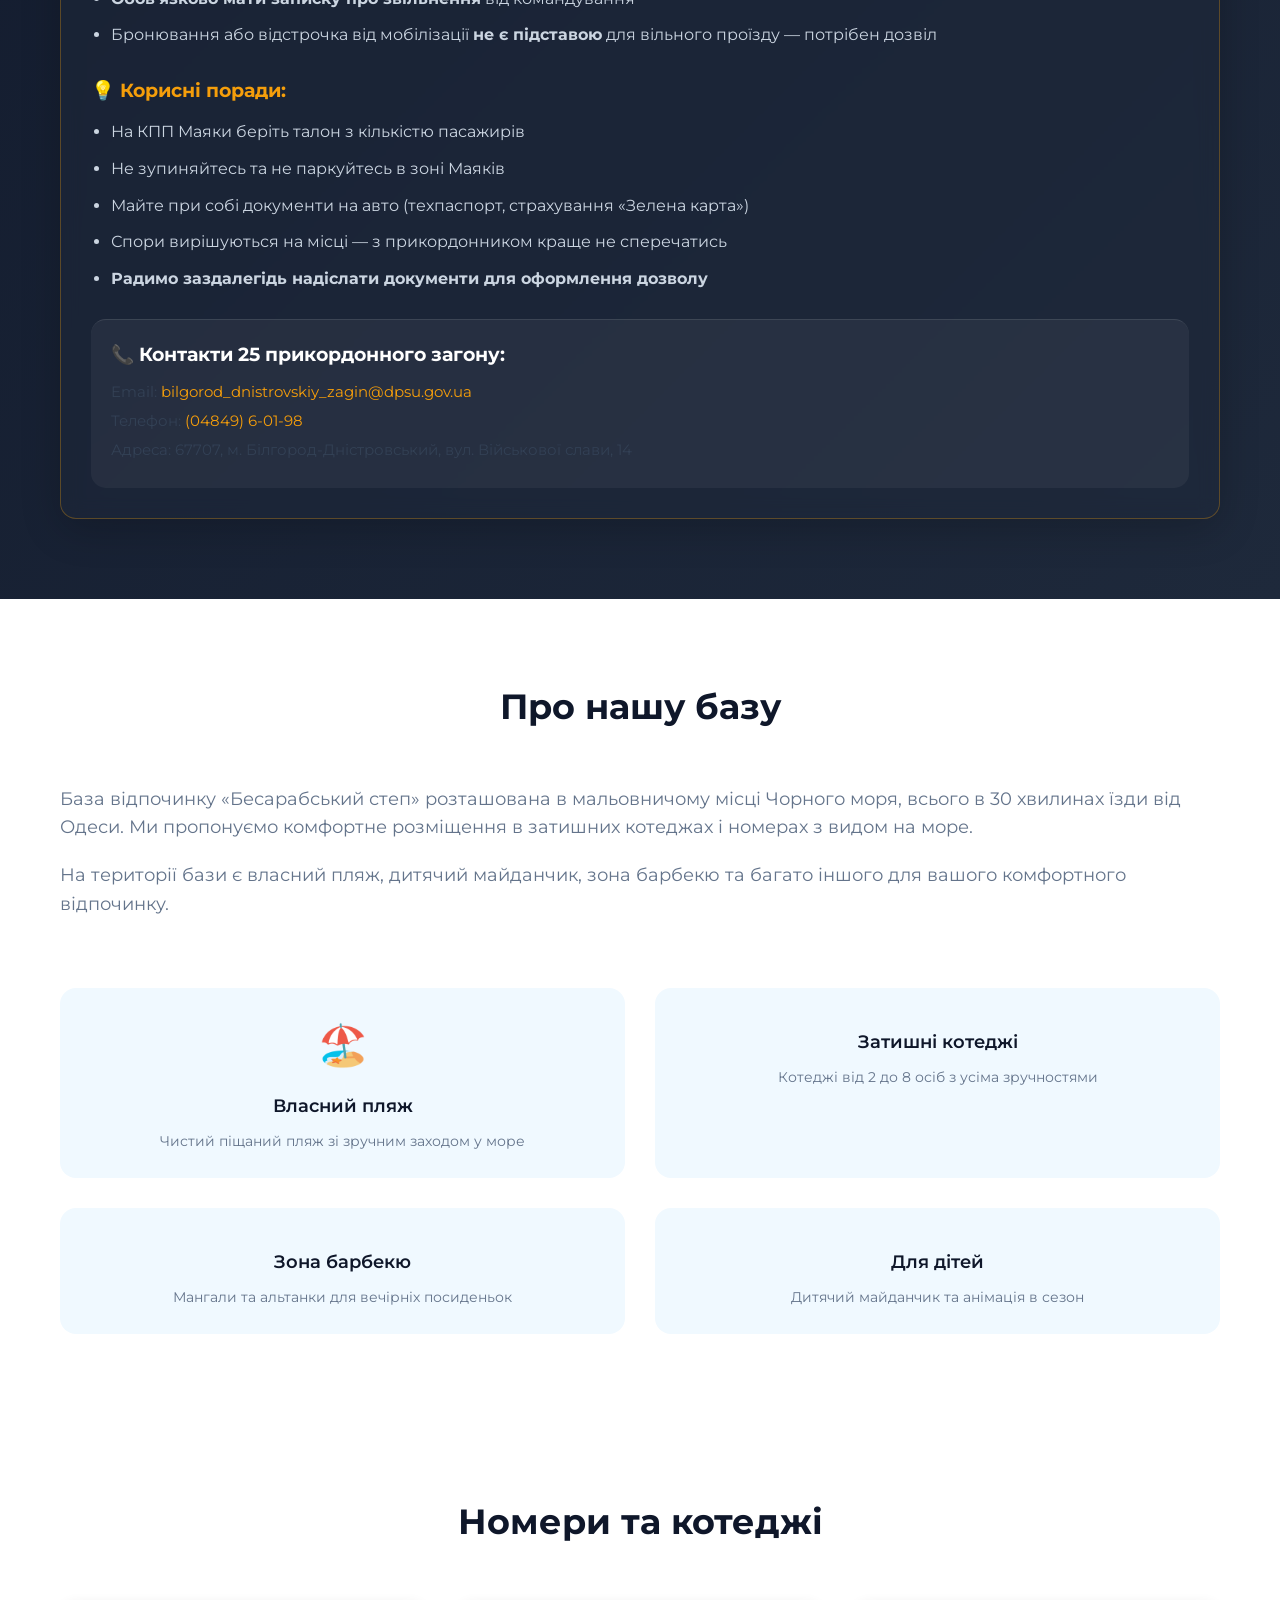
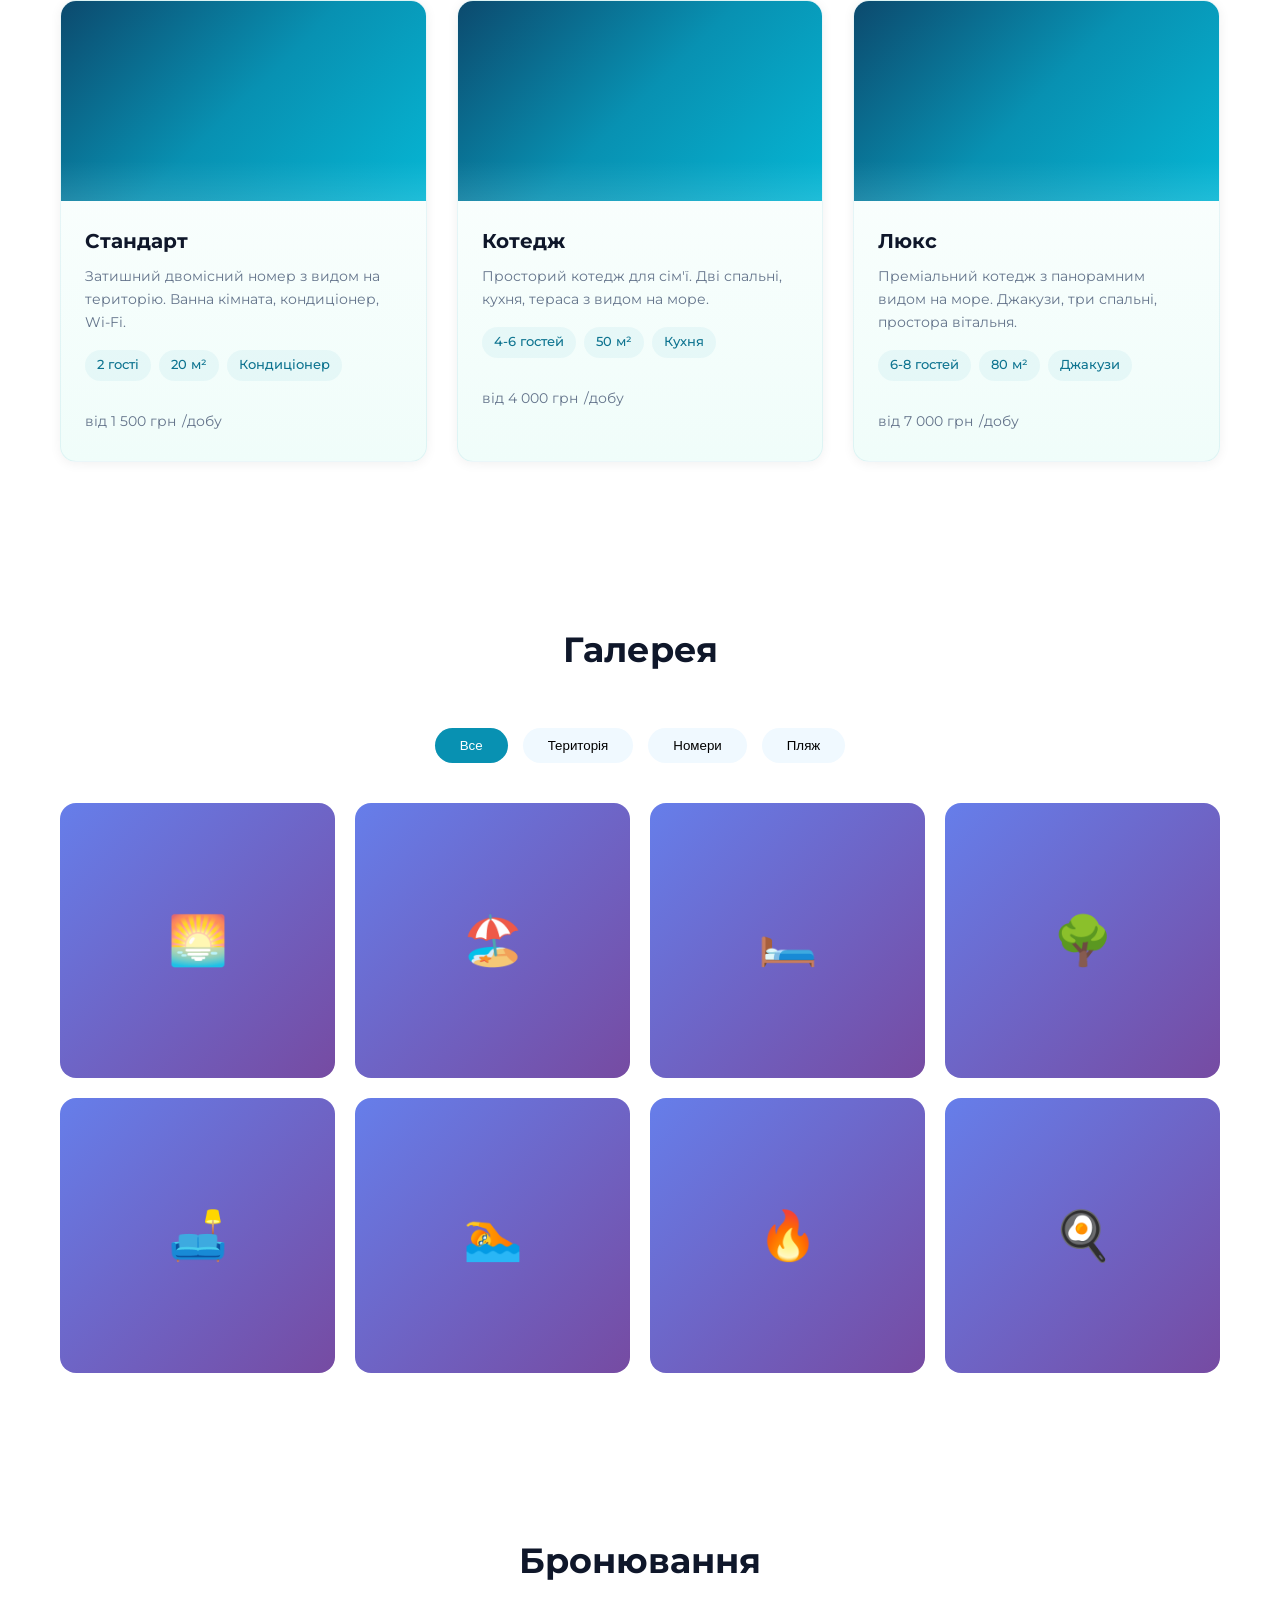
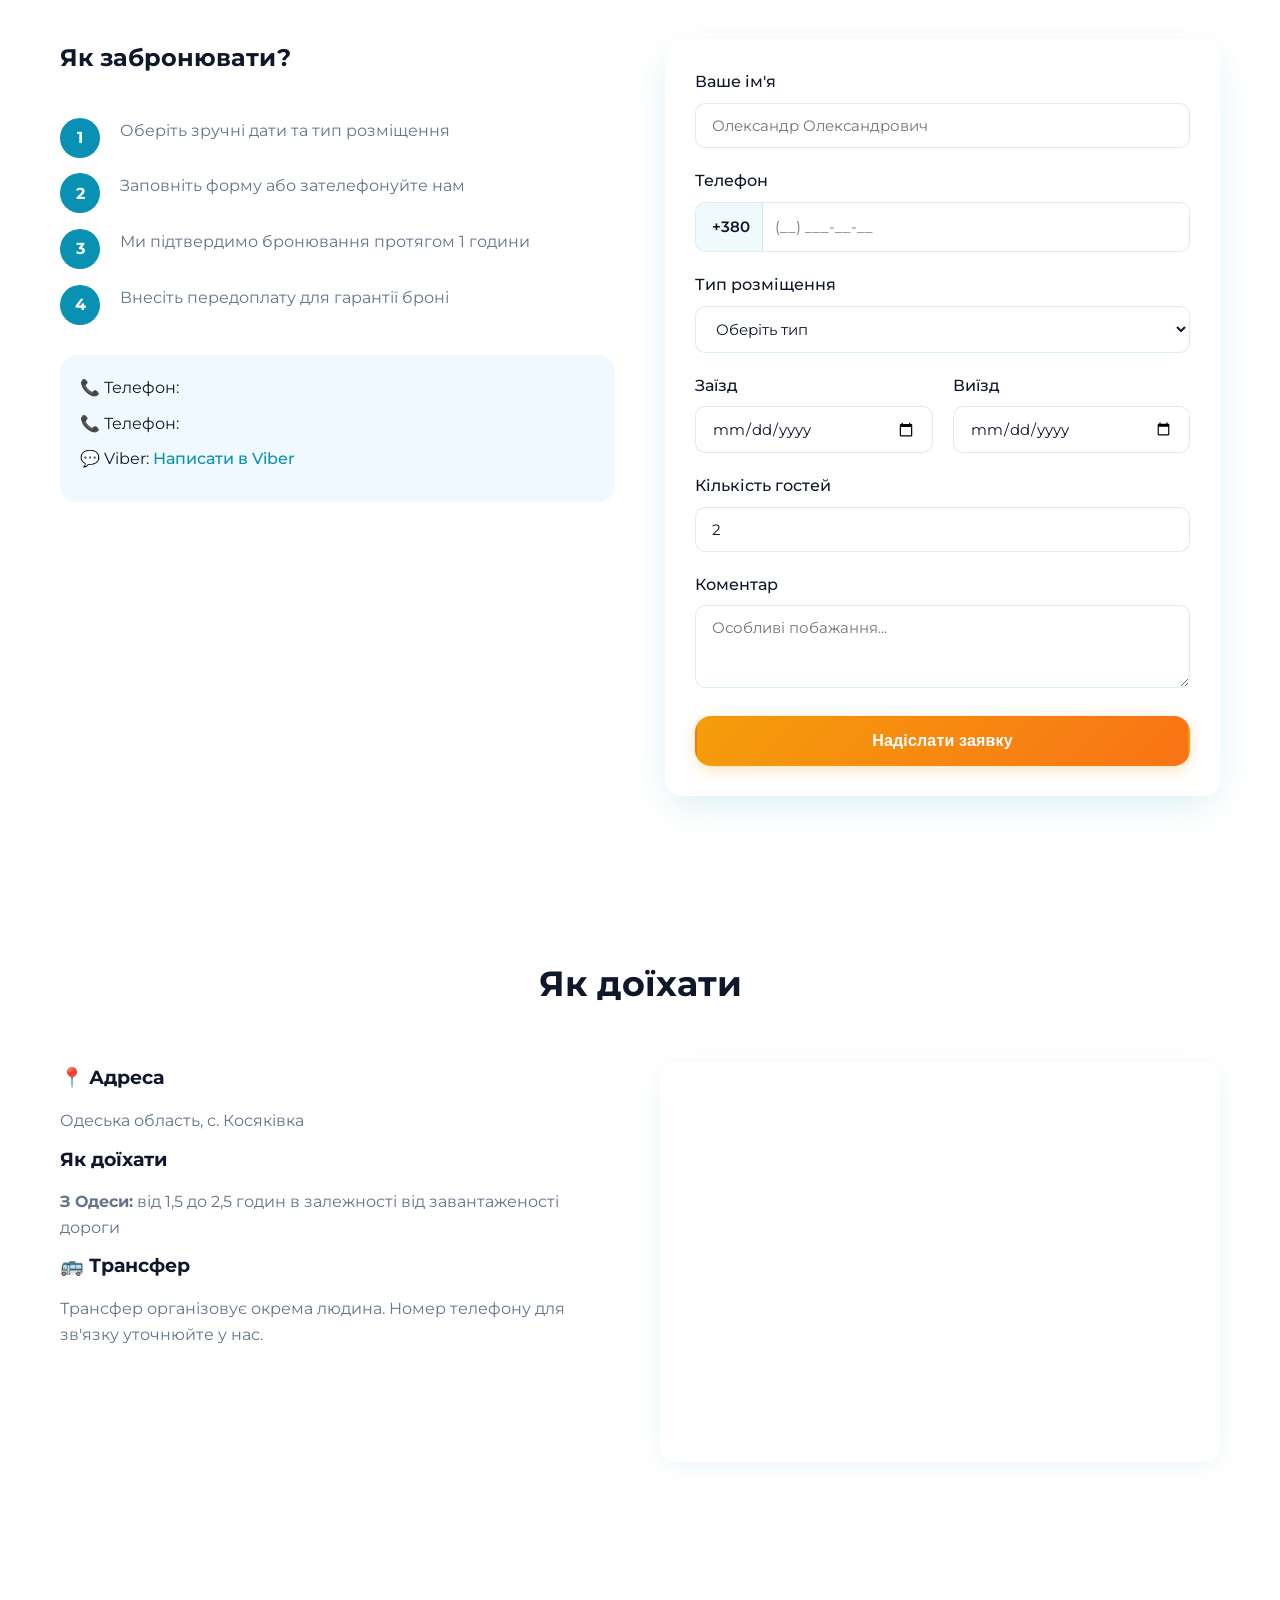
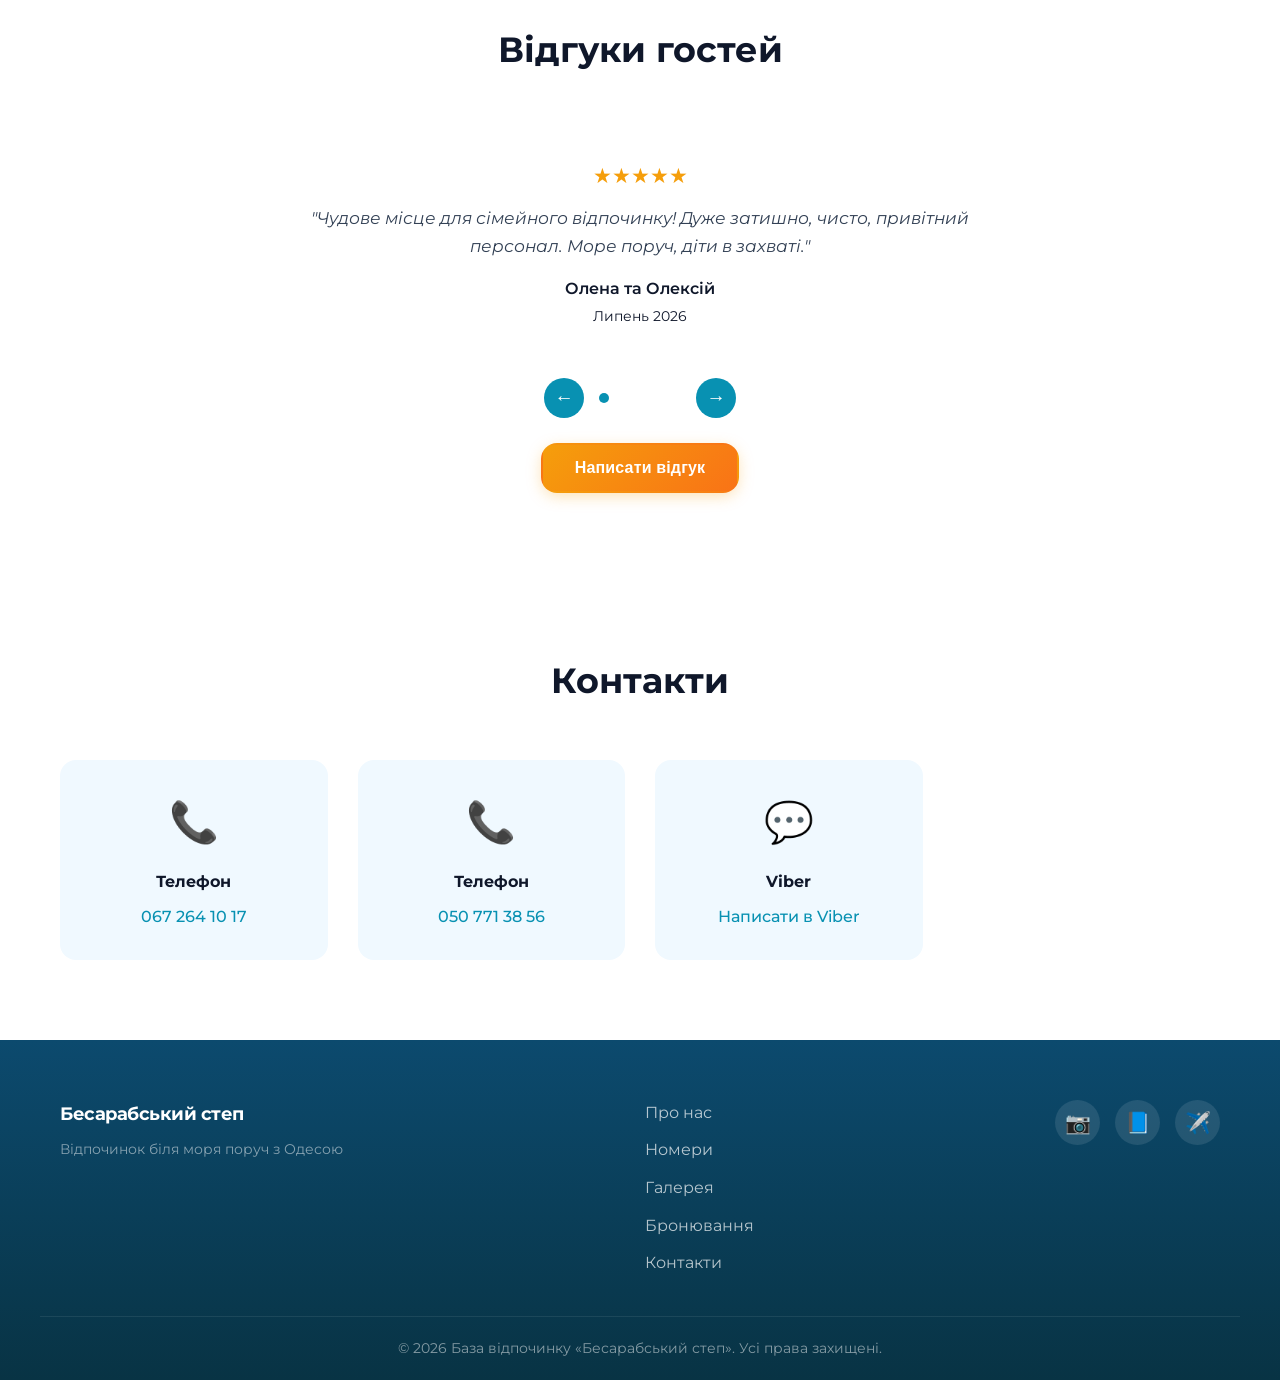
==== commit fb4405f4: "Add +380 prefix to phone input in booking form" ====
--- a/index.html
+++ b/index.html
@@ -517,7 +517,10 @@
                         </div>
                         <div class="form__group">
                             <label for="phone" data-i18n="booking_form_phone">Телефон</label>
-                            <input type="tel" id="phone" name="phone" required placeholder="+38 (0__) ___-__-__">
+                            <div class="phone-input">
+                                <span class="phone-input__prefix">+380</span>
+                                <input type="tel" id="phone" name="phone" required placeholder="(__) ___-__-__" pattern="\d{2}\s?\d{3}\s?\d{2}\s?\d{2}" maxlength="13">
+                            </div>
                         </div>
                         <div class="form__group">
                             <label for="roomType" data-i18n="booking_form_type">Тип розміщення</label>
--- a/css/style.css
+++ b/css/style.css
@@ -1054,6 +1054,42 @@
     box-shadow: 0 0 0 3px rgba(8, 145, 178, 0.1);
 }
 
+.phone-input {
+    display: flex;
+    align-items: center;
+    border: 1.5px solid rgba(8, 145, 178, 0.15);
+    border-radius: var(--radius-sm);
+    overflow: hidden;
+    transition: var(--transition);
+    background: var(--white);
+}
+
+.phone-input:focus-within {
+    border-color: var(--primary);
+    box-shadow: 0 0 0 3px rgba(8, 145, 178, 0.1);
+}
+
+.phone-input__prefix {
+    padding: 12px 12px 12px 16px;
+    background: rgba(8, 145, 178, 0.06);
+    color: var(--dark);
+    font-weight: 600;
+    font-size: 0.95rem;
+    border-right: 1.5px solid rgba(8, 145, 178, 0.15);
+    user-select: none;
+}
+
+.phone-input input {
+    border: none !important;
+    box-shadow: none !important;
+    padding-left: 12px;
+}
+
+.phone-input input:focus {
+    border: none !important;
+    box-shadow: none !important;
+}
+
 .form__row {
     display: grid;
     grid-template-columns: 1fr 1fr;
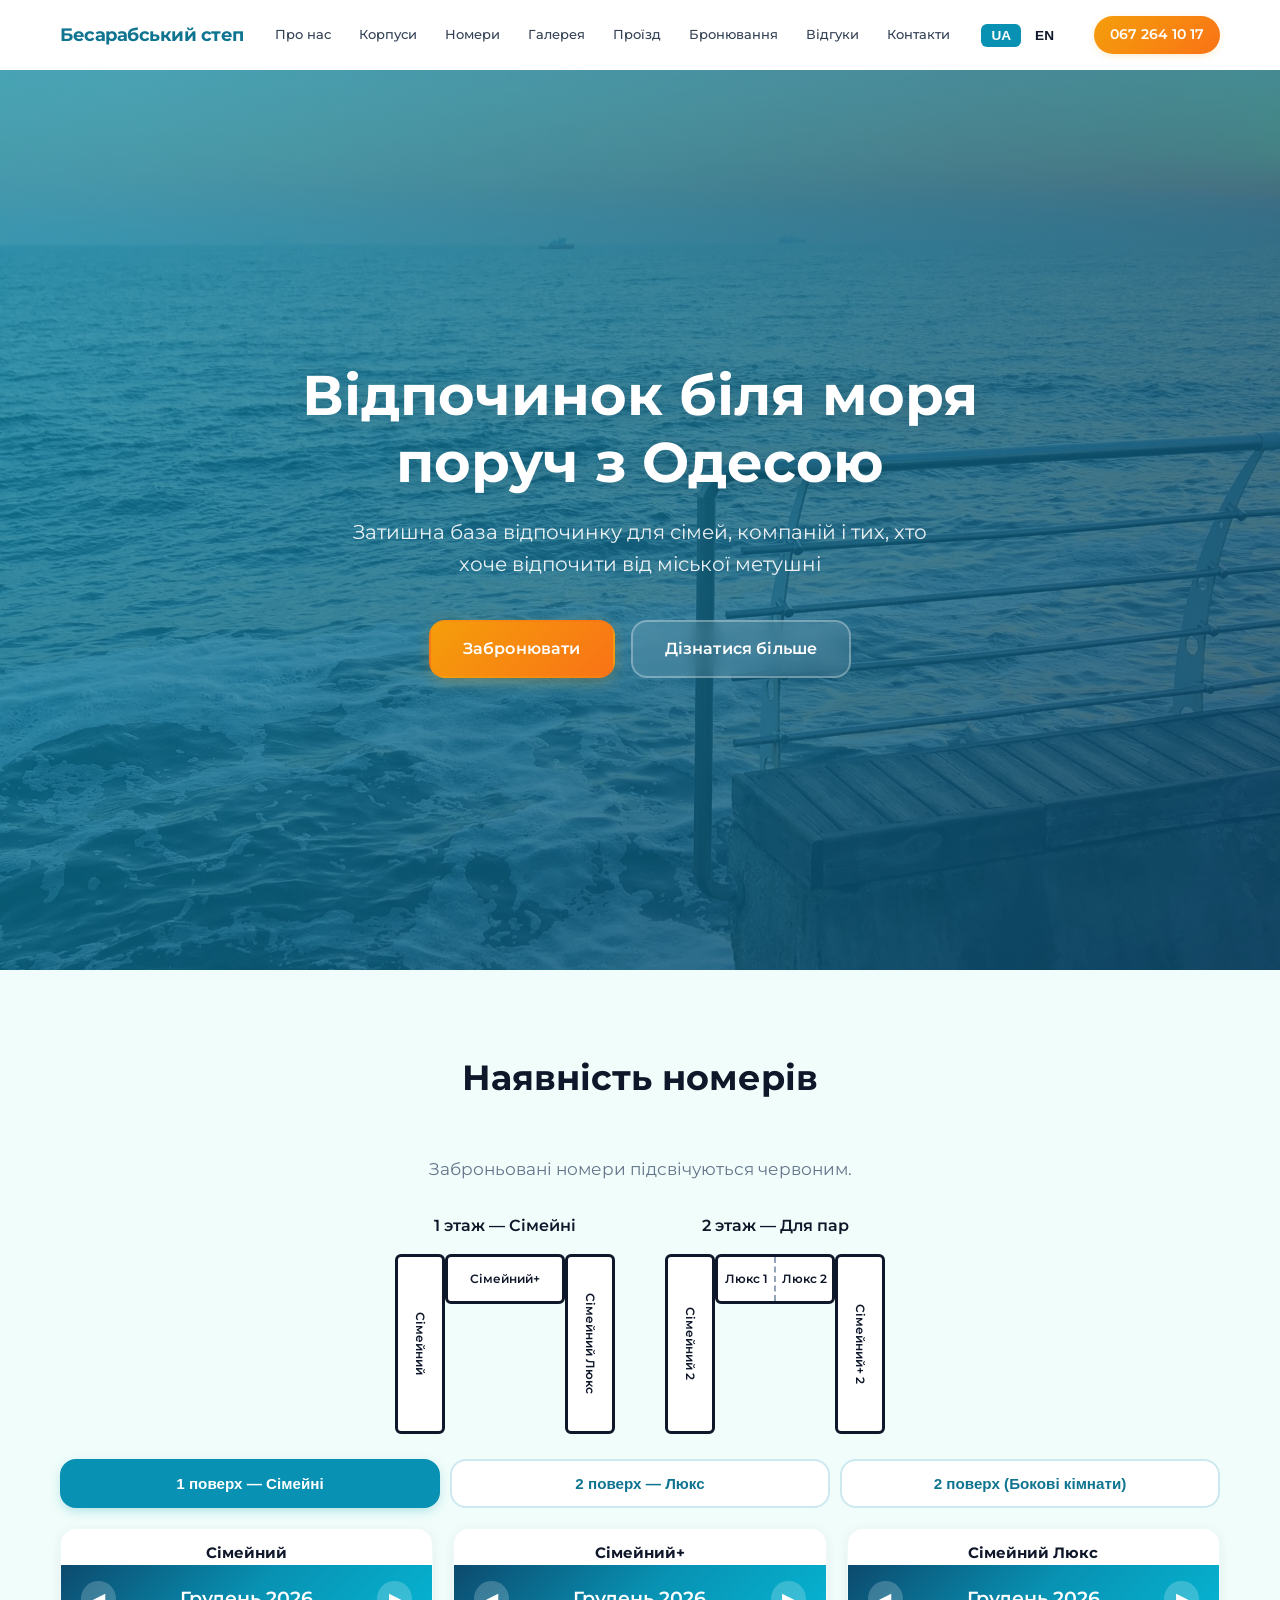
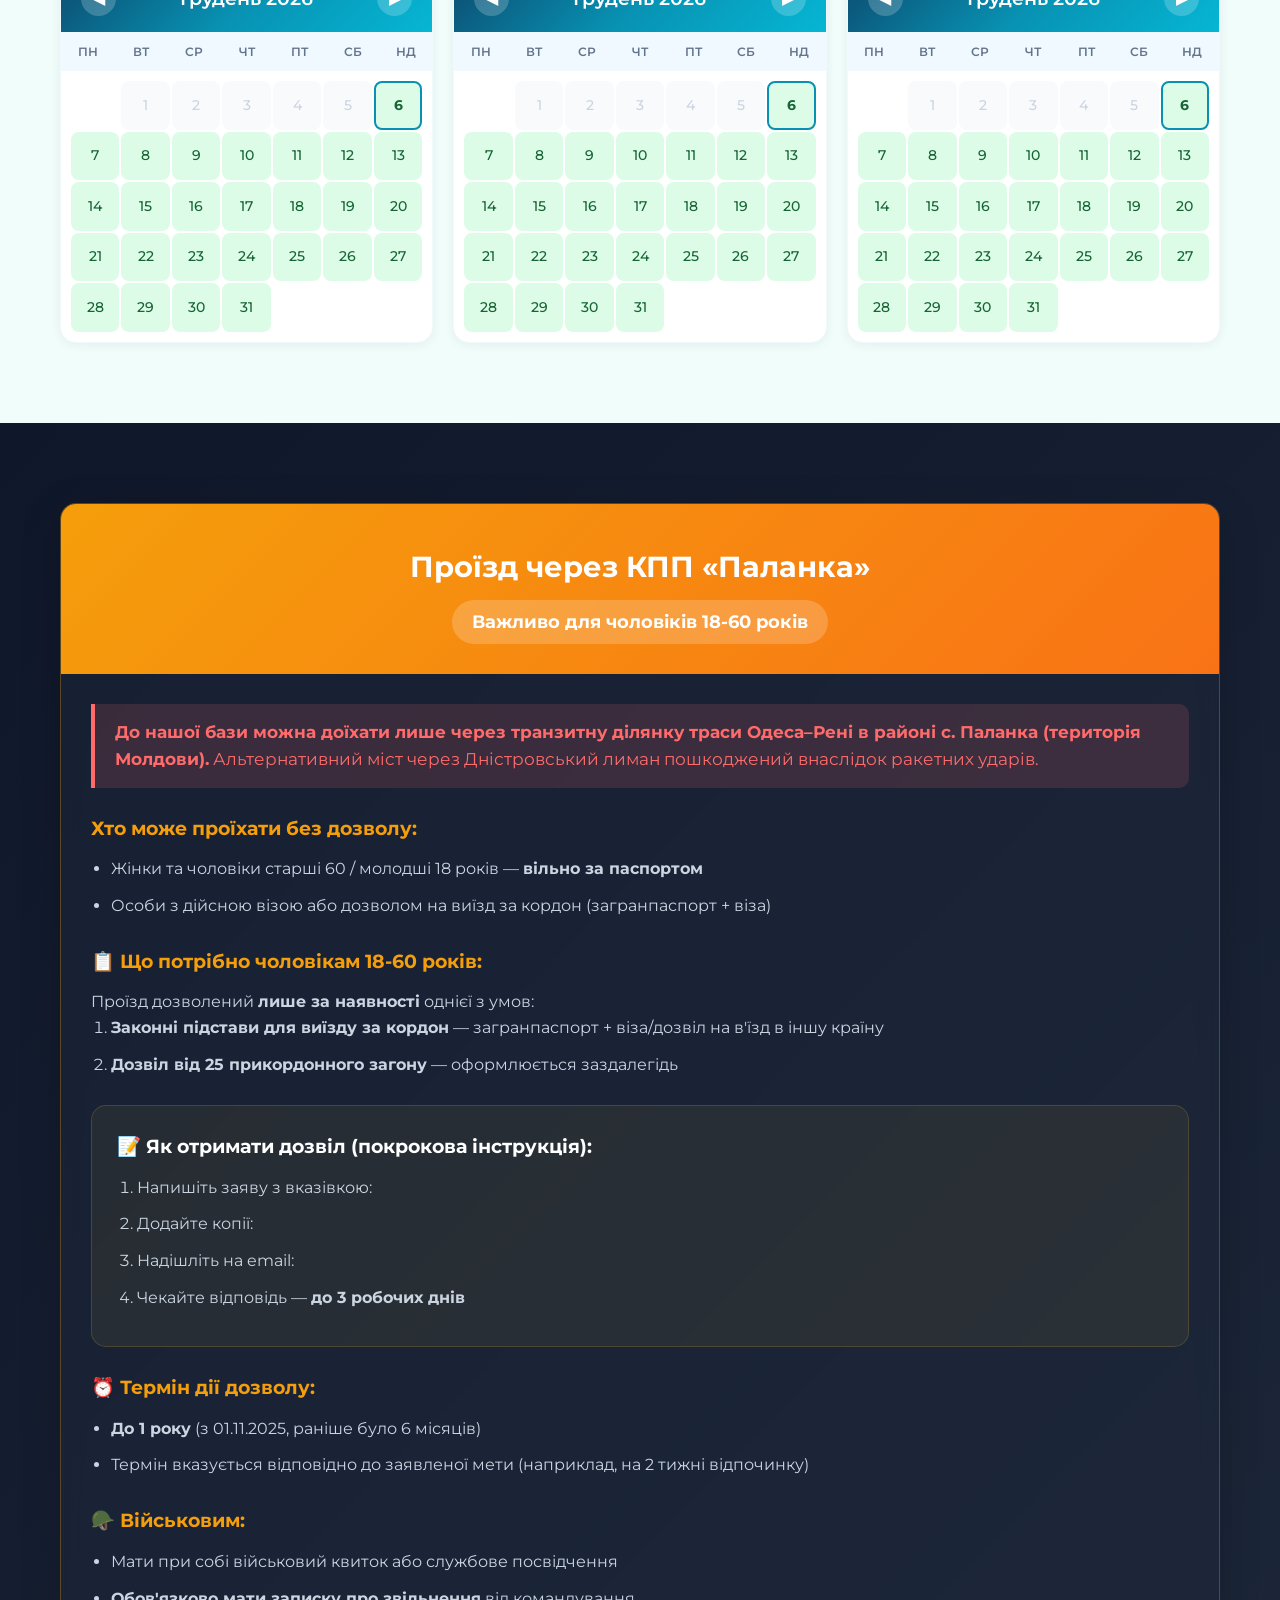
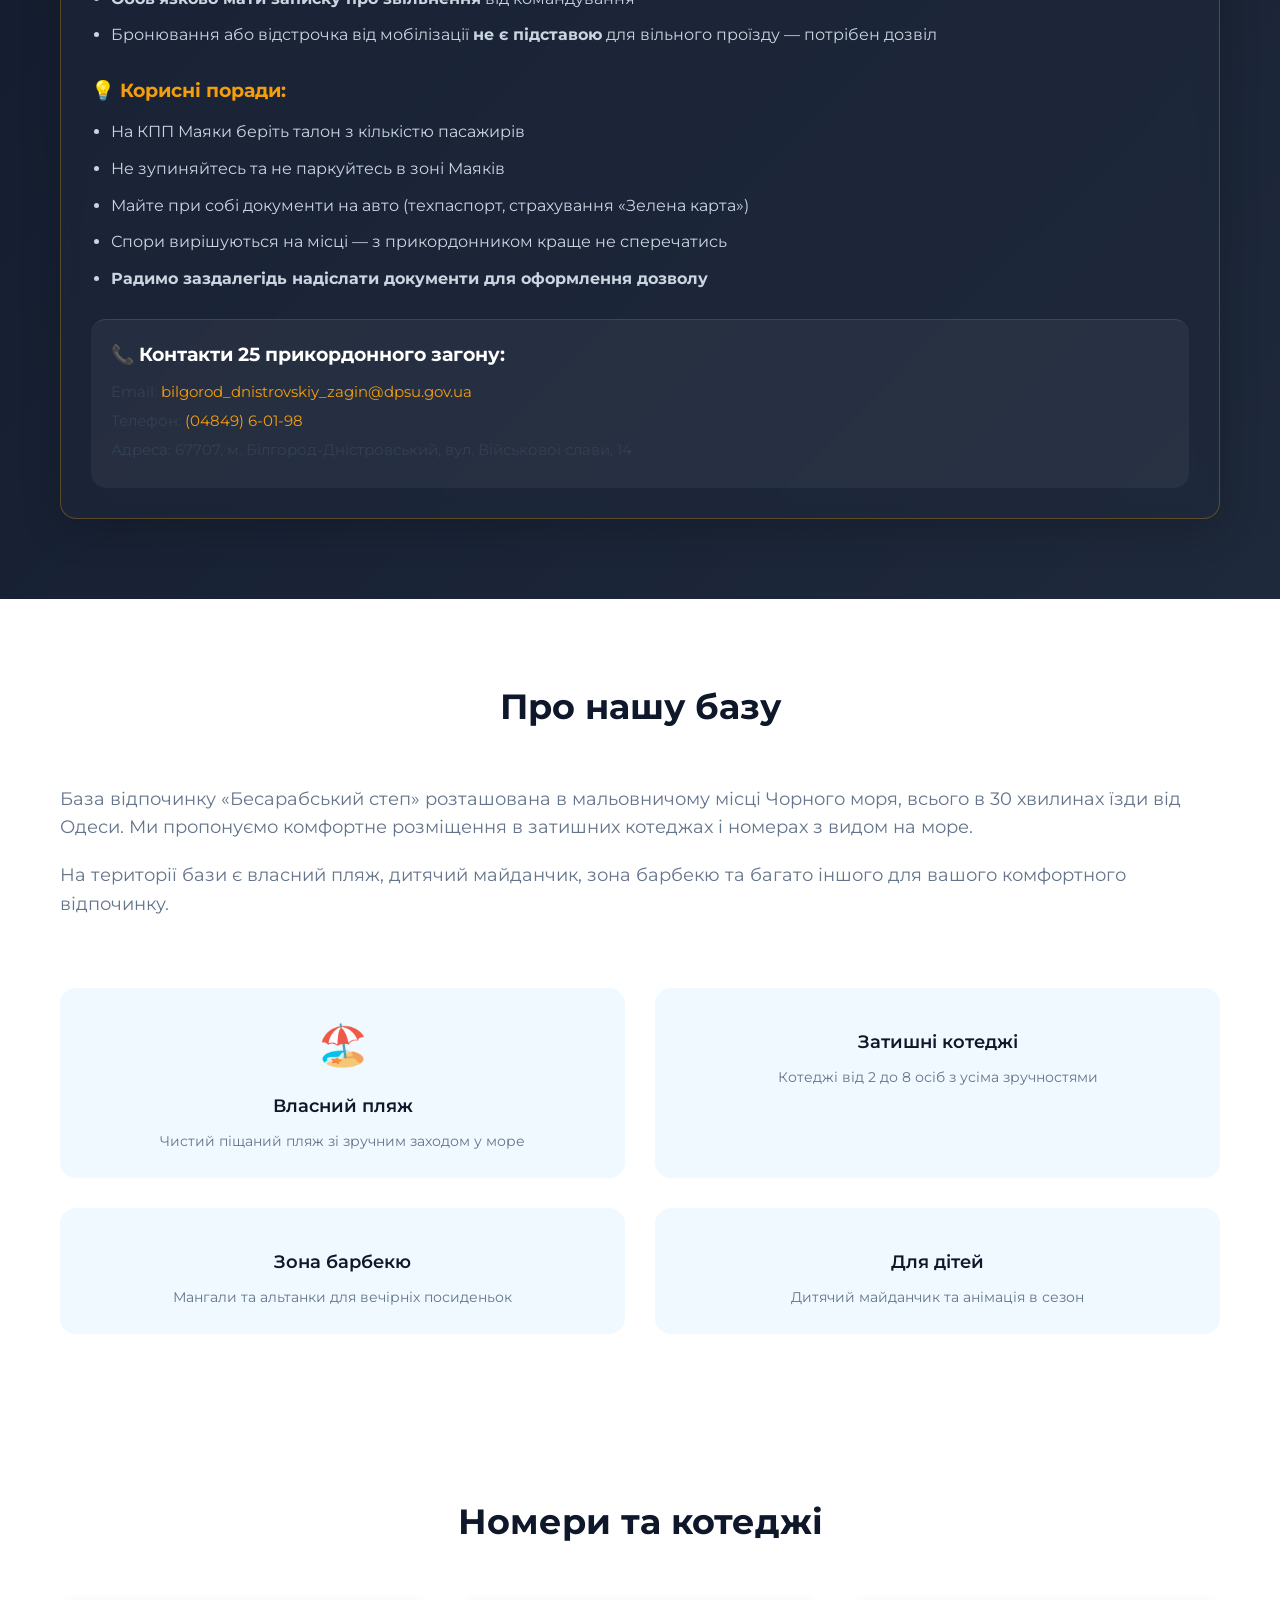
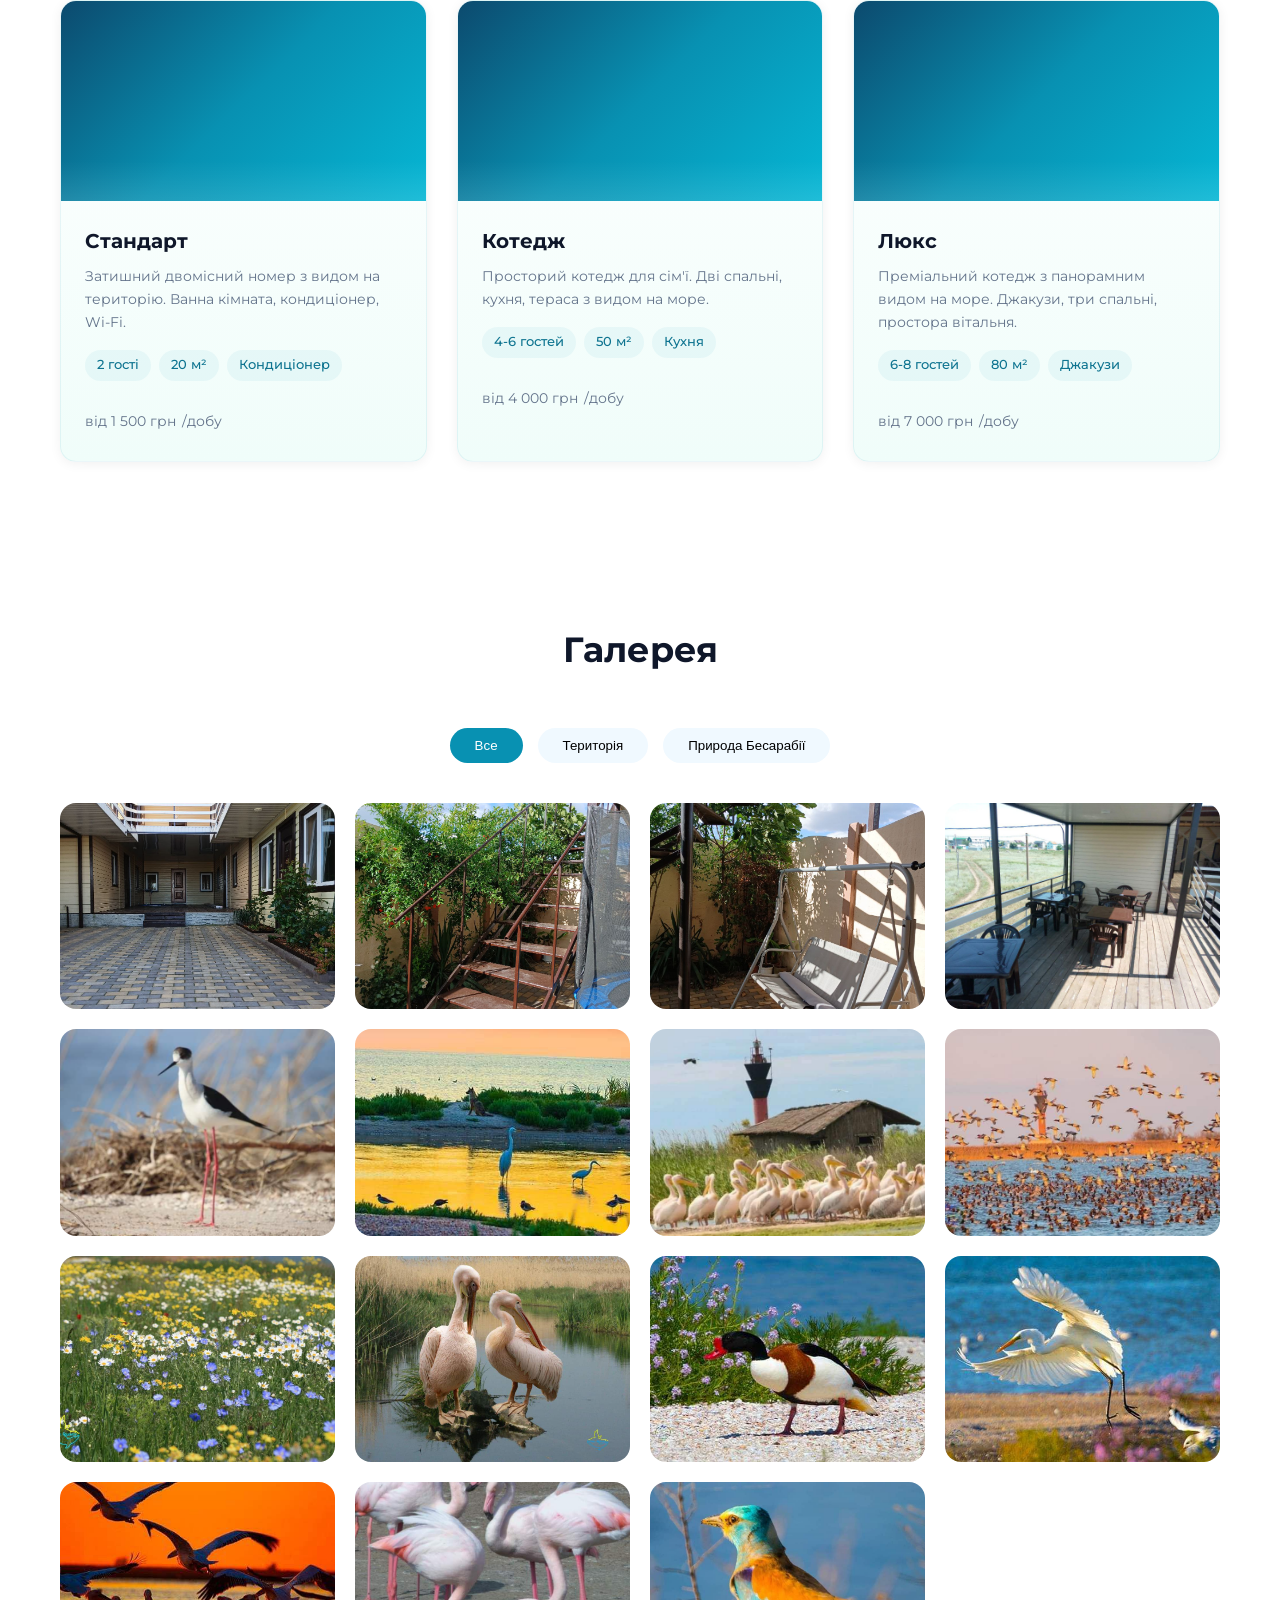
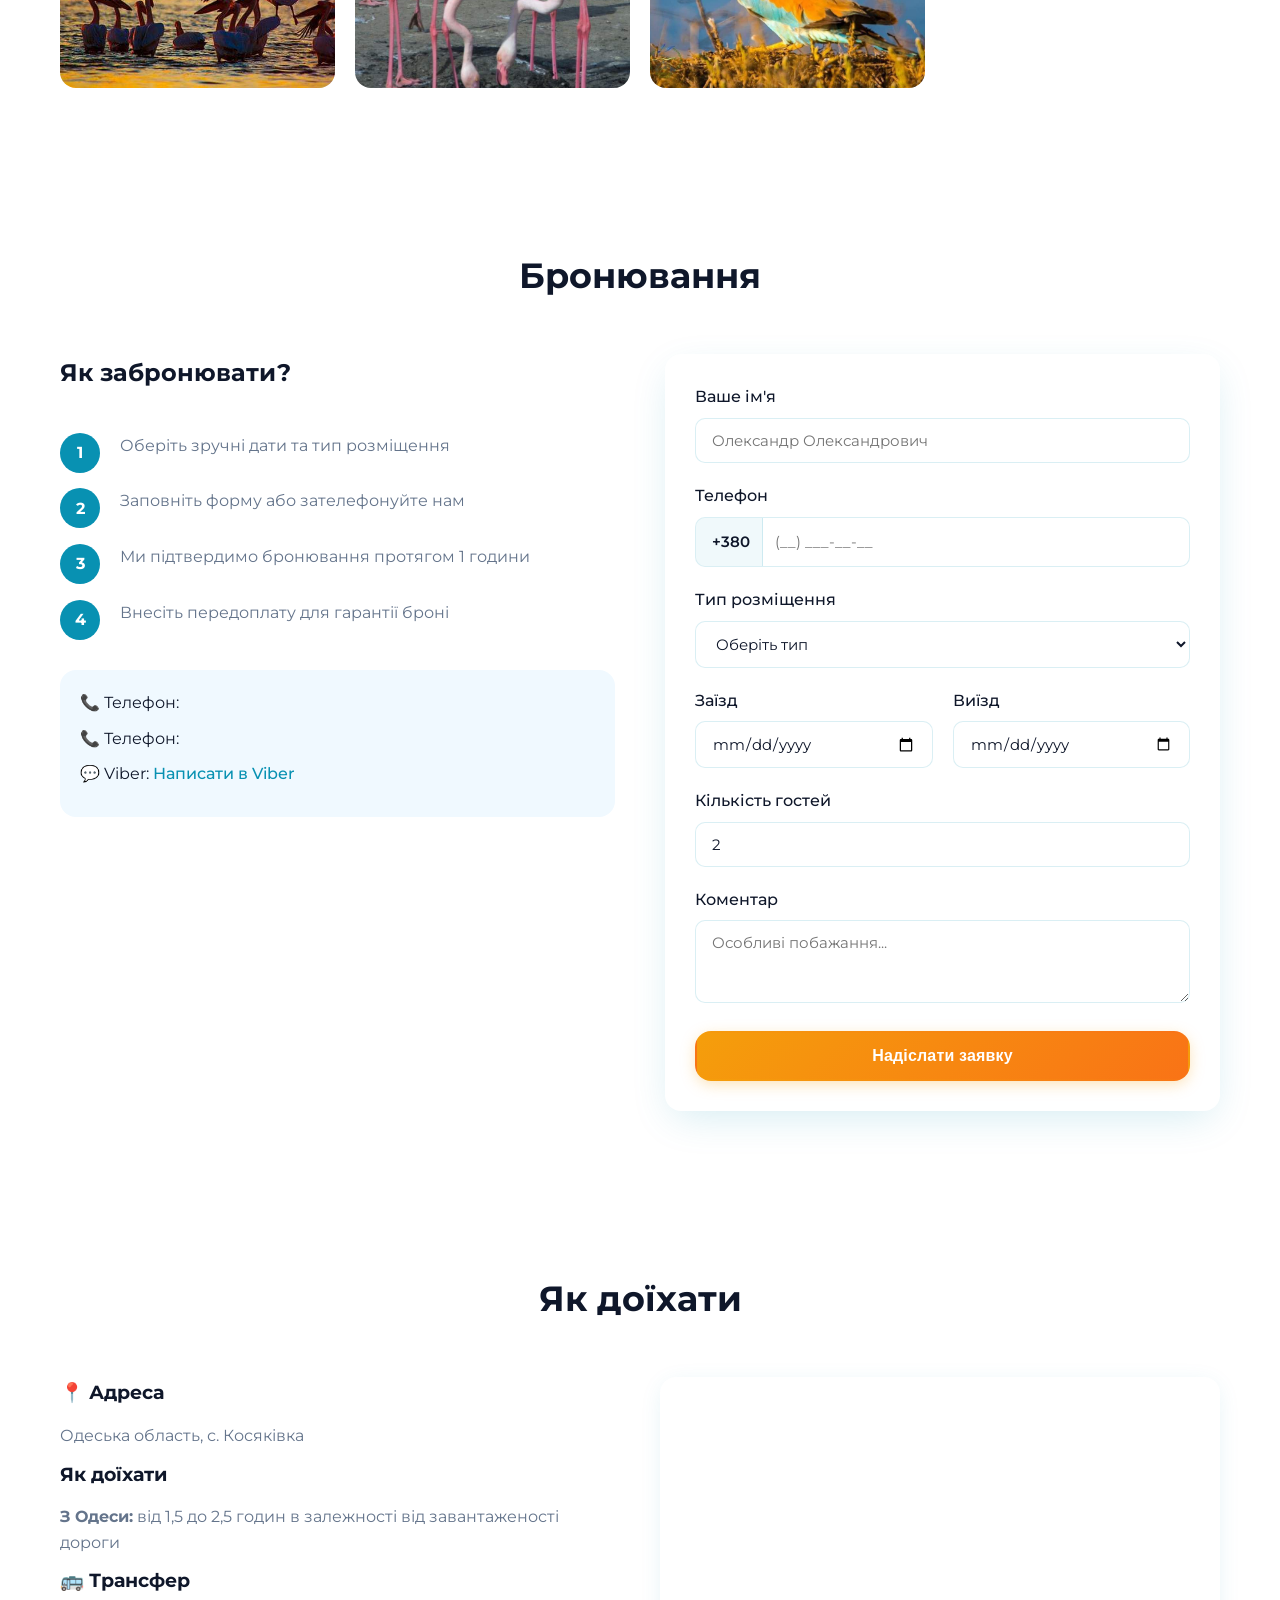
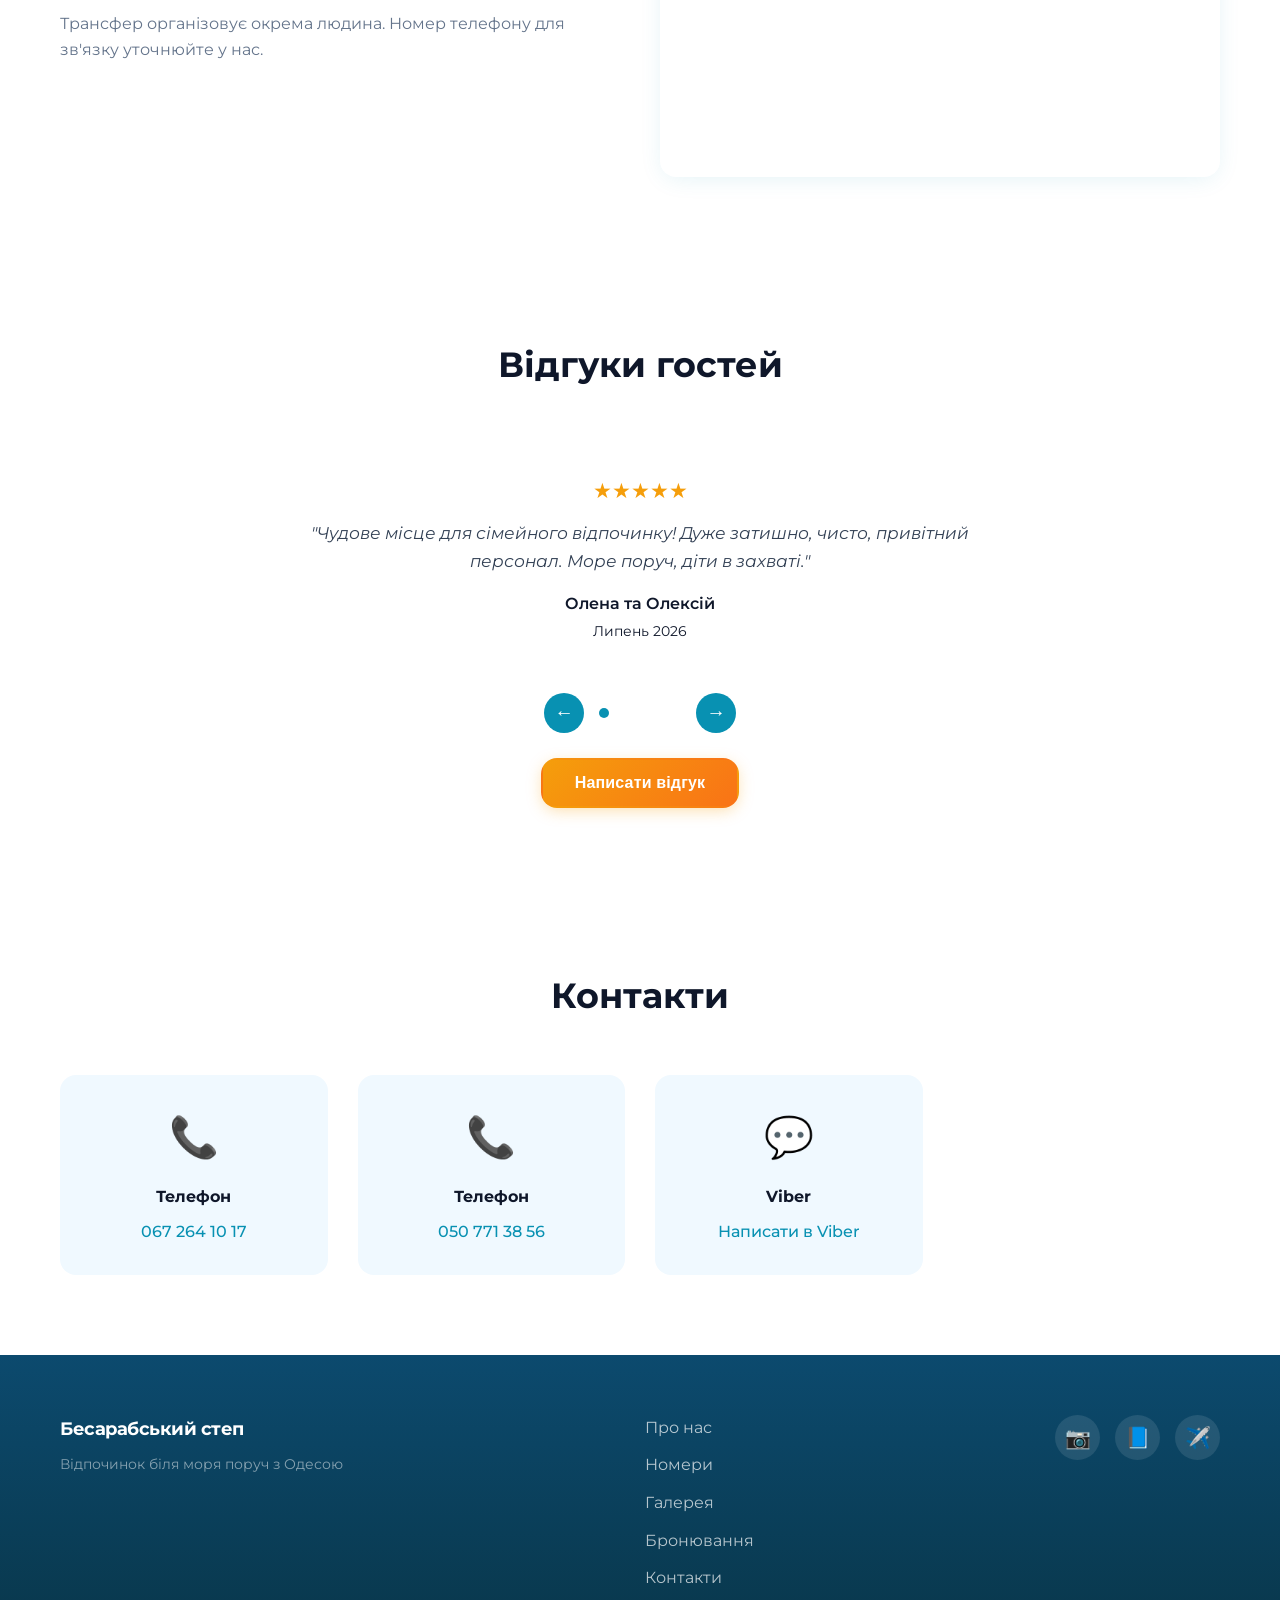
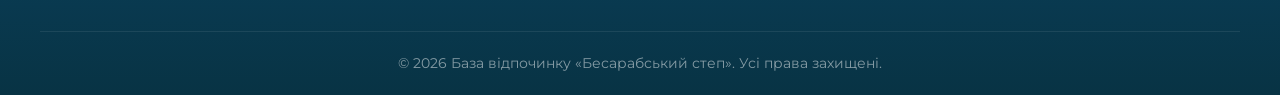
==== commit ae7b04aa: "Add real photos to gallery - territory and Bessarabia nature birds" ====
--- a/index.html
+++ b/index.html
@@ -452,41 +452,68 @@
                 <div class="gallery__filters">
                     <button class="gallery__filter active" data-filter="all" data-i18n="gallery_all">Все</button>
                     <button class="gallery__filter" data-filter="territory" data-i18n="gallery_territory">Територія</button>
-                    <button class="gallery__filter" data-filter="rooms" data-i18n="gallery_rooms">Номери</button>
-                    <button class="gallery__filter" data-filter="beach" data-i18n="gallery_beach">Пляж</button>
+                    <button class="gallery__filter" data-filter="nature" data-i18n="gallery_nature">Природа</button>
                 </div>
                 <div class="gallery__grid" id="galleryGrid">
                     <div class="gallery__item" data-category="territory">
-                        <div class="gallery__placeholder">🌅</div>
-                        <div class="gallery__caption" data-i18n="gallery_cap_1">Територія бази</div>
-                    </div>
-                    <div class="gallery__item" data-category="beach">
-                        <div class="gallery__placeholder">🏖️</div>
-                        <div class="gallery__caption" data-i18n="gallery_cap_2">Наш пляж</div>
-                    </div>
-                    <div class="gallery__item" data-category="rooms">
-                        <div class="gallery__placeholder">🛏️</div>
-                        <div class="gallery__caption" data-i18n="gallery_cap_3">Номер Стандарт</div>
+                        <img src="images/terrace-entrance.jpg" alt="Вхід на територію" loading="lazy">
+                        <div class="gallery__caption" data-i18n="gallery_cap_1">Вхід на територію</div>
                     </div>
                     <div class="gallery__item" data-category="territory">
-                        <div class="gallery__placeholder">🌳</div>
-                        <div class="gallery__caption" data-i18n="gallery_cap_4">Зелена зона</div>
-                    </div>
-                    <div class="gallery__item" data-category="rooms">
-                        <div class="gallery__placeholder">🛋️</div>
-                        <div class="gallery__caption" data-i18n="gallery_cap_5">Котедж — вітальня</div>
-                    </div>
-                    <div class="gallery__item" data-category="beach">
-                        <div class="gallery__placeholder">🏊</div>
-                        <div class="gallery__caption" data-i18n="gallery_cap_6">Море</div>
+                        <img src="images/terrace-stairs.jpg" alt="Сходи та зелень" loading="lazy">
+                        <div class="gallery__caption" data-i18n="gallery_cap_4">Сходи та зелена зона</div>
                     </div>
                     <div class="gallery__item" data-category="territory">
-                        <div class="gallery__placeholder">🔥</div>
-                        <div class="gallery__caption" data-i18n="gallery_cap_7">Зона барбекю</div>
-                    </div>
-                    <div class="gallery__item" data-category="rooms">
-                        <div class="gallery__placeholder">🍳</div>
-                        <div class="gallery__caption" data-i18n="gallery_cap_8">Кухня в котеджі</div>
+                        <img src="images/terrace-swing.jpg" alt="Качелі" loading="lazy">
+                        <div class="gallery__caption" data-i18n="gallery_cap_7">Зона відпочинку</div>
+                    </div>
+                    <div class="gallery__item" data-category="territory">
+                        <img src="images/terrace-patio.jpg" alt="Тераса" loading="lazy">
+                        <div class="gallery__caption" data-i18n="gallery_cap_8">Тераса для відпочинку</div>
+                    </div>
+                    <div class="gallery__item" data-category="nature">
+                        <img src="images/nature-bird-sea.jpg" alt="Птиця біля моря" loading="lazy">
+                        <div class="gallery__caption" data-i18n="gallery_cap_2">Птиця біля моря</div>
+                    </div>
+                    <div class="gallery__item" data-category="nature">
+                        <img src="images/nature-sunset-herons.jpg" alt="Захід сонця з чаплями" loading="lazy">
+                        <div class="gallery__caption" data-i18n="gallery_cap_3">Захід сонця з чаплями</div>
+                    </div>
+                    <div class="gallery__item" data-category="nature">
+                        <img src="images/nature-pelicans-lighthouse.jpg" alt="Пелікани з маяком" loading="lazy">
+                        <div class="gallery__caption" data-i18n="gallery_cap_5">Пелікани з маяком</div>
+                    </div>
+                    <div class="gallery__item" data-category="nature">
+                        <img src="images/nature-flock-birds.jpg" alt="Зграя птахів" loading="lazy">
+                        <div class="gallery__caption" data-i18n="gallery_cap_6">Зграя птахів</div>
+                    </div>
+                    <div class="gallery__item" data-category="nature">
+                        <img src="images/nature-flowers-field.jpg" alt="Поле квітів" loading="lazy">
+                        <div class="gallery__caption">Поле квітів Бесарабії</div>
+                    </div>
+                    <div class="gallery__item" data-category="nature">
+                        <img src="images/nature-pelicans-two.jpg" alt="Два пелікани" loading="lazy">
+                        <div class="gallery__caption">Пелікани</div>
+                    </div>
+                    <div class="gallery__item" data-category="nature">
+                        <img src="images/nature-duck-sea.jpg" alt="Качка біля моря" loading="lazy">
+                        <div class="gallery__caption">Качка біля моря</div>
+                    </div>
+                    <div class="gallery__item" data-category="nature">
+                        <img src="images/nature-heron-flight.jpg" alt="Чапля у польоті" loading="lazy">
+                        <div class="gallery__caption">Чапля у польоті</div>
+                    </div>
+                    <div class="gallery__item" data-category="nature">
+                        <img src="images/nature-pelicans-sunset.jpg" alt="Пелікани на заході" loading="lazy">
+                        <div class="gallery__caption">Пелікани на заході сонця</div>
+                    </div>
+                    <div class="gallery__item" data-category="nature">
+                        <img src="images/nature-flamingo.jpg" alt="Фламінго" loading="lazy">
+                        <div class="gallery__caption">Фламінго</div>
+                    </div>
+                    <div class="gallery__item" data-category="nature">
+                        <img src="images/nature-colorful-bird.jpg" alt="Кольоровий птах" loading="lazy">
+                        <div class="gallery__caption">Кольоровий птах Бесарабії</div>
                     </div>
                 </div>
             </div>
@@ -519,7 +546,7 @@
                             <label for="phone" data-i18n="booking_form_phone">Телефон</label>
                             <div class="phone-input">
                                 <span class="phone-input__prefix">+380</span>
-                                <input type="tel" id="phone" name="phone" required placeholder="(__) ___-__-__" pattern="\d{2}\s?\d{3}\s?\d{2}\s?\d{2}" maxlength="13">
+                                <input type="tel" id="phone" name="phone" required placeholder="(__) ___-__-__">
                             </div>
                         </div>
                         <div class="form__group">
--- a/css/style.css
+++ b/css/style.css
@@ -912,7 +912,7 @@
     border-radius: var(--radius);
     overflow: hidden;
     cursor: pointer;
-    aspect-ratio: 1;
+    aspect-ratio: 4/3;
     transition: var(--transition);
 }
 
@@ -921,17 +921,19 @@
 }
 
 .gallery__item:hover {
-    transform: scale(1.05);
-}
-
-.gallery__placeholder {
+    transform: scale(1.03);
+    box-shadow: var(--shadow-lg);
+}
+
+.gallery__item img {
     width: 100%;
     height: 100%;
-    background: linear-gradient(135deg, #667eea 0%, #764ba2 100%);
-    display: flex;
-    align-items: center;
-    justify-content: center;
-    font-size: 3rem;
+    object-fit: cover;
+    transition: var(--transition);
+}
+
+.gallery__item:hover img {
+    transform: scale(1.05);
 }
 
 .gallery__caption {
